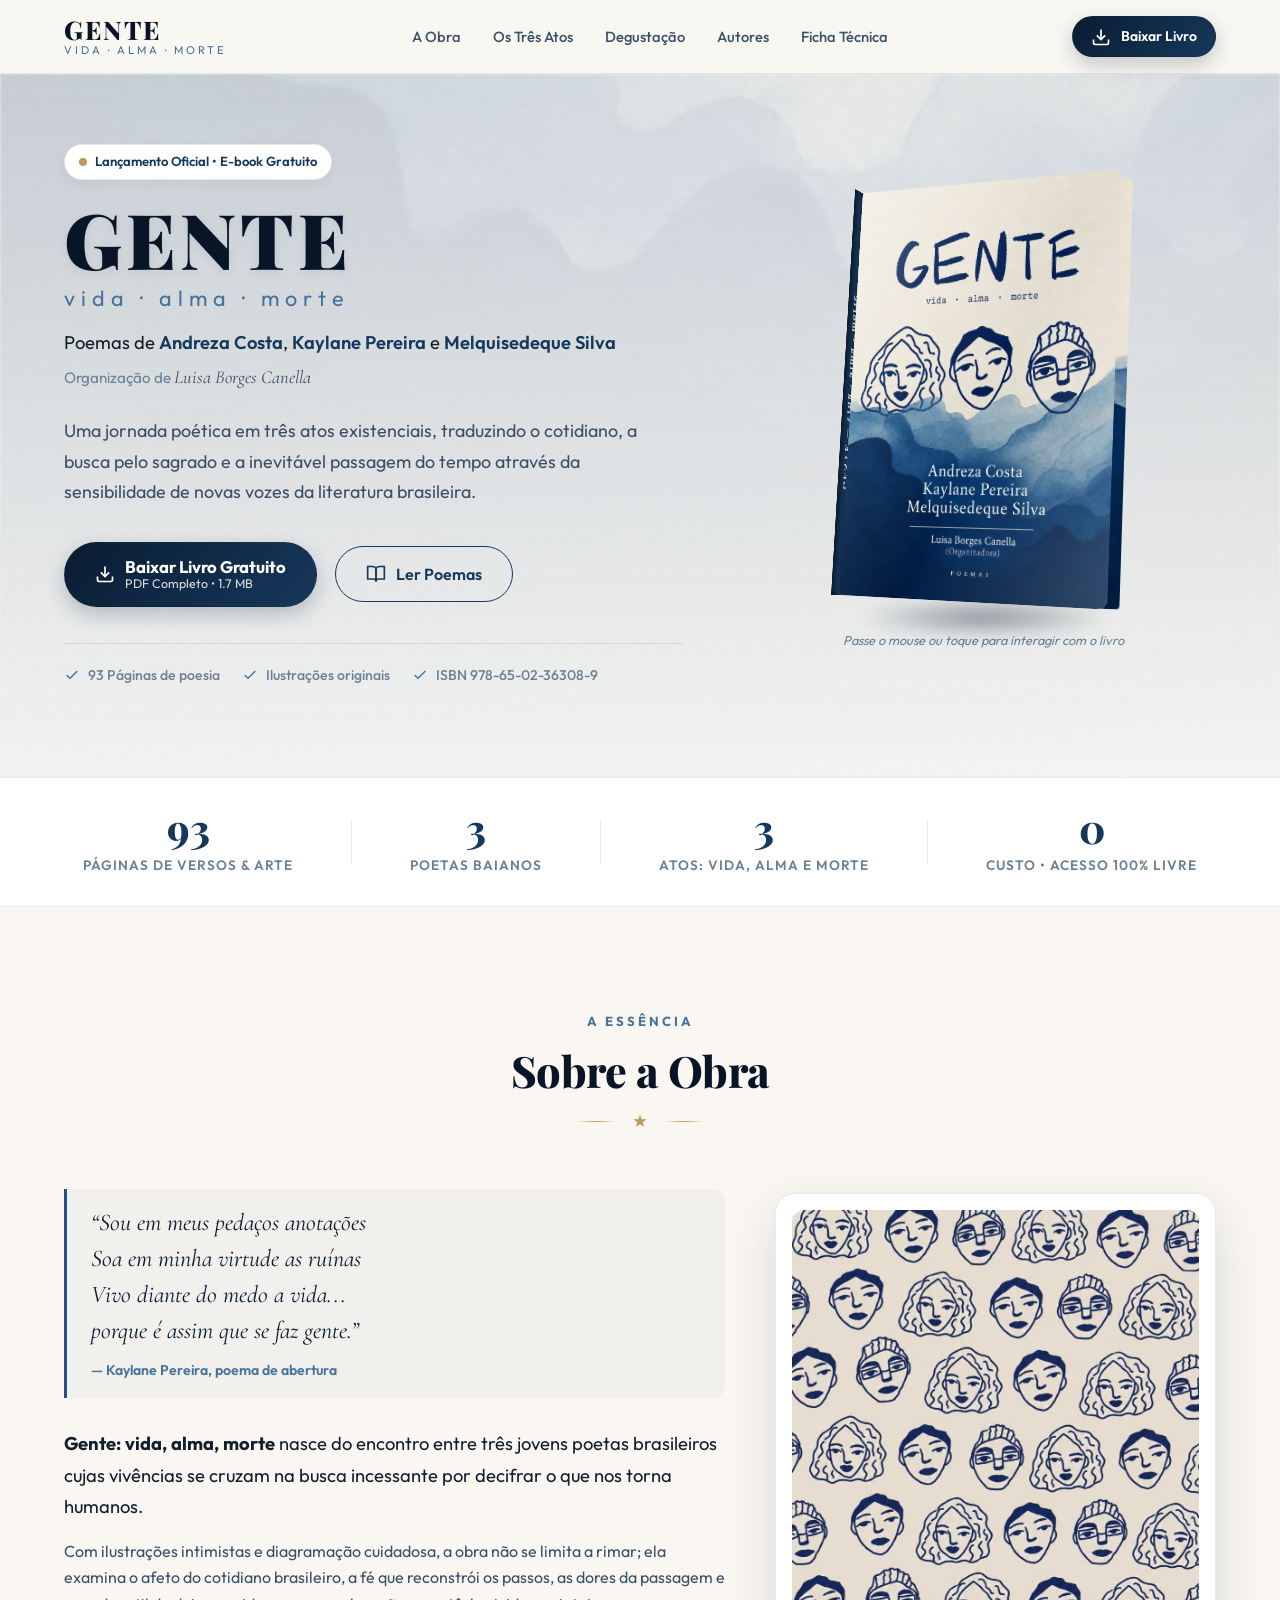
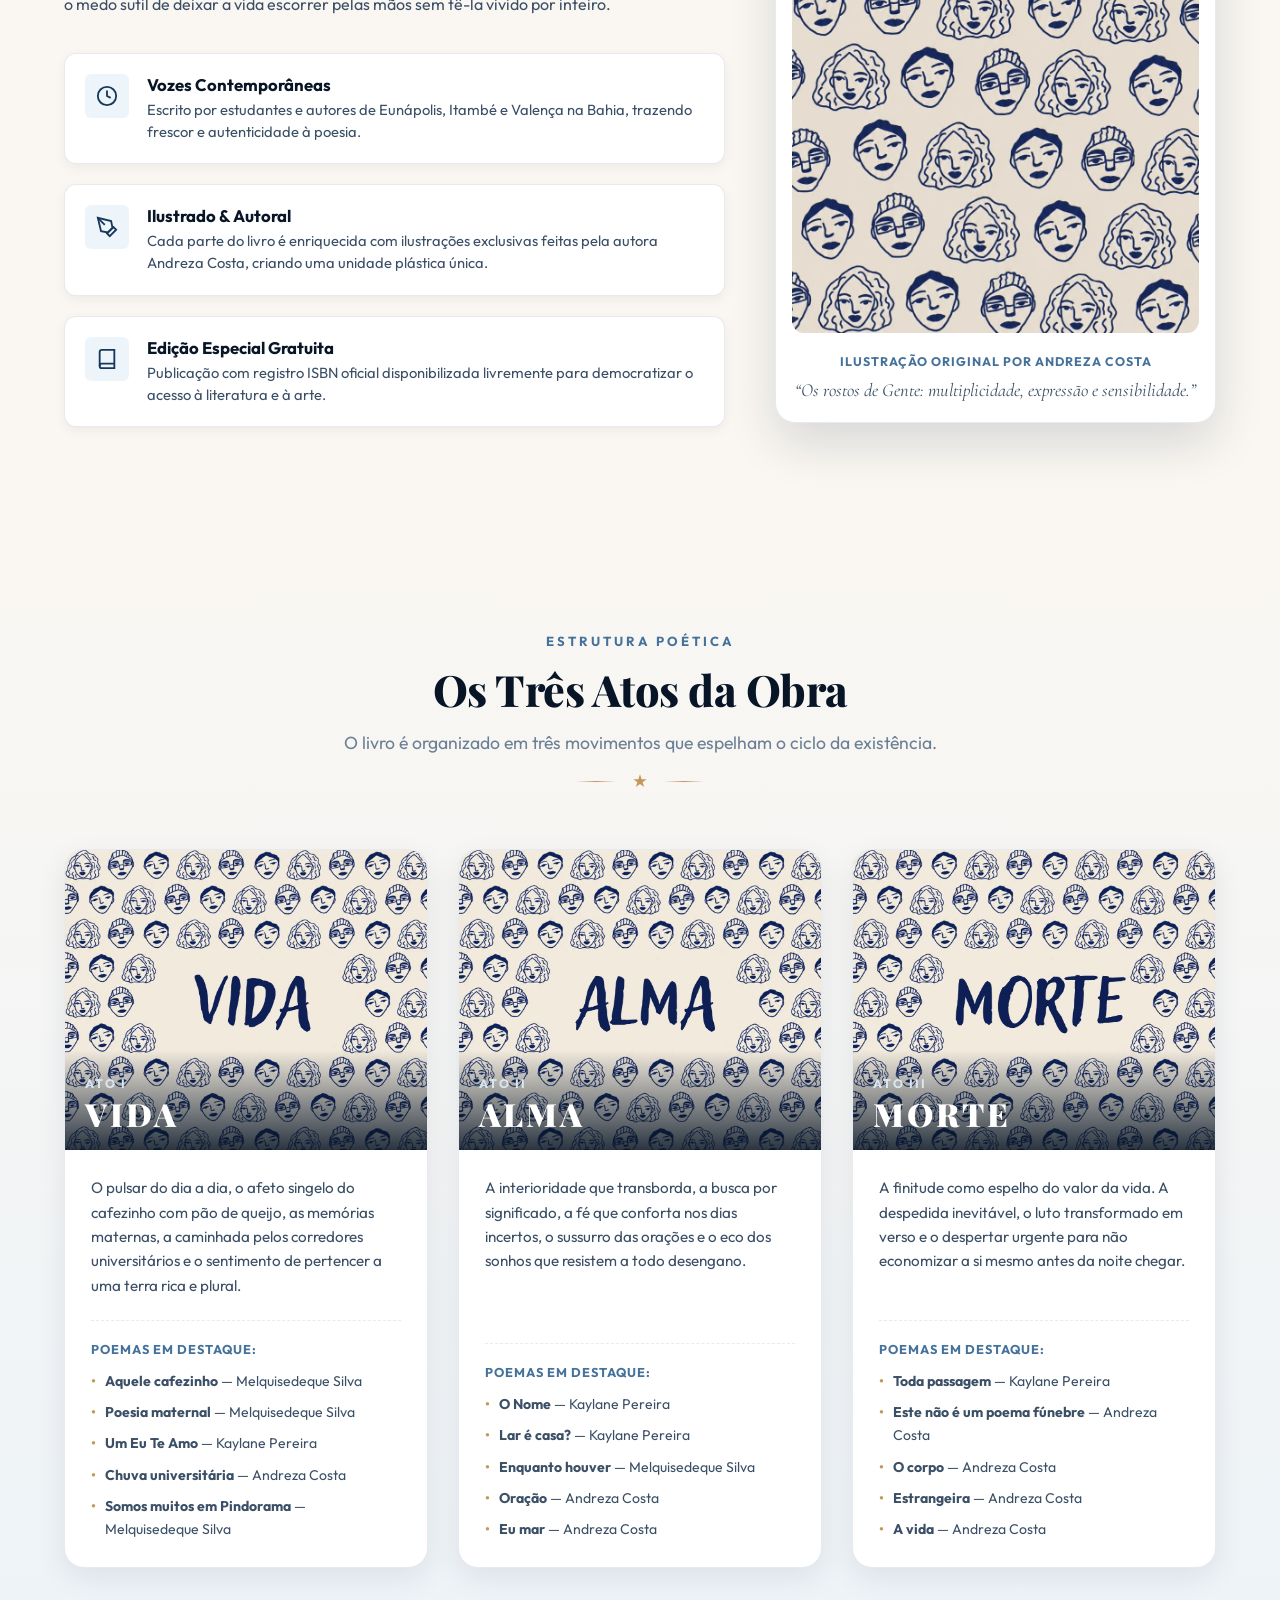
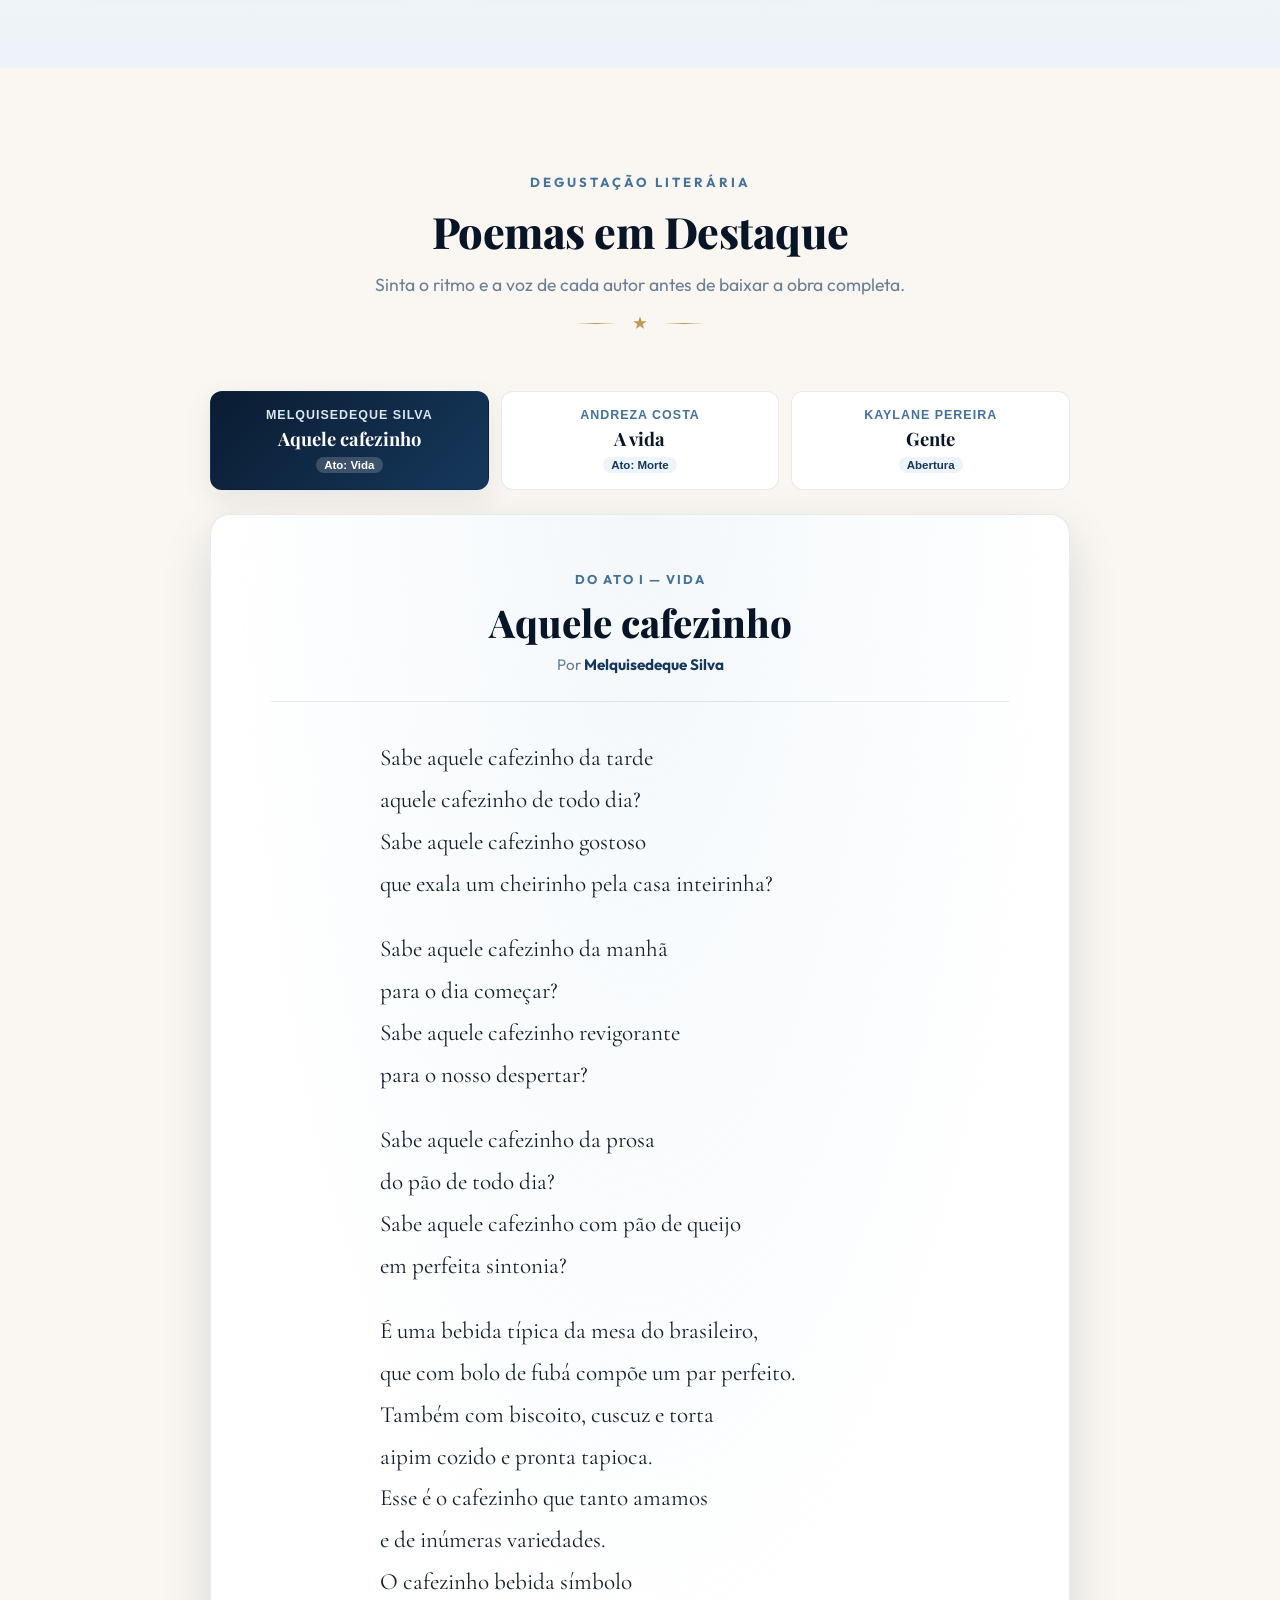
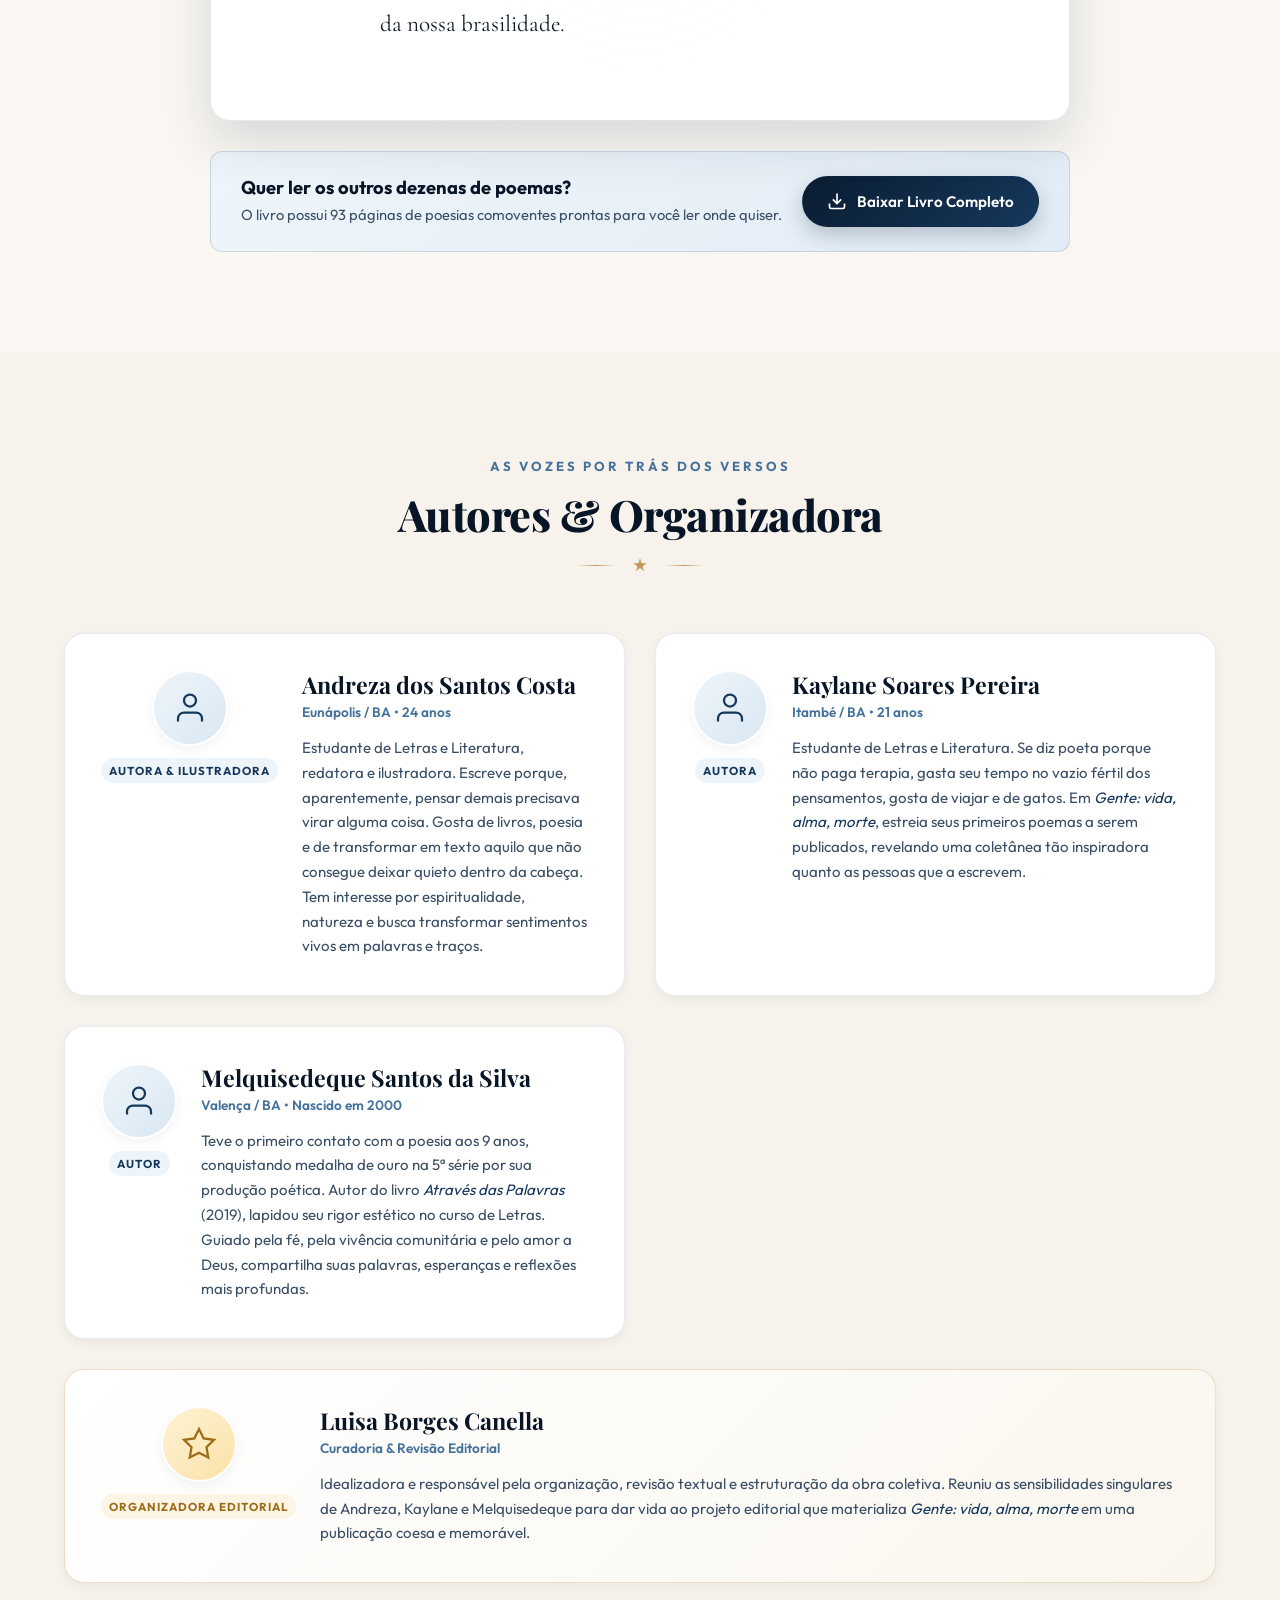
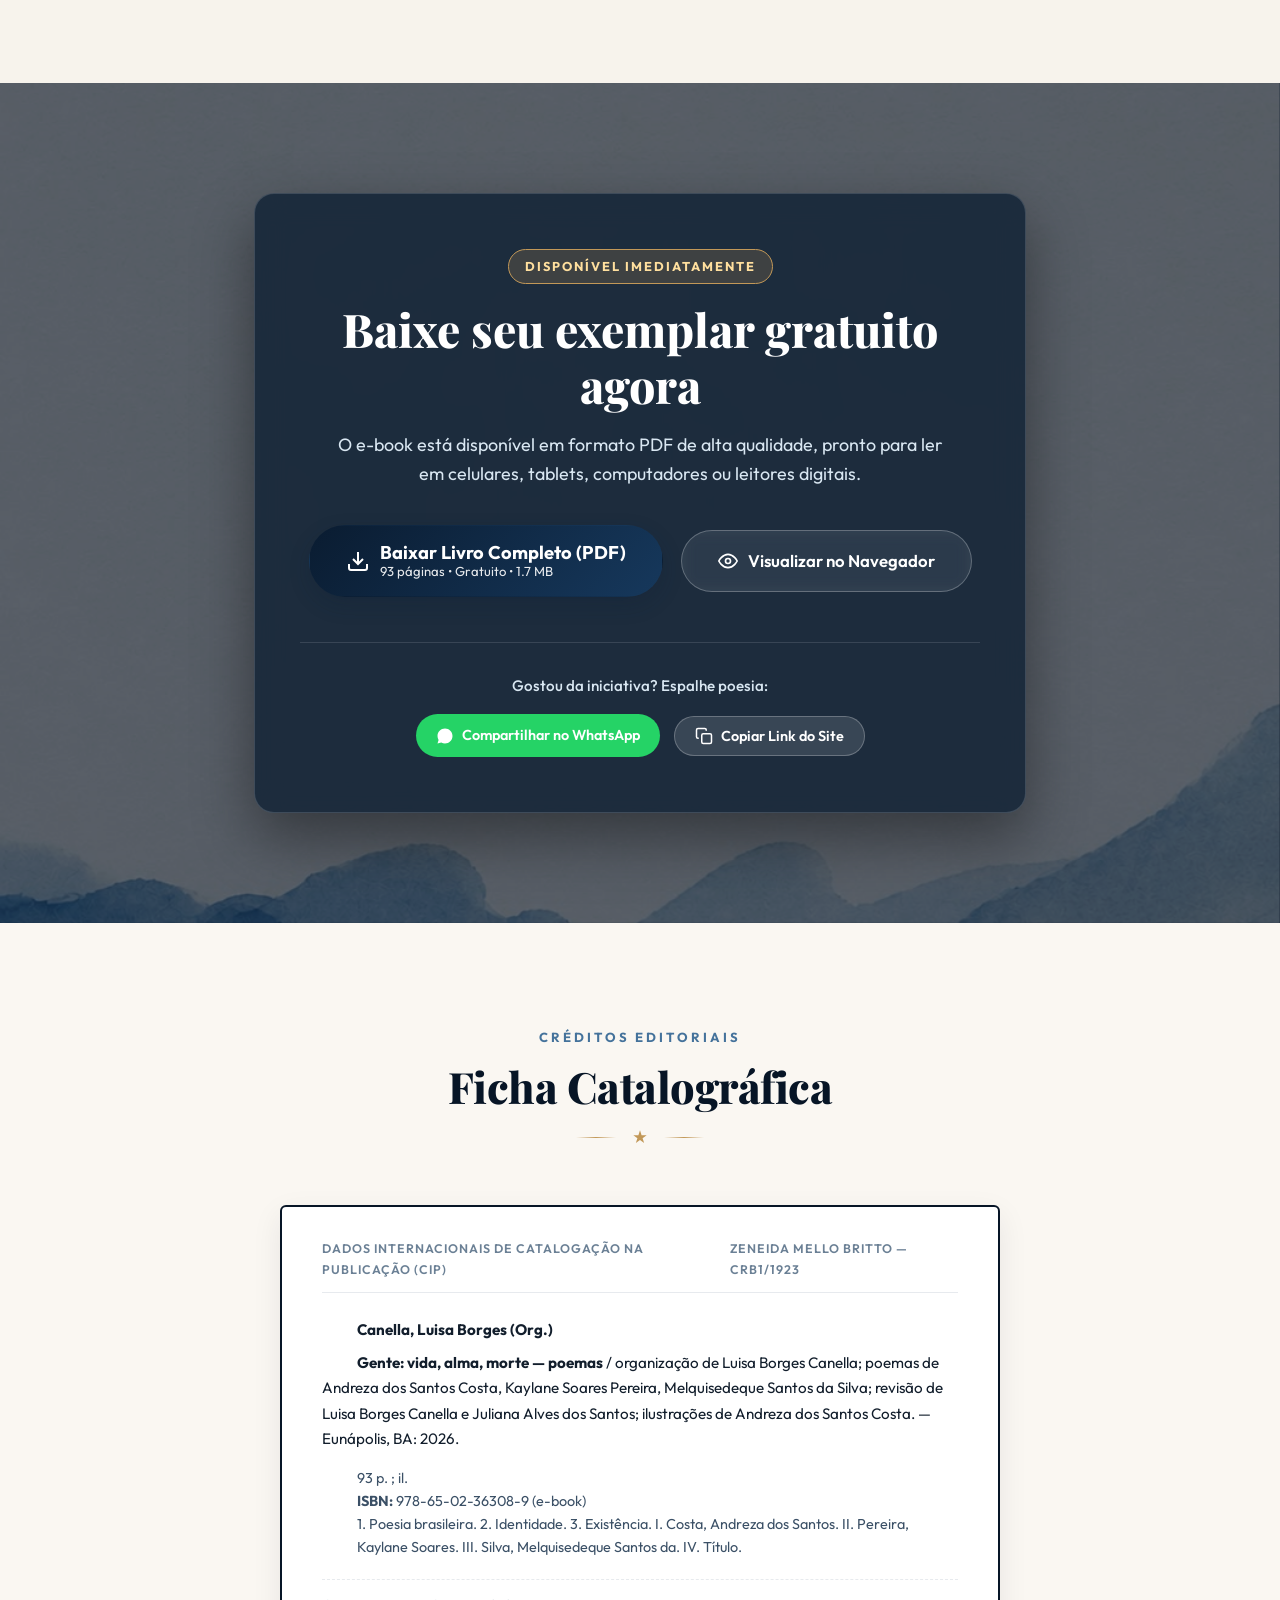
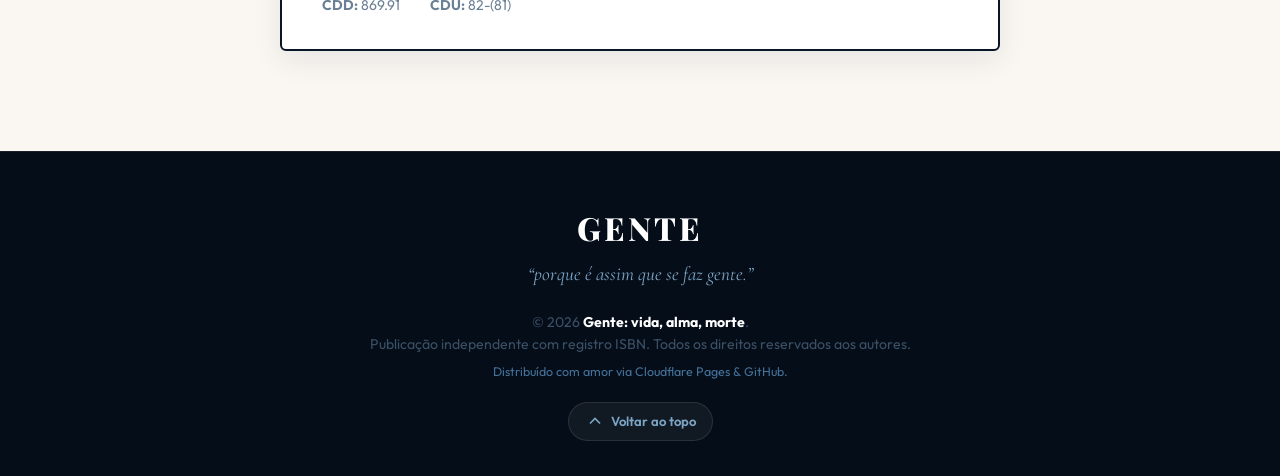
==== index.html @ 11aca236 "feat: lancamento do site do livro Gente: vida, alma, morte" ====
<!DOCTYPE html>
<html lang="pt-BR">
<head>
  <meta charset="UTF-8">
  <meta name="viewport" content="width=device-width, initial-scale=1.0">
  <title>GENTE: vida · alma · morte — Livro de Poemas (Download Gratuito)</title>
  
  <!-- SEO & Meta Tags -->
  <meta name="description" content="Baixe gratuitamente o livro de poemas 'Gente: vida, alma, morte', com obras de Andreza Costa, Kaylane Pereira e Melquisedeque Silva. Organização de Luisa Borges Canella.">
  <meta name="keywords" content="Gente, vida alma morte, poemas, poesia brasileira, livro gratuito, Andreza Costa, Kaylane Pereira, Melquisedeque Silva, Luisa Borges Canella, Eunápolis, literatura baiana">
  <meta name="author" content="Andreza Costa, Kaylane Pereira, Melquisedeque Silva, Luisa Borges Canella">
  <meta name="theme-color" content="#0a1b2d">

  <!-- Open Graph / Facebook / WhatsApp -->
  <meta property="og:type" content="book">
  <meta property="og:title" content="GENTE: vida · alma · morte — Livro de Poemas">
  <meta property="og:description" content="Uma coletânea poética dividida em três atos humanos. Baixe a edição digital gratuita em PDF.">
  <meta property="og:image" content="capa.jpeg">
  <meta property="og:locale" content="pt_BR">

  <!-- Twitter -->
  <meta name="twitter:card" content="summary_large_image">
  <meta name="twitter:title" content="GENTE: vida · alma · morte — Livro de Poemas">
  <meta name="twitter:description" content="Baixe gratuitamente a edição digital do livro de poemas 'Gente: vida, alma, morte'.">
  <meta name="twitter:image" content="capa.jpeg">

  <!-- Favicon -->
  <link rel="icon" type="image/jpeg" href="capa.jpeg">

  <!-- Google Fonts: Cormorant Garamond, Playfair Display & Plus Jakarta Sans -->
  <link rel="preconnect" href="https://fonts.googleapis.com">
  <link rel="preconnect" href="https://fonts.gstatic.com" crossorigin>
  <link href="https://fonts.googleapis.com/css2?family=Cormorant+Garamond:ital,wght@0,300;0,400;0,500;0,600;0,700;1,400;1,600&family=Outfit:wght@300;400;500;600;700&family=Playfair+Display:ital,wght@0,400;0,600;0,700;0,900;1,400&display=swap" rel="stylesheet">

  <link rel="stylesheet" href="style.css">
</head>
<body>

  <!-- Background Ambient Glow & Paper Texture -->
  <div class="ambient-paper-bg" aria-hidden="true"></div>

  <!-- Header / Navigation -->
  <header class="site-header" id="top">
    <div class="header-container">
      <a href="#top" class="header-logo" aria-label="Início">
        <span class="logo-text">GENTE</span>
        <span class="logo-sub">vida · alma · morte</span>
      </a>

      <nav class="main-nav" id="mainNav">
        <ul class="nav-links">
          <li><a href="#sobre">A Obra</a></li>
          <li><a href="#atos">Os Três Atos</a></li>
          <li><a href="#degustacao">Degustação</a></li>
          <li><a href="#autores">Autores</a></li>
          <li><a href="#ficha">Ficha Técnica</a></li>
        </ul>
      </nav>

      <div class="header-actions">
        <a href="#download" class="btn btn-primary btn-sm">
          <svg class="icon" viewBox="0 0 24 24" fill="none" stroke="currentColor" stroke-width="2"><path d="M21 15v4a2 2 0 0 1-2 2H5a2 2 0 0 1-2-2v-4"/><polyline points="7 10 12 15 17 10"/><line x1="12" y1="15" x2="12" y2="3"/></svg>
          <span>Baixar Livro</span>
        </a>
        <button class="mobile-menu-toggle" id="menuToggle" aria-label="Abrir menu de navegação">
          <span></span>
          <span></span>
          <span></span>
        </button>
      </div>
    </div>
  </header>

  <!-- Hero Section -->
  <section class="hero-section" id="hero">
    <div class="hero-watercolor-overlay" aria-hidden="true"></div>
    <div class="container hero-grid">
      
      <!-- Hero Content -->
      <div class="hero-content">
        <div class="hero-badge">
          <span class="badge-dot"></span>
          <span>Lançamento Oficial • E-book Gratuito</span>
        </div>

        <h1 class="hero-title">
          <span class="title-main">GENTE</span>
          <span class="title-sub">vida · alma · morte</span>
        </h1>

        <p class="hero-authors">
          Poemas de <strong>Andreza Costa</strong>, <strong>Kaylane Pereira</strong> e <strong>Melquisedeque Silva</strong>
        </p>
        <p class="hero-org">
          Organização de <em>Luisa Borges Canella</em>
        </p>

        <p class="hero-lead">
          Uma jornada poética em três atos existenciais, traduzindo o cotidiano, a busca pelo sagrado e a inevitável passagem do tempo através da sensibilidade de novas vozes da literatura brasileira.
        </p>

        <div class="hero-cta-group">
          <a href="Gente- vida, alma, morte poemas.pdf" download="Gente - vida, alma, morte - Poemas.pdf" class="btn btn-primary btn-lg download-trigger">
            <svg class="icon" viewBox="0 0 24 24" fill="none" stroke="currentColor" stroke-width="2"><path d="M21 15v4a2 2 0 0 1-2 2H5a2 2 0 0 1-2-2v-4"/><polyline points="7 10 12 15 17 10"/><line x1="12" y1="15" x2="12" y2="3"/></svg>
            <div class="btn-text-group">
              <span class="btn-title">Baixar Livro Gratuito</span>
              <span class="btn-subtitle">PDF Completo • 1.7 MB</span>
            </div>
          </a>

          <a href="#degustacao" class="btn btn-outline btn-lg">
            <svg class="icon" viewBox="0 0 24 24" fill="none" stroke="currentColor" stroke-width="2"><path d="M2 3h6a4 4 0 0 1 4 4v14a3 3 0 0 0-3-3H2z"/><path d="M22 3h-6a4 4 0 0 0-4 4v14a3 3 0 0 1 3-3h7z"/></svg>
            <span>Ler Poemas</span>
          </a>
        </div>

        <div class="hero-meta-items">
          <div class="meta-item">
            <svg class="icon-sm" viewBox="0 0 24 24" fill="none" stroke="currentColor" stroke-width="2"><polyline points="20 6 9 17 4 12"/></svg>
            <span>93 Páginas de poesia</span>
          </div>
          <div class="meta-item">
            <svg class="icon-sm" viewBox="0 0 24 24" fill="none" stroke="currentColor" stroke-width="2"><polyline points="20 6 9 17 4 12"/></svg>
            <span>Ilustrações originais</span>
          </div>
          <div class="meta-item">
            <svg class="icon-sm" viewBox="0 0 24 24" fill="none" stroke="currentColor" stroke-width="2"><polyline points="20 6 9 17 4 12"/></svg>
            <span>ISBN 978-65-02-36308-9</span>
          </div>
        </div>
      </div>

      <!-- Hero 3D Book Mockup -->
      <div class="hero-book-showcase">
        <div class="book-scene" id="bookScene">
          <div class="book-3d" id="book3D">
            <!-- Front Cover -->
            <div class="book-cover-front">
              <img src="capa.jpeg" alt="Capa do livro GENTE: vida · alma · morte" class="book-img" loading="eager">
              <div class="cover-sheen"></div>
            </div>
            <!-- Book Spine -->
            <div class="book-spine">
              <span class="spine-text">GENTE — vida · alma · morte</span>
            </div>
            <!-- Book Pages Side -->
            <div class="book-pages-side"></div>
            <!-- Book Back Cover -->
            <div class="book-cover-back">
              <img src="capa_tras.jpeg" alt="Capa traseira com aquarela azul" class="book-back-img">
            </div>
          </div>
          <!-- Realistic Shadow -->
          <div class="book-shadow"></div>
        </div>
        <p class="book-hint">Passe o mouse ou toque para interagir com o livro</p>
      </div>

    </div>
  </section>

  <!-- Quick Highlight Bar -->
  <section class="highlights-bar">
    <div class="container highlights-grid">
      <div class="highlight-box">
        <span class="highlight-number">93</span>
        <span class="highlight-label">Páginas de Versos & Arte</span>
      </div>
      <div class="highlight-separator"></div>
      <div class="highlight-box">
        <span class="highlight-number">3</span>
        <span class="highlight-label">Poetas Baianos</span>
      </div>
      <div class="highlight-separator"></div>
      <div class="highlight-box">
        <span class="highlight-number">3</span>
        <span class="highlight-label">Atos: Vida, Alma e Morte</span>
      </div>
      <div class="highlight-separator"></div>
      <div class="highlight-box">
        <span class="highlight-number">0</span>
        <span class="highlight-label">Custo • Acesso 100% Livre</span>
      </div>
    </div>
  </section>

  <!-- Sobre a Obra Section -->
  <section class="section about-section" id="sobre">
    <div class="container">
      
      <div class="section-header text-center">
        <span class="section-tag">A Essência</span>
        <h2 class="section-title">Sobre a Obra</h2>
        <div class="section-ornament">
          <span></span>
          <svg viewBox="0 0 24 24" width="16" height="16" fill="currentColor"><path d="M12 2l2.4 7.2h7.6l-6.1 4.5 2.3 7.3-6.2-4.6-6.2 4.6 2.3-7.3-6.1-4.5h7.6z"/></svg>
          <span></span>
        </div>
      </div>

      <div class="about-grid">
        <div class="about-text-col">
          <blockquote class="about-quote">
            <p>“Sou em meus pedaços anotações<br>
            Soa em minha virtude as ruínas<br>
            Vivo diante do medo a vida...<br>
            porque <em>é assim que se faz gente</em>.”</p>
            <cite>— Kaylane Pereira, poema de abertura</cite>
          </blockquote>

          <p class="about-lead">
            <strong>Gente: vida, alma, morte</strong> nasce do encontro entre três jovens poetas brasileiros cujas vivências se cruzam na busca incessante por decifrar o que nos torna humanos.
          </p>

          <p>
            Com ilustrações intimistas e diagramação cuidadosa, a obra não se limita a rimar; ela examina o afeto do cotidiano brasileiro, a fé que reconstrói os passos, as dores da passagem e o medo sutil de deixar a vida escorrer pelas mãos sem tê-la vivido por inteiro.
          </p>

          <div class="about-features">
            <div class="feature-card">
              <div class="feature-icon">
                <svg viewBox="0 0 24 24" fill="none" stroke="currentColor" stroke-width="2"><circle cx="12" cy="12" r="10"/><path d="M12 6v6l4 2"/></svg>
              </div>
              <div class="feature-content">
                <h4>Vozes Contemporâneas</h4>
                <p>Escrito por estudantes e autores de Eunápolis, Itambé e Valença na Bahia, trazendo frescor e autenticidade à poesia.</p>
              </div>
            </div>

            <div class="feature-card">
              <div class="feature-icon">
                <svg viewBox="0 0 24 24" fill="none" stroke="currentColor" stroke-width="2"><path d="M12 19l7-7 3 3-7 7-3-3z"/><path d="M18 13l-1.5-7.5L2 2l3.5 14.5L13 18l5-5z"/><path d="M2 2l7.586 7.586"/></svg>
              </div>
              <div class="feature-content">
                <h4>Ilustrado & Autoral</h4>
                <p>Cada parte do livro é enriquecida com ilustrações exclusivas feitas pela autora Andreza Costa, criando uma unidade plástica única.</p>
              </div>
            </div>

            <div class="feature-card">
              <div class="feature-icon">
                <svg viewBox="0 0 24 24" fill="none" stroke="currentColor" stroke-width="2"><path d="M4 19.5A2.5 2.5 0 0 1 6.5 17H20"/><path d="M6.5 2H20v20H6.5A2.5 2.5 0 0 1 4 19.5v-15A2.5 2.5 0 0 1 6.5 2z"/></svg>
              </div>
              <div class="feature-content">
                <h4>Edição Especial Gratuita</h4>
                <p>Publicação com registro ISBN oficial disponibilizada livremente para democratizar o acesso à literatura e à arte.</p>
              </div>
            </div>
          </div>
        </div>

        <div class="about-media-col">
          <div class="art-frame">
            <img src="arte.jpeg" alt="Ilustração da padronagem de rostos do livro" class="art-img" loading="lazy">
            <div class="art-caption">
              <span>Ilustração original por Andreza Costa</span>
              <p>“Os rostos de Gente: multiplicidade, expressão e sensibilidade.”</p>
            </div>
          </div>
        </div>
      </div>

    </div>
  </section>

  <!-- Os Três Atos Section -->
  <section class="section acts-section" id="atos">
    <div class="container">
      
      <div class="section-header text-center">
        <span class="section-tag">Estrutura Poética</span>
        <h2 class="section-title">Os Três Atos da Obra</h2>
        <p class="section-subtitle">O livro é organizado em três movimentos que espelham o ciclo da existência.</p>
        <div class="section-ornament">
          <span></span>
          <svg viewBox="0 0 24 24" width="16" height="16" fill="currentColor"><path d="M12 2l2.4 7.2h7.6l-6.1 4.5 2.3 7.3-6.2-4.6-6.2 4.6 2.3-7.3-6.1-4.5h7.6z"/></svg>
          <span></span>
        </div>
      </div>

      <div class="acts-grid">
        
        <!-- Act 1: Vida -->
        <article class="act-card">
          <div class="act-img-wrapper">
            <img src="vida.jpeg" alt="Ato Vida" class="act-img" loading="lazy">
            <div class="act-overlay">
              <span class="act-number">Ato I</span>
              <h3 class="act-name">VIDA</h3>
            </div>
          </div>
          <div class="act-body">
            <p class="act-desc">
              O pulsar do dia a dia, o afeto singelo do cafezinho com pão de queijo, as memórias maternas, a caminhada pelos corredores universitários e o sentimento de pertencer a uma terra rica e plural.
            </p>
            <div class="act-poems-preview">
              <span class="preview-title">Poemas em destaque:</span>
              <ul>
                <li><strong>Aquele cafezinho</strong> — Melquisedeque Silva</li>
                <li><strong>Poesia maternal</strong> — Melquisedeque Silva</li>
                <li><strong>Um Eu Te Amo</strong> — Kaylane Pereira</li>
                <li><strong>Chuva universitária</strong> — Andreza Costa</li>
                <li><strong>Somos muitos em Pindorama</strong> — Melquisedeque Silva</li>
              </ul>
            </div>
          </div>
        </article>

        <!-- Act 2: Alma -->
        <article class="act-card">
          <div class="act-img-wrapper">
            <img src="alma.jpeg" alt="Ato Alma" class="act-img" loading="lazy">
            <div class="act-overlay">
              <span class="act-number">Ato II</span>
              <h3 class="act-name">ALMA</h3>
            </div>
          </div>
          <div class="act-body">
            <p class="act-desc">
              A interioridade que transborda, a busca por significado, a fé que conforta nos dias incertos, o sussurro das orações e o eco dos sonhos que resistem a todo desengano.
            </p>
            <div class="act-poems-preview">
              <span class="preview-title">Poemas em destaque:</span>
              <ul>
                <li><strong>O Nome</strong> — Kaylane Pereira</li>
                <li><strong>Lar é casa?</strong> — Kaylane Pereira</li>
                <li><strong>Enquanto houver</strong> — Melquisedeque Silva</li>
                <li><strong>Oração</strong> — Andreza Costa</li>
                <li><strong>Eu mar</strong> — Andreza Costa</li>
              </ul>
            </div>
          </div>
        </article>

        <!-- Act 3: Morte -->
        <article class="act-card">
          <div class="act-img-wrapper">
            <img src="morte.jpeg" alt="Ato Morte" class="act-img" loading="lazy">
            <div class="act-overlay">
              <span class="act-number">Ato III</span>
              <h3 class="act-name">MORTE</h3>
            </div>
          </div>
          <div class="act-body">
            <p class="act-desc">
              A finitude como espelho do valor da vida. A despedida inevitável, o luto transformado em verso e o despertar urgente para não economizar a si mesmo antes da noite chegar.
            </p>
            <div class="act-poems-preview">
              <span class="preview-title">Poemas em destaque:</span>
              <ul>
                <li><strong>Toda passagem</strong> — Kaylane Pereira</li>
                <li><strong>Este não é um poema fúnebre</strong> — Andreza Costa</li>
                <li><strong>O corpo</strong> — Andreza Costa</li>
                <li><strong>Estrangeira</strong> — Andreza Costa</li>
                <li><strong>A vida</strong> — Andreza Costa</li>
              </ul>
            </div>
          </div>
        </article>

      </div>

    </div>
  </section>

  <!-- Degustação Poética (Interactive Poem Reader) -->
  <section class="section degustacao-section" id="degustacao">
    <div class="container">
      
      <div class="section-header text-center">
        <span class="section-tag">Degustação Literária</span>
        <h2 class="section-title">Poemas em Destaque</h2>
        <p class="section-subtitle">Sinta o ritmo e a voz de cada autor antes de baixar a obra completa.</p>
        <div class="section-ornament">
          <span></span>
          <svg viewBox="0 0 24 24" width="16" height="16" fill="currentColor"><path d="M12 2l2.4 7.2h7.6l-6.1 4.5 2.3 7.3-6.2-4.6-6.2 4.6 2.3-7.3-6.1-4.5h7.6z"/></svg>
          <span></span>
        </div>
      </div>

      <div class="poem-reader-container">
        
        <!-- Tab Controls -->
        <div class="poem-tabs" role="tablist" aria-label="Escolha um poema">
          <button class="poem-tab active" role="tab" aria-selected="true" aria-controls="poem1" id="tab1" data-target="poem1">
            <span class="tab-author">Melquisedeque Silva</span>
            <span class="tab-title">Aquele cafezinho</span>
            <span class="tab-badge">Ato: Vida</span>
          </button>
          
          <button class="poem-tab" role="tab" aria-selected="false" aria-controls="poem2" id="tab2" data-target="poem2">
            <span class="tab-author">Andreza Costa</span>
            <span class="tab-title">A vida</span>
            <span class="tab-badge">Ato: Morte</span>
          </button>

          <button class="poem-tab" role="tab" aria-selected="false" aria-controls="poem3" id="tab3" data-target="poem3">
            <span class="tab-author">Kaylane Pereira</span>
            <span class="tab-title">Gente</span>
            <span class="tab-badge">Abertura</span>
          </button>
        </div>

        <!-- Tab Panels -->
        <div class="poem-display-card">
          
          <!-- Poem 1 -->
          <div class="poem-panel active" id="poem1" role="tabpanel" aria-labelledby="tab1">
            <header class="poem-header">
              <span class="poem-tag">Do Ato I — VIDA</span>
              <h3 class="poem-title">Aquele cafezinho</h3>
              <p class="poem-byline">Por <strong>Melquisedeque Silva</strong></p>
            </header>
            
            <div class="poem-body">
              <p>Sabe aquele cafezinho da tarde<br>
              aquele cafezinho de todo dia?<br>
              Sabe aquele cafezinho gostoso<br>
              que exala um cheirinho pela casa inteirinha?</p>

              <p>Sabe aquele cafezinho da manhã<br>
              para o dia começar?<br>
              Sabe aquele cafezinho revigorante<br>
              para o nosso despertar?</p>

              <p>Sabe aquele cafezinho da prosa<br>
              do pão de todo dia?<br>
              Sabe aquele cafezinho com pão de queijo<br>
              em perfeita sintonia?</p>

              <p>É uma bebida típica da mesa do brasileiro,<br>
              que com bolo de fubá compõe um par perfeito.<br>
              Também com biscoito, cuscuz e torta<br>
              aipim cozido e pronta tapioca.<br>
              Esse é o cafezinho que tanto amamos<br>
              e de inúmeras variedades.<br>
              O cafezinho bebida símbolo<br>
              da nossa brasilidade.</p>
            </div>
          </div>

          <!-- Poem 2 -->
          <div class="poem-panel" id="poem2" role="tabpanel" aria-labelledby="tab2">
            <header class="poem-header">
              <span class="poem-tag">Do Ato III — MORTE</span>
              <h3 class="poem-title">A vida</h3>
              <p class="poem-byline">Por <strong>Andreza Costa</strong></p>
            </header>
            
            <div class="poem-body">
              <p>Tenho medo do último dia<br>
              não por ser último,<br>
              mas por chegar<br>
              sem ter sido primeiro.</p>

              <p>Tenho medo do relógio<br>
              quando ele aprende a contar<br>
              o que eu não vivi.</p>

              <p>Há horas que passam<br>
              como portas entreabertas<br>
              e eu, do lado de cá,<br>
              chamando de prudência<br>
              o medo de atravessá-las.</p>

              <p>O que me assusta<br>
              é perceber, tarde demais,<br>
              que passei a vida<br>
              do lado de fora.<br>
              Que confundi existência<br>
              com presença,<br>
              dias com tempo,<br>
              e tempo com vida.</p>

              <p>Que fui economizando a mim mesma<br>
              como quem guarda uma vela<br>
              para uma noite que nunca chega.</p>

              <p>E quando chegar a noite,<br>
              se chegar,<br>
              talvez eu descubra<br>
              que passei tanto tempo me guardando<br>
              que já não sei o que fazer de mim<br>
              quando finalmente houver luz.</p>
            </div>
          </div>

          <!-- Poem 3 -->
          <div class="poem-panel" id="poem3" role="tabpanel" aria-labelledby="tab3">
            <header class="poem-header">
              <span class="poem-tag">Poema de Abertura</span>
              <h3 class="poem-title">Gente</h3>
              <p class="poem-byline">Por <strong>Kaylane Pereira</strong></p>
            </header>
            
            <div class="poem-body">
              <p>Sou em meus pedaços anotações<br>
              Soa em minha virtude as ruínas<br>
              Vivo diante do medo a vida<br>
              E o circo é visto com todos nós</p>

              <p>Tochas humanas de desdém, emplumados,<br>
              bajulados, cheios de brilho<br>
              Doces azedos de mal querência<br>
              Tigres anoréxicos na frente do banquete<br>
              Vistos e vestidos de desordem alienal<br>
              Boca suja e voz de cachaça batida porque<br>
              <em>é assim que se faz gente.</em></p>
            </div>
          </div>

        </div>

        <!-- Banner inside Reader -->
        <div class="reader-cta-banner">
          <div class="reader-cta-text">
            <h4>Quer ler os outros dezenas de poemas?</h4>
            <p>O livro possui 93 páginas de poesias comoventes prontas para você ler onde quiser.</p>
          </div>
          <a href="Gente- vida, alma, morte poemas.pdf" download="Gente - vida, alma, morte - Poemas.pdf" class="btn btn-primary download-trigger">
            <svg class="icon" viewBox="0 0 24 24" fill="none" stroke="currentColor" stroke-width="2"><path d="M21 15v4a2 2 0 0 1-2 2H5a2 2 0 0 1-2-2v-4"/><polyline points="7 10 12 15 17 10"/><line x1="12" y1="15" x2="12" y2="3"/></svg>
            <span>Baixar Livro Completo</span>
          </a>
        </div>

      </div>

    </div>
  </section>

  <!-- Autores & Organizadora Section -->
  <section class="section authors-section" id="autores">
    <div class="container">
      
      <div class="section-header text-center">
        <span class="section-tag">As Vozes por Trás dos Versos</span>
        <h2 class="section-title">Autores & Organizadora</h2>
        <div class="section-ornament">
          <span></span>
          <svg viewBox="0 0 24 24" width="16" height="16" fill="currentColor"><path d="M12 2l2.4 7.2h7.6l-6.1 4.5 2.3 7.3-6.2-4.6-6.2 4.6 2.3-7.3-6.1-4.5h7.6z"/></svg>
          <span></span>
        </div>
      </div>

      <div class="authors-grid">
        
        <!-- Author 1: Andreza Costa -->
        <article class="author-card">
          <div class="author-avatar-wrapper">
            <div class="author-avatar-icon">
              <svg viewBox="0 0 24 24" fill="none" stroke="currentColor" stroke-width="1.5"><path d="M20 21v-2a4 4 0 0 0-4-4H8a4 4 0 0 0-4 4v2"/><circle cx="12" cy="7" r="4"/></svg>
            </div>
            <span class="author-role-badge">Autora & Ilustradora</span>
          </div>
          <div class="author-body">
            <h3 class="author-name">Andreza dos Santos Costa</h3>
            <p class="author-origin">Eunápolis / BA • 24 anos</p>
            <p class="author-bio">
              Estudante de Letras e Literatura, redatora e ilustradora. Escreve porque, aparentemente, pensar demais precisava virar alguma coisa. Gosta de livros, poesia e de transformar em texto aquilo que não consegue deixar quieto dentro da cabeça. Tem interesse por espiritualidade, natureza e busca transformar sentimentos vivos em palavras e traços.
            </p>
          </div>
        </article>

        <!-- Author 2: Kaylane Pereira -->
        <article class="author-card">
          <div class="author-avatar-wrapper">
            <div class="author-avatar-icon">
              <svg viewBox="0 0 24 24" fill="none" stroke="currentColor" stroke-width="1.5"><path d="M20 21v-2a4 4 0 0 0-4-4H8a4 4 0 0 0-4 4v2"/><circle cx="12" cy="7" r="4"/></svg>
            </div>
            <span class="author-role-badge">Autora</span>
          </div>
          <div class="author-body">
            <h3 class="author-name">Kaylane Soares Pereira</h3>
            <p class="author-origin">Itambé / BA • 21 anos</p>
            <p class="author-bio">
              Estudante de Letras e Literatura. Se diz poeta porque não paga terapia, gasta seu tempo no vazio fértil dos pensamentos, gosta de viajar e de gatos. Em <em>Gente: vida, alma, morte</em>, estreia seus primeiros poemas a serem publicados, revelando uma coletânea tão inspiradora quanto as pessoas que a escrevem.
            </p>
          </div>
        </article>

        <!-- Author 3: Melquisedeque Silva -->
        <article class="author-card">
          <div class="author-avatar-wrapper">
            <div class="author-avatar-icon">
              <svg viewBox="0 0 24 24" fill="none" stroke="currentColor" stroke-width="1.5"><path d="M20 21v-2a4 4 0 0 0-4-4H8a4 4 0 0 0-4 4v2"/><circle cx="12" cy="7" r="4"/></svg>
            </div>
            <span class="author-role-badge">Autor</span>
          </div>
          <div class="author-body">
            <h3 class="author-name">Melquisedeque Santos da Silva</h3>
            <p class="author-origin">Valença / BA • Nascido em 2000</p>
            <p class="author-bio">
              Teve o primeiro contato com a poesia aos 9 anos, conquistando medalha de ouro na 5ª série por sua produção poética. Autor do livro <em>Através das Palavras</em> (2019), lapidou seu rigor estético no curso de Letras. Guiado pela fé, pela vivência comunitária e pelo amor a Deus, compartilha suas palavras, esperanças e reflexões mais profundas.
            </p>
          </div>
        </article>

        <!-- Organizer: Luisa Canella -->
        <article class="author-card organizer-card">
          <div class="author-avatar-wrapper">
            <div class="author-avatar-icon special">
              <svg viewBox="0 0 24 24" fill="none" stroke="currentColor" stroke-width="1.5"><polygon points="12 2 15.09 8.26 22 9.27 17 14.14 18.18 21.02 12 17.77 5.82 21.02 7 14.14 2 9.27 8.91 8.26 12 2"/></svg>
            </div>
            <span class="author-role-badge badge-gold">Organizadora Editorial</span>
          </div>
          <div class="author-body">
            <h3 class="author-name">Luisa Borges Canella</h3>
            <p class="author-origin">Curadoria & Revisão Editorial</p>
            <p class="author-bio">
              Idealizadora e responsável pela organização, revisão textual e estruturação da obra coletiva. Reuniu as sensibilidades singulares de Andreza, Kaylane e Melquisedeque para dar vida ao projeto editorial que materializa <em>Gente: vida, alma, morte</em> em uma publicação coesa e memorável.
            </p>
          </div>
        </article>

      </div>

    </div>
  </section>

  <!-- Download Section (Call to Action) -->
  <section class="download-section" id="download">
    <div class="download-watercolor-bg" aria-hidden="true"></div>
    <div class="container download-container">
      
      <div class="download-box text-center">
        <span class="download-pill">Disponível Imediatamente</span>
        <h2 class="download-title">Baixe seu exemplar gratuito agora</h2>
        <p class="download-desc">
          O e-book está disponível em formato PDF de alta qualidade, pronto para ler em celulares, tablets, computadores ou leitores digitais.
        </p>

        <div class="download-actions">
          <a href="Gente- vida, alma, morte poemas.pdf" download="Gente - vida, alma, morte - Poemas.pdf" class="btn btn-primary btn-xl download-trigger">
            <svg class="icon-lg" viewBox="0 0 24 24" fill="none" stroke="currentColor" stroke-width="2"><path d="M21 15v4a2 2 0 0 1-2 2H5a2 2 0 0 1-2-2v-4"/><polyline points="7 10 12 15 17 10"/><line x1="12" y1="15" x2="12" y2="3"/></svg>
            <div class="btn-text-group">
              <span class="btn-title-xl">Baixar Livro Completo (PDF)</span>
              <span class="btn-subtitle-xl">93 páginas • Gratuito • 1.7 MB</span>
            </div>
          </a>

          <a href="Gente- vida, alma, morte poemas.pdf" target="_blank" rel="noopener noreferrer" class="btn btn-secondary btn-xl">
            <svg class="icon" viewBox="0 0 24 24" fill="none" stroke="currentColor" stroke-width="2"><path d="M1 12s4-8 11-8 11 8 11 8-4 8-11 8-11-8-11-8z"/><circle cx="12" cy="12" r="3"/></svg>
            <span>Visualizar no Navegador</span>
          </a>
        </div>

        <!-- Share Widget -->
        <div class="share-box">
          <p class="share-title">Gostou da iniciativa? Espalhe poesia:</p>
          <div class="share-buttons">
            <a href="#" id="shareWhatsApp" class="share-btn share-wa" target="_blank" rel="noopener noreferrer">
              <svg viewBox="0 0 24 24" width="18" height="18" fill="currentColor"><path d="M17.472 14.382c-.301-.15-1.782-.879-2.057-.98-.276-.1-.476-.15-.677.15-.2.3-.777.98-.952 1.18-.176.2-.351.226-.652.076-.3-.15-1.267-.467-2.414-1.49-1.282-1.143-1.639-2.228-1.84-2.578-.2-.35-.021-.539.129-.688.136-.135.301-.35.452-.526.15-.175.2-.3.301-.5.1-.2.05-.375-.025-.526-.075-.15-.677-1.633-.927-2.235-.244-.587-.492-.507-.677-.516-.175-.009-.376-.01-.577-.01-.2 0-.526.075-.802.375-.276.3-1.053 1.03-1.053 2.51 0 1.481 1.078 2.91 1.229 3.111.15.2 2.12 3.238 5.136 4.542 3.016 1.304 3.016.869 3.568.819.551-.05 1.782-.728 2.032-1.43.251-.702.251-1.304.176-1.43-.076-.126-.276-.201-.577-.351zM12 2C6.477 2 2 6.477 2 12c0 1.892.525 3.662 1.436 5.176L2 22l4.981-1.397A9.957 9.957 0 0 0 12 22c5.523 0 10-4.477 10-10S17.523 2 12 2z"/></svg>
              <span>Compartilhar no WhatsApp</span>
            </a>

            <button id="copyLinkBtn" class="share-btn share-copy">
              <svg viewBox="0 0 24 24" width="18" height="18" fill="none" stroke="currentColor" stroke-width="2"><rect x="9" y="9" width="13" height="13" rx="2" ry="2"/><path d="M5 15H4a2 2 0 0 1-2-2V4a2 2 0 0 1 2-2h9a2 2 0 0 1 2 2v1"/></svg>
              <span id="copyLinkText">Copiar Link do Site</span>
            </button>
          </div>
          <div id="toastMessage" class="toast-message" role="status" aria-live="polite">Link copiado com sucesso!</div>
        </div>

      </div>

    </div>
  </section>

  <!-- Ficha Técnica Section -->
  <section class="section technical-section" id="ficha">
    <div class="container">
      
      <div class="section-header text-center">
        <span class="section-tag">Créditos Editoriais</span>
        <h2 class="section-title">Ficha Catalográfica</h2>
        <div class="section-ornament">
          <span></span>
          <svg viewBox="0 0 24 24" width="16" height="16" fill="currentColor"><path d="M12 2l2.4 7.2h7.6l-6.1 4.5 2.3 7.3-6.2-4.6-6.2 4.6 2.3-7.3-6.1-4.5h7.6z"/></svg>
          <span></span>
        </div>
      </div>

      <div class="technical-card">
        <div class="catalog-card-header">
          <span class="catalog-code">Dados Internacionais de Catalogação na Publicação (CIP)</span>
          <span class="catalog-librarian">Zeneida Mello Britto — CRB1/1923</span>
        </div>

        <div class="catalog-card-body">
          <p class="catalog-indent">
            <strong>Canella, Luisa Borges (Org.)</strong>
          </p>
          <p class="catalog-text">
            <strong>Gente: vida, alma, morte — poemas</strong> / organização de Luisa Borges Canella; poemas de Andreza dos Santos Costa, Kaylane Soares Pereira, Melquisedeque Santos da Silva; revisão de Luisa Borges Canella e Juliana Alves dos Santos; ilustrações de Andreza dos Santos Costa. — Eunápolis, BA: 2026.
          </p>
          <p class="catalog-meta">
            93 p. ; il.<br>
            <strong>ISBN:</strong> 978-65-02-36308-9 (e-book)<br>
            1. Poesia brasileira. 2. Identidade. 3. Existência. I. Costa, Andreza dos Santos. II. Pereira, Kaylane Soares. III. Silva, Melquisedeque Santos da. IV. Título.
          </p>
          <div class="catalog-classification">
            <span><strong>CDD:</strong> 869.91</span>
            <span><strong>CDU:</strong> 82-(81)</span>
          </div>
        </div>
      </div>

    </div>
  </section>

  <!-- Footer -->
  <footer class="site-footer">
    <div class="container footer-content">
      <div class="footer-brand">
        <span class="footer-logo">GENTE</span>
        <span class="footer-quote">“porque é assim que se faz gente.”</span>
      </div>

      <div class="footer-credits">
        <p>© 2026 <strong>Gente: vida, alma, morte</strong>.</p>
        <p>Publicação independente com registro ISBN. Todos os direitos reservados aos autores.</p>
        <p class="footer-tech">Distribuído com amor via Cloudflare Pages & GitHub.</p>
      </div>

      <div class="footer-top-link">
        <a href="#top" class="back-to-top" aria-label="Voltar ao topo da página">
          <svg viewBox="0 0 24 24" width="20" height="20" fill="none" stroke="currentColor" stroke-width="2"><polyline points="18 15 12 9 6 15"/></svg>
          <span>Voltar ao topo</span>
        </a>
      </div>
    </div>
  </footer>

  <script src="script.js"></script>
</body>
</html>
---- style.css ----
/* ==========================================================================
   GENTE: vida · alma · morte — Estilos Oficiais
   Paleta inspirada na aquarela da capa traseira e estética literária
   ========================================================================== */

:root {
  /* Cores Principais (Aquarela Azul da Capa Traseira) */
  --color-navy-dark: #071526;
  --color-navy-deep: #0a1c31;
  --color-indigo: #16385c;
  --color-ocean: #245380;
  --color-slate-blue: #44729b;
  --color-mist-blue: #7ca5c5;
  --color-ice-blue: #d9e7f2;
  --color-wash-blue: #eef5fa;

  /* Fundo Papel / Linho Aquecido */
  --bg-body: #FAF7F2;
  --bg-surface: #FFFFFF;
  --bg-parchment: #F4EFE6;
  --bg-parchment-soft: #F9F5EE;

  /* Tipografia & Tinta */
  --text-primary: #121e2c;
  --text-secondary: #3b5066;
  --text-muted: #6b8095;
  --text-light: #F4F7FB;

  /* Destaque Ouro / Areia Editorial */
  --accent-gold: #c29858;
  --accent-gold-hover: #aa8144;
  --accent-gold-soft: rgba(194, 152, 88, 0.12);

  /* Bordas e Sombras */
  --border-subtle: rgba(22, 56, 92, 0.1);
  --border-warm: #E4DCCF;
  --shadow-sm: 0 4px 12px rgba(10, 28, 49, 0.05);
  --shadow-md: 0 10px 30px rgba(10, 28, 49, 0.08);
  --shadow-lg: 0 20px 50px rgba(10, 28, 49, 0.14);
  --shadow-book: -12px 25px 45px rgba(10, 28, 49, 0.28), 0 5px 15px rgba(10, 28, 49, 0.15);

  /* Fontes */
  --font-serif-display: 'Playfair Display', Georgia, serif;
  --font-serif-body: 'Cormorant Garamond', Garamond, Georgia, serif;
  --font-sans: 'Outfit', -apple-system, BlinkMacSystemFont, 'Segoe UI', Roboto, sans-serif;

  /* Layout */
  --container-max: 1200px;
  --radius-sm: 6px;
  --radius-md: 12px;
  --radius-lg: 20px;
  --transition-smooth: all 0.35s cubic-bezier(0.16, 1, 0.3, 1);
}

/* Reset Básico */
*, *::before, *::after {
  box-sizing: border-box;
  margin: 0;
  padding: 0;
}

html {
  scroll-behavior: smooth;
  font-size: 16px;
  -webkit-text-size-adjust: 100%;
}

body {
  font-family: var(--font-sans);
  background-color: var(--bg-body);
  color: var(--text-primary);
  line-height: 1.65;
  overflow-x: hidden;
  position: relative;
  background-image: 
    radial-gradient(circle at 10% 20%, rgba(217, 231, 242, 0.4) 0%, transparent 40%),
    radial-gradient(circle at 90% 80%, rgba(244, 239, 230, 0.7) 0%, transparent 50%);
}

/* Textura suave de papel */
.ambient-paper-bg {
  position: fixed;
  top: 0;
  left: 0;
  width: 100vw;
  height: 100vh;
  pointer-events: none;
  z-index: -1;
  opacity: 0.025;
  background-image: url("data:image/svg+xml,%3Csvg viewBox='0 0 200 200' xmlns='http://www.w3.org/2000/svg'%3E%3Cfilter id='noiseFilter'%3E%3CfeTurbulence type='fractalNoise' baseFrequency='0.8' numOctaves='3' stitchTiles='stitch'/%3E%3C/filter%3E%3Crect width='100%25' height='100%25' filter='url(%23noiseFilter)'/%3E%3C/svg%3E");
}

/* Tipografia Base */
h1, h2, h3, h4 {
  color: var(--color-navy-dark);
  font-weight: 700;
  line-height: 1.25;
}

p {
  color: var(--text-secondary);
}

a {
  color: inherit;
  text-decoration: none;
  transition: var(--transition-smooth);
}

img {
  max-width: 100%;
  height: auto;
  display: block;
}

.container {
  width: 100%;
  max-width: var(--container-max);
  margin: 0 auto;
  padding: 0 24px;
}

/* ==========================================================================
   Botões e Ícones
   ========================================================================== */
.btn {
  display: inline-flex;
  align-items: center;
  justify-content: center;
  gap: 10px;
  font-family: var(--font-sans);
  font-weight: 600;
  font-size: 0.95rem;
  padding: 12px 24px;
  border-radius: 9999px;
  border: 1px solid transparent;
  cursor: pointer;
  transition: var(--transition-smooth);
  text-align: center;
  text-decoration: none;
}

.btn-primary {
  background: linear-gradient(135deg, var(--color-navy-deep) 0%, var(--color-indigo) 100%);
  color: #ffffff;
  box-shadow: 0 8px 20px rgba(10, 28, 49, 0.22);
}

.btn-primary:hover {
  background: linear-gradient(135deg, var(--color-indigo) 0%, var(--color-ocean) 100%);
  transform: translateY(-2px);
  box-shadow: 0 12px 28px rgba(10, 28, 49, 0.3);
  color: #ffffff;
}

.btn-secondary {
  background-color: rgba(255, 255, 255, 0.12);
  color: #ffffff;
  border-color: rgba(255, 255, 255, 0.25);
  backdrop-filter: blur(8px);
}

.btn-secondary:hover {
  background-color: rgba(255, 255, 255, 0.22);
  border-color: #ffffff;
  transform: translateY(-2px);
  color: #ffffff;
}

.btn-outline {
  background-color: transparent;
  color: var(--color-indigo);
  border-color: var(--color-indigo);
}

.btn-outline:hover {
  background-color: var(--color-indigo);
  color: #ffffff;
  transform: translateY(-2px);
}

.btn-sm {
  padding: 8px 18px;
  font-size: 0.875rem;
}

.btn-lg {
  padding: 14px 30px;
  font-size: 1rem;
}

.btn-xl {
  padding: 16px 36px;
  font-size: 1.05rem;
}

.btn-text-group {
  display: flex;
  flex-direction: column;
  align-items: flex-start;
  text-align: left;
  line-height: 1.2;
}

.btn-title {
  font-size: 1.05rem;
  font-weight: 700;
}

.btn-subtitle {
  font-size: 0.78rem;
  opacity: 0.85;
  font-weight: 400;
}

.btn-title-xl {
  font-size: 1.15rem;
  font-weight: 700;
}

.btn-subtitle-xl {
  font-size: 0.82rem;
  opacity: 0.9;
  font-weight: 400;
}

.icon {
  width: 20px;
  height: 20px;
  flex-shrink: 0;
}

.icon-sm {
  width: 16px;
  height: 16px;
  flex-shrink: 0;
}

.icon-lg {
  width: 24px;
  height: 24px;
  flex-shrink: 0;
}

/* ==========================================================================
   Header / Navegação
   ========================================================================== */
.site-header {
  position: sticky;
  top: 0;
  z-index: 100;
  background-color: rgba(250, 247, 242, 0.88);
  backdrop-filter: blur(16px);
  -webkit-backdrop-filter: blur(16px);
  border-bottom: 1px solid var(--border-subtle);
  transition: var(--transition-smooth);
}

.header-container {
  max-width: var(--container-max);
  margin: 0 auto;
  padding: 16px 24px;
  display: flex;
  align-items: center;
  justify-content: space-between;
}

.header-logo {
  display: flex;
  flex-direction: column;
  line-height: 1;
}

.logo-text {
  font-family: var(--font-serif-display);
  font-size: 1.6rem;
  font-weight: 800;
  letter-spacing: 2px;
  color: var(--color-navy-dark);
}

.logo-sub {
  font-family: var(--font-sans);
  font-size: 0.7rem;
  letter-spacing: 3px;
  text-transform: uppercase;
  color: var(--color-slate-blue);
  margin-top: 2px;
}

.main-nav .nav-links {
  display: flex;
  list-style: none;
  gap: 32px;
}

.main-nav a {
  font-size: 0.92rem;
  font-weight: 500;
  color: var(--text-secondary);
  position: relative;
  padding: 4px 0;
}

.main-nav a::after {
  content: '';
  position: absolute;
  bottom: 0;
  left: 0;
  width: 0;
  height: 2px;
  background-color: var(--color-ocean);
  transition: width 0.3s ease;
}

.main-nav a:hover {
  color: var(--color-navy-dark);
}

.main-nav a:hover::after {
  width: 100%;
}

.header-actions {
  display: flex;
  align-items: center;
  gap: 16px;
}

.mobile-menu-toggle {
  display: none;
  flex-direction: column;
  justify-content: center;
  gap: 5px;
  background: none;
  border: none;
  cursor: pointer;
  padding: 8px;
  width: 36px;
  height: 36px;
}

.mobile-menu-toggle span {
  display: block;
  width: 100%;
  height: 2px;
  background-color: var(--color-navy-dark);
  border-radius: 2px;
  transition: var(--transition-smooth);
}

/* ==========================================================================
   Hero Section
   ========================================================================== */
.hero-section {
  position: relative;
  padding: 70px 0 90px;
  overflow: hidden;
}

/* Fundo aquarela inspirado na capa traseira */
.hero-watercolor-overlay {
  position: absolute;
  top: 0;
  left: 0;
  right: 0;
  bottom: 0;
  z-index: 0;
  opacity: 0.22;
  background-image: url('capa_tras.jpeg');
  background-size: cover;
  background-position: center bottom;
  filter: blur(1px);
  mask-image: linear-gradient(to bottom, rgba(0,0,0,0.85) 0%, rgba(0,0,0,0.1) 85%, transparent 100%);
  -webkit-mask-image: linear-gradient(to bottom, rgba(0,0,0,0.85) 0%, rgba(0,0,0,0.1) 85%, transparent 100%);
  pointer-events: none;
}

.hero-grid {
  position: relative;
  z-index: 1;
  display: grid;
  grid-template-columns: 1.15fr 0.85fr;
  gap: 60px;
  align-items: center;
}

.hero-content {
  max-width: 620px;
}

.hero-badge {
  display: inline-flex;
  align-items: center;
  gap: 8px;
  padding: 6px 14px;
  background-color: var(--bg-surface);
  border: 1px solid var(--border-subtle);
  border-radius: 9999px;
  font-size: 0.82rem;
  font-weight: 600;
  color: var(--color-indigo);
  margin-bottom: 20px;
  box-shadow: var(--shadow-sm);
}

.badge-dot {
  width: 8px;
  height: 8px;
  border-radius: 50%;
  background-color: var(--accent-gold);
  display: inline-block;
  animation: pulse-dot 2s infinite ease-in-out;
}

@keyframes pulse-dot {
  0%, 100% { transform: scale(1); opacity: 1; }
  50% { transform: scale(1.4); opacity: 0.6; }
}

.hero-title {
  margin-bottom: 16px;
}

.title-main {
  display: block;
  font-family: var(--font-serif-display);
  font-size: 4.8rem;
  font-weight: 900;
  letter-spacing: 4px;
  line-height: 1;
  color: var(--color-navy-dark);
  text-shadow: 0 2px 10px rgba(7, 21, 38, 0.08);
}

.title-sub {
  display: block;
  font-family: var(--font-sans);
  font-size: 1.35rem;
  font-weight: 400;
  letter-spacing: 6px;
  text-transform: lowercase;
  color: var(--color-slate-blue);
  margin-top: 8px;
}

.hero-authors {
  font-size: 1.15rem;
  color: var(--text-primary);
  margin-bottom: 4px;
}

.hero-authors strong {
  color: var(--color-indigo);
  font-weight: 600;
}

.hero-org {
  font-size: 0.95rem;
  color: var(--text-muted);
  margin-bottom: 24px;
}

.hero-org em {
  font-family: var(--font-serif-body);
  font-size: 1.15rem;
  color: var(--text-secondary);
}

.hero-lead {
  font-size: 1.12rem;
  color: var(--text-secondary);
  line-height: 1.7;
  margin-bottom: 34px;
}

.hero-cta-group {
  display: flex;
  flex-wrap: wrap;
  align-items: center;
  gap: 18px;
  margin-bottom: 36px;
}

.hero-meta-items {
  display: flex;
  flex-wrap: wrap;
  gap: 22px;
  border-top: 1px solid var(--border-subtle);
  padding-top: 20px;
}

.meta-item {
  display: flex;
  align-items: center;
  gap: 8px;
  font-size: 0.88rem;
  font-weight: 500;
  color: var(--text-muted);
}

.meta-item svg {
  color: var(--color-slate-blue);
}

/* ==========================================================================
   Mockup 3D do Livro
   ========================================================================== */
.hero-book-showcase {
  display: flex;
  flex-direction: column;
  align-items: center;
  justify-content: center;
}

.book-scene {
  position: relative;
  width: 290px;
  height: 420px;
  perspective: 1400px;
  perspective-origin: 50% 50%;
  cursor: pointer;
  transition: transform 0.4s ease;
}

.book-3d {
  width: 100%;
  height: 100%;
  position: relative;
  transform-style: preserve-3d;
  transform: rotateY(-26deg) rotateX(8deg) rotateZ(-1deg);
  transition: transform 0.6s cubic-bezier(0.2, 0.8, 0.2, 1);
  will-change: transform;
}

.book-scene:hover .book-3d {
  transform: rotateY(-12deg) rotateX(4deg) translateY(-8px) scale(1.02);
}

/* Capa Frontal */
.book-cover-front {
  position: absolute;
  width: 100%;
  height: 100%;
  top: 0;
  left: 0;
  border-radius: 4px 10px 10px 4px;
  overflow: hidden;
  background-color: #faf6ee;
  box-shadow: inset 4px 0 10px rgba(0, 0, 0, 0.15);
  transform: translateZ(16px);
  backface-visibility: hidden;
}

.book-img {
  width: 100%;
  height: 100%;
  object-fit: cover;
  display: block;
}

/* Brilho da Capa */
.cover-sheen {
  position: absolute;
  top: 0;
  left: 0;
  right: 0;
  bottom: 0;
  background: linear-gradient(
    115deg,
    rgba(255, 255, 255, 0.4) 0%,
    rgba(255, 255, 255, 0.1) 25%,
    rgba(0, 0, 0, 0.05) 55%,
    rgba(255, 255, 255, 0.2) 100%
  );
  pointer-events: none;
}

/* Lombada do Livro */
.book-spine {
  position: absolute;
  top: 0;
  left: 0;
  width: 32px;
  height: 100%;
  background: linear-gradient(90deg, #071728 0%, #153252 60%, #0c2035 100%);
  transform: rotateY(-90deg) translateZ(0px);
  transform-origin: left;
  border-radius: 3px 0 0 3px;
  display: flex;
  align-items: center;
  justify-content: center;
  box-shadow: inset 0 0 6px rgba(0, 0, 0, 0.6);
}

.spine-text {
  writing-mode: vertical-rl;
  text-orientation: mixed;
  transform: rotate(180deg);
  font-family: var(--font-serif-display);
  font-size: 0.72rem;
  letter-spacing: 2px;
  color: #f1ebd8;
  font-weight: 600;
  white-space: nowrap;
}

/* Miolo / Páginas Laterais */
.book-pages-side {
  position: absolute;
  top: 4px;
  right: 0;
  width: 30px;
  height: calc(100% - 8px);
  background: repeating-linear-gradient(
    to bottom,
    #fffdf9 0px,
    #fffdf9 2px,
    #eee7da 3px,
    #e3dacb 4px
  );
  transform: rotateY(90deg) translateZ(289px);
  transform-origin: right;
  box-shadow: inset 0 0 8px rgba(0, 0, 0, 0.2);
}

/* Capa Traseira */
.book-cover-back {
  position: absolute;
  width: 100%;
  height: 100%;
  top: 0;
  left: 0;
  background-color: #0c2035;
  border-radius: 4px 10px 10px 4px;
  transform: translateZ(-16px) rotateY(180deg);
  overflow: hidden;
}

.book-back-img {
  width: 100%;
  height: 100%;
  object-fit: cover;
}

/* Sombra Realista */
.book-shadow {
  position: absolute;
  bottom: -35px;
  left: 10%;
  width: 80%;
  height: 35px;
  background: radial-gradient(ellipse at center, rgba(8, 24, 43, 0.45) 0%, rgba(8, 24, 43, 0.1) 60%, transparent 80%);
  filter: blur(8px);
  transition: var(--transition-smooth);
}

.book-scene:hover .book-shadow {
  transform: scale(0.95);
  opacity: 0.6;
}

.book-hint {
  font-size: 0.8rem;
  color: var(--text-muted);
  margin-top: 30px;
  font-style: italic;
}

/* ==========================================================================
   Barra de Destaques Rápidos
   ========================================================================== */
.highlights-bar {
  background-color: var(--bg-surface);
  border-top: 1px solid var(--border-subtle);
  border-bottom: 1px solid var(--border-subtle);
  padding: 30px 0;
}

.highlights-grid {
  display: flex;
  align-items: center;
  justify-content: space-around;
  flex-wrap: wrap;
  gap: 20px;
}

.highlight-box {
  display: flex;
  flex-direction: column;
  align-items: center;
  text-align: center;
}

.highlight-number {
  font-family: var(--font-serif-display);
  font-size: 2.5rem;
  font-weight: 800;
  color: var(--color-indigo);
  line-height: 1;
}

.highlight-label {
  font-size: 0.85rem;
  font-weight: 600;
  color: var(--text-muted);
  text-transform: uppercase;
  letter-spacing: 1px;
  margin-top: 6px;
}

.highlight-separator {
  width: 1px;
  height: 44px;
  background-color: var(--border-subtle);
}

/* ==========================================================================
   Seções Gerais
   ========================================================================== */
.section {
  padding: 100px 0;
  position: relative;
}

.section-header {
  margin-bottom: 60px;
}

.text-center {
  text-align: center;
}

.section-tag {
  display: inline-block;
  font-family: var(--font-sans);
  font-size: 0.82rem;
  font-weight: 700;
  text-transform: uppercase;
  letter-spacing: 3px;
  color: var(--color-slate-blue);
  margin-bottom: 10px;
}

.section-title {
  font-family: var(--font-serif-display);
  font-size: 2.7rem;
  font-weight: 800;
  color: var(--color-navy-dark);
  letter-spacing: -0.5px;
}

.section-subtitle {
  font-size: 1.1rem;
  color: var(--text-muted);
  max-width: 600px;
  margin: 12px auto 0;
}

.section-ornament {
  display: flex;
  align-items: center;
  justify-content: center;
  gap: 16px;
  margin-top: 16px;
  color: var(--accent-gold);
}

.section-ornament span {
  width: 40px;
  height: 1px;
  background: linear-gradient(90deg, transparent, var(--accent-gold), transparent);
}

/* ==========================================================================
   Sobre a Obra Section
   ========================================================================== */
.about-section {
  background-color: var(--bg-body);
}

.about-grid {
  display: grid;
  grid-template-columns: 1.2fr 0.8fr;
  gap: 50px;
  align-items: center;
}

.about-quote {
  border-left: 3px solid var(--color-ocean);
  padding: 16px 0 16px 24px;
  margin-bottom: 30px;
  background-color: rgba(22, 56, 92, 0.03);
  border-radius: 0 var(--radius-md) var(--radius-md) 0;
}

.about-quote p {
  font-family: var(--font-serif-body);
  font-size: 1.5rem;
  font-style: italic;
  line-height: 1.5;
  color: var(--color-navy-deep);
}

.about-quote cite {
  display: block;
  font-family: var(--font-sans);
  font-size: 0.88rem;
  font-style: normal;
  font-weight: 600;
  color: var(--color-slate-blue);
  margin-top: 10px;
}

.about-lead {
  font-size: 1.15rem;
  line-height: 1.7;
  color: var(--text-primary);
  margin-bottom: 16px;
}

.about-features {
  display: grid;
  gap: 20px;
  margin-top: 36px;
}

.feature-card {
  display: flex;
  gap: 18px;
  background-color: var(--bg-surface);
  padding: 20px;
  border-radius: var(--radius-md);
  border: 1px solid var(--border-subtle);
  box-shadow: var(--shadow-sm);
  transition: var(--transition-smooth);
}

.feature-card:hover {
  transform: translateY(-2px);
  box-shadow: var(--shadow-md);
  border-color: rgba(22, 56, 92, 0.2);
}

.feature-icon {
  width: 44px;
  height: 44px;
  border-radius: var(--radius-sm);
  background-color: var(--color-wash-blue);
  color: var(--color-indigo);
  display: flex;
  align-items: center;
  justify-content: center;
  flex-shrink: 0;
}

.feature-icon svg {
  width: 22px;
  height: 22px;
}

.feature-content h4 {
  font-size: 1.05rem;
  font-weight: 700;
  margin-bottom: 4px;
}

.feature-content p {
  font-size: 0.92rem;
  line-height: 1.5;
  color: var(--text-secondary);
}

.art-frame {
  position: relative;
  background-color: var(--bg-surface);
  padding: 16px;
  border-radius: var(--radius-lg);
  box-shadow: var(--shadow-lg);
  border: 1px solid var(--border-subtle);
  overflow: hidden;
}

.art-img {
  width: 100%;
  border-radius: var(--radius-md);
  transition: transform 0.6s ease;
}

.art-frame:hover .art-img {
  transform: scale(1.02);
}

.art-caption {
  margin-top: 14px;
  text-align: center;
}

.art-caption span {
  font-size: 0.78rem;
  font-weight: 700;
  text-transform: uppercase;
  letter-spacing: 1px;
  color: var(--color-slate-blue);
}

.art-caption p {
  font-family: var(--font-serif-body);
  font-size: 1.15rem;
  font-style: italic;
  color: var(--text-secondary);
  margin-top: 2px;
}

/* ==========================================================================
   Os Três Atos Section
   ========================================================================== */
.acts-section {
  background: linear-gradient(180deg, var(--bg-body) 0%, #edf3f8 100%);
}

.acts-grid {
  display: grid;
  grid-template-columns: repeat(3, 1fr);
  gap: 30px;
}

.act-card {
  background-color: var(--bg-surface);
  border-radius: var(--radius-lg);
  overflow: hidden;
  box-shadow: var(--shadow-md);
  border: 1px solid var(--border-subtle);
  display: flex;
  flex-direction: column;
  transition: var(--transition-smooth);
}

.act-card:hover {
  transform: translateY(-8px);
  box-shadow: var(--shadow-lg);
  border-color: var(--color-slate-blue);
}

.act-img-wrapper {
  position: relative;
  height: 300px;
  overflow: hidden;
  background-color: #f7f1e6;
}

.act-img {
  width: 100%;
  height: 100%;
  object-fit: cover;
  transition: transform 0.6s ease;
}

.act-card:hover .act-img {
  transform: scale(1.05);
}

.act-overlay {
  position: absolute;
  bottom: 0;
  left: 0;
  right: 0;
  padding: 24px 20px 16px;
  background: linear-gradient(to top, rgba(7, 21, 38, 0.85) 0%, transparent 100%);
  display: flex;
  flex-direction: column;
}

.act-number {
  font-size: 0.78rem;
  font-weight: 700;
  letter-spacing: 2px;
  text-transform: uppercase;
  color: var(--color-ice-blue);
}

.act-name {
  font-family: var(--font-serif-display);
  font-size: 2rem;
  font-weight: 900;
  letter-spacing: 3px;
  color: #ffffff;
}

.act-body {
  padding: 26px;
  display: flex;
  flex-direction: column;
  flex-grow: 1;
}

.act-desc {
  font-size: 0.95rem;
  line-height: 1.6;
  margin-bottom: 22px;
}

.act-poems-preview {
  margin-top: auto;
  border-top: 1px dashed var(--border-subtle);
  padding-top: 18px;
}

.preview-title {
  display: block;
  font-size: 0.8rem;
  font-weight: 700;
  text-transform: uppercase;
  letter-spacing: 1px;
  color: var(--color-slate-blue);
  margin-bottom: 10px;
}

.act-poems-preview ul {
  list-style: none;
  display: flex;
  flex-direction: column;
  gap: 8px;
}

.act-poems-preview li {
  font-size: 0.88rem;
  color: var(--text-secondary);
  position: relative;
  padding-left: 14px;
}

.act-poems-preview li::before {
  content: '•';
  position: absolute;
  left: 0;
  color: var(--accent-gold);
  font-weight: bold;
}

/* ==========================================================================
   Degustação Poética (Interactive Reader)
   ========================================================================== */
.degustacao-section {
  background-color: var(--bg-body);
}

.poem-reader-container {
  max-width: 860px;
  margin: 0 auto;
}

.poem-tabs {
  display: grid;
  grid-template-columns: repeat(3, 1fr);
  gap: 12px;
  margin-bottom: 24px;
}

.poem-tab {
  background-color: var(--bg-surface);
  border: 1px solid var(--border-subtle);
  border-radius: var(--radius-md);
  padding: 16px 14px;
  cursor: pointer;
  display: flex;
  flex-direction: column;
  align-items: center;
  text-align: center;
  transition: var(--transition-smooth);
}

.poem-tab:hover {
  background-color: #ffffff;
  border-color: var(--color-slate-blue);
  transform: translateY(-2px);
}

.poem-tab.active {
  background: linear-gradient(135deg, var(--color-navy-deep) 0%, var(--color-indigo) 100%);
  border-color: transparent;
  box-shadow: var(--shadow-md);
}

.tab-author {
  font-size: 0.78rem;
  font-weight: 600;
  text-transform: uppercase;
  letter-spacing: 1px;
  color: var(--color-slate-blue);
}

.poem-tab.active .tab-author {
  color: var(--color-ice-blue);
}

.tab-title {
  font-family: var(--font-serif-display);
  font-size: 1.15rem;
  font-weight: 700;
  color: var(--color-navy-dark);
  margin: 4px 0 6px;
}

.poem-tab.active .tab-title {
  color: #ffffff;
}

.tab-badge {
  font-size: 0.72rem;
  font-weight: 600;
  padding: 2px 8px;
  border-radius: 9999px;
  background-color: var(--color-wash-blue);
  color: var(--color-indigo);
}

.poem-tab.active .tab-badge {
  background-color: rgba(255, 255, 255, 0.18);
  color: #ffffff;
}

/* Card de exibição do poema */
.poem-display-card {
  background-color: var(--bg-surface);
  border-radius: var(--radius-lg);
  padding: 50px 60px;
  box-shadow: var(--shadow-lg);
  border: 1px solid var(--border-subtle);
  position: relative;
  background-image: 
    radial-gradient(ellipse at 50% 0%, rgba(217, 231, 242, 0.3) 0%, transparent 70%);
}

.poem-panel {
  display: none;
  animation: fadeIn 0.4s ease forwards;
}

.poem-panel.active {
  display: block;
}

@keyframes fadeIn {
  from { opacity: 0; transform: translateY(8px); }
  to { opacity: 1; transform: translateY(0); }
}

.poem-header {
  text-align: center;
  margin-bottom: 36px;
  padding-bottom: 24px;
  border-bottom: 1px solid var(--border-subtle);
}

.poem-tag {
  display: inline-block;
  font-size: 0.8rem;
  font-weight: 700;
  letter-spacing: 2px;
  text-transform: uppercase;
  color: var(--color-slate-blue);
  margin-bottom: 8px;
}

.poem-title {
  font-family: var(--font-serif-display);
  font-size: 2.4rem;
  font-weight: 800;
  color: var(--color-navy-dark);
  margin-bottom: 6px;
}

.poem-byline {
  font-size: 0.95rem;
  color: var(--text-muted);
}

.poem-byline strong {
  color: var(--color-indigo);
}

.poem-body {
  font-family: var(--font-serif-body);
  font-size: 1.45rem;
  line-height: 1.8;
  color: var(--text-primary);
  max-width: 520px;
  margin: 0 auto;
  text-align: left;
}

.poem-body p {
  color: var(--text-primary);
  margin-bottom: 24px;
}

.poem-body em {
  font-style: italic;
  color: var(--color-navy-dark);
}

/* Banner de incentivo dentro do leitor */
.reader-cta-banner {
  margin-top: 30px;
  background: linear-gradient(135deg, var(--color-wash-blue) 0%, #e2ecf5 100%);
  border: 1px solid rgba(22, 56, 92, 0.15);
  border-radius: var(--radius-md);
  padding: 24px 30px;
  display: flex;
  align-items: center;
  justify-content: space-between;
  gap: 20px;
  flex-wrap: wrap;
}

.reader-cta-text h4 {
  font-size: 1.15rem;
  color: var(--color-navy-dark);
  margin-bottom: 4px;
}

.reader-cta-text p {
  font-size: 0.92rem;
  color: var(--text-secondary);
}

/* ==========================================================================
   Autores & Organizadora Section
   ========================================================================== */
.authors-section {
  background-color: #f7f3ec;
}

.authors-grid {
  display: grid;
  grid-template-columns: repeat(2, 1fr);
  gap: 30px;
}

.author-card {
  background-color: var(--bg-surface);
  border-radius: var(--radius-lg);
  padding: 36px;
  box-shadow: var(--shadow-sm);
  border: 1px solid var(--border-subtle);
  display: flex;
  gap: 24px;
  transition: var(--transition-smooth);
}

.author-card:hover {
  transform: translateY(-4px);
  box-shadow: var(--shadow-md);
  border-color: rgba(22, 56, 92, 0.2);
}

.author-avatar-wrapper {
  display: flex;
  flex-direction: column;
  align-items: center;
  gap: 12px;
  flex-shrink: 0;
}

.author-avatar-icon {
  width: 76px;
  height: 76px;
  border-radius: 50%;
  background: linear-gradient(135deg, var(--color-wash-blue) 0%, var(--color-ice-blue) 100%);
  color: var(--color-indigo);
  display: flex;
  align-items: center;
  justify-content: center;
  border: 2px solid #ffffff;
  box-shadow: var(--shadow-sm);
}

.author-avatar-icon svg {
  width: 36px;
  height: 36px;
}

.author-avatar-icon.special {
  background: linear-gradient(135deg, #fff3d6 0%, #fae1a6 100%);
  color: #9c6c18;
}

.author-role-badge {
  font-size: 0.72rem;
  font-weight: 700;
  text-transform: uppercase;
  letter-spacing: 1px;
  padding: 3px 8px;
  border-radius: 9999px;
  background-color: var(--color-wash-blue);
  color: var(--color-indigo);
  white-space: nowrap;
}

.badge-gold {
  background-color: #fcf4e4;
  color: #9c6c18;
}

.author-body {
  flex-grow: 1;
}

.author-name {
  font-family: var(--font-serif-display);
  font-size: 1.45rem;
  font-weight: 700;
  color: var(--color-navy-dark);
  margin-bottom: 2px;
}

.author-origin {
  font-size: 0.85rem;
  font-weight: 600;
  color: var(--color-slate-blue);
  margin-bottom: 12px;
}

.author-bio {
  font-size: 0.94rem;
  line-height: 1.65;
  color: var(--text-secondary);
}

.author-bio em {
  font-style: italic;
  color: var(--color-indigo);
}

.organizer-card {
  grid-column: span 2;
  background: linear-gradient(135deg, #ffffff 0%, #faf6ee 100%);
  border-color: rgba(194, 152, 88, 0.3);
}

/* ==========================================================================
   Download Section (Call to Action)
   ========================================================================== */
.download-section {
  position: relative;
  background-color: var(--color-navy-dark);
  color: #ffffff;
  padding: 110px 0;
  overflow: hidden;
}

.download-watercolor-bg {
  position: absolute;
  top: 0;
  left: 0;
  right: 0;
  bottom: 0;
  background-image: url('capa_tras.jpeg');
  background-size: cover;
  background-position: center top;
  opacity: 0.35;
  mix-blend-mode: screen;
  pointer-events: none;
}

.download-container {
  position: relative;
  z-index: 1;
  max-width: 820px;
}

.download-box {
  background: rgba(10, 28, 49, 0.75);
  backdrop-filter: blur(14px);
  -webkit-backdrop-filter: blur(14px);
  border: 1px solid rgba(255, 255, 255, 0.15);
  border-radius: var(--radius-lg);
  padding: 55px 45px;
  box-shadow: 0 25px 60px rgba(0, 0, 0, 0.4);
}

.download-pill {
  display: inline-block;
  padding: 6px 16px;
  border-radius: 9999px;
  background: rgba(194, 152, 88, 0.2);
  border: 1px solid var(--accent-gold);
  color: #ffdf9e;
  font-size: 0.8rem;
  font-weight: 700;
  text-transform: uppercase;
  letter-spacing: 2px;
  margin-bottom: 18px;
}

.download-title {
  font-family: var(--font-serif-display);
  font-size: 2.9rem;
  font-weight: 800;
  color: #ffffff;
  margin-bottom: 16px;
  line-height: 1.2;
}

.download-desc {
  font-size: 1.12rem;
  color: var(--color-ice-blue);
  line-height: 1.65;
  max-width: 620px;
  margin: 0 auto 36px;
}

.download-actions {
  display: flex;
  flex-wrap: wrap;
  align-items: center;
  justify-content: center;
  gap: 18px;
  margin-bottom: 45px;
}

/* Compartilhamento */
.share-box {
  border-top: 1px solid rgba(255, 255, 255, 0.12);
  padding-top: 30px;
}

.share-title {
  font-size: 0.95rem;
  font-weight: 500;
  color: var(--color-ice-blue);
  margin-bottom: 16px;
}

.share-buttons {
  display: flex;
  align-items: center;
  justify-content: center;
  gap: 14px;
  flex-wrap: wrap;
}

.share-btn {
  display: inline-flex;
  align-items: center;
  gap: 8px;
  font-family: var(--font-sans);
  font-size: 0.9rem;
  font-weight: 600;
  padding: 10px 20px;
  border-radius: 9999px;
  cursor: pointer;
  border: none;
  transition: var(--transition-smooth);
}

.share-wa {
  background-color: #25D366;
  color: #ffffff;
}

.share-wa:hover {
  background-color: #1eb956;
  transform: translateY(-2px);
  color: #ffffff;
}

.share-copy {
  background-color: rgba(255, 255, 255, 0.12);
  color: #ffffff;
  border: 1px solid rgba(255, 255, 255, 0.25);
}

.share-copy:hover {
  background-color: rgba(255, 255, 255, 0.22);
  transform: translateY(-2px);
}

.toast-message {
  display: none;
  margin-top: 14px;
  font-size: 0.88rem;
  font-weight: 600;
  color: #8be49b;
  animation: fadeIn 0.3s ease;
}

.toast-message.show {
  display: block;
}

/* ==========================================================================
   Ficha Catalográfica Section
   ========================================================================== */
.technical-section {
  background-color: var(--bg-body);
}

.technical-card {
  max-width: 720px;
  margin: 0 auto;
  background-color: var(--bg-surface);
  border: 2px solid var(--color-navy-dark);
  border-radius: var(--radius-sm);
  box-shadow: var(--shadow-md);
  padding: 32px 40px;
  position: relative;
}

.catalog-card-header {
  display: flex;
  justify-content: space-between;
  align-items: center;
  border-bottom: 1px solid var(--border-subtle);
  padding-bottom: 12px;
  margin-bottom: 24px;
  font-size: 0.78rem;
  font-weight: 600;
  text-transform: uppercase;
  letter-spacing: 1px;
  color: var(--text-muted);
}

.catalog-indent {
  text-indent: 35px;
  font-size: 0.95rem;
  color: var(--text-primary);
  margin-bottom: 8px;
}

.catalog-text {
  text-indent: 35px;
  font-size: 0.95rem;
  line-height: 1.65;
  color: var(--text-primary);
  margin-bottom: 16px;
}

.catalog-meta {
  font-size: 0.9rem;
  line-height: 1.6;
  color: var(--text-secondary);
  margin-bottom: 20px;
  padding-left: 35px;
}

.catalog-classification {
  display: flex;
  gap: 30px;
  padding-top: 14px;
  border-top: 1px dashed var(--border-subtle);
  font-size: 0.88rem;
  color: var(--text-muted);
}

/* ==========================================================================
   Footer
   ========================================================================== */
.site-footer {
  background-color: #050d18;
  color: var(--text-muted);
  padding: 50px 0 35px;
  border-top: 1px solid rgba(255, 255, 255, 0.08);
}

.footer-content {
  display: flex;
  flex-direction: column;
  align-items: center;
  text-align: center;
  gap: 20px;
}

.footer-brand {
  display: flex;
  flex-direction: column;
  align-items: center;
}

.footer-logo {
  font-family: var(--font-serif-display);
  font-size: 2rem;
  font-weight: 800;
  letter-spacing: 3px;
  color: #ffffff;
}

.footer-quote {
  font-family: var(--font-serif-body);
  font-size: 1.2rem;
  font-style: italic;
  color: var(--color-mist-blue);
  margin-top: 4px;
}

.footer-credits {
  font-size: 0.88rem;
  line-height: 1.6;
}

.footer-credits strong {
  color: #ffffff;
}

.footer-tech {
  font-size: 0.78rem;
  color: var(--color-slate-blue);
  margin-top: 6px;
}

.back-to-top {
  display: inline-flex;
  align-items: center;
  gap: 6px;
  font-size: 0.82rem;
  font-weight: 600;
  color: var(--color-mist-blue);
  padding: 8px 16px;
  border-radius: 9999px;
  background-color: rgba(255, 255, 255, 0.05);
  border: 1px solid rgba(255, 255, 255, 0.1);
  transition: var(--transition-smooth);
}

.back-to-top:hover {
  background-color: rgba(255, 255, 255, 0.12);
  color: #ffffff;
}

/* ==========================================================================
   Responsividade (Mobile & Tablet)
   ========================================================================== */
@media (max-width: 992px) {
  .hero-grid {
    grid-template-columns: 1fr;
    gap: 50px;
    text-align: center;
  }

  .hero-content {
    max-width: 100%;
    margin: 0 auto;
  }

  .hero-cta-group {
    justify-content: center;
  }

  .hero-meta-items {
    justify-content: center;
  }

  .about-grid {
    grid-template-columns: 1fr;
  }

  .acts-grid {
    grid-template-columns: 1fr;
    max-width: 480px;
    margin: 0 auto;
  }

  .authors-grid {
    grid-template-columns: 1fr;
  }

  .organizer-card {
    grid-column: span 1;
  }

  .title-main {
    font-size: 3.8rem;
  }
}

@media (max-width: 768px) {
  .main-nav {
    display: none;
    position: absolute;
    top: 100%;
    left: 0;
    right: 0;
    background-color: var(--bg-surface);
    padding: 24px;
    box-shadow: var(--shadow-lg);
    border-bottom: 1px solid var(--border-subtle);
  }

  .main-nav.active {
    display: block;
  }

  .main-nav .nav-links {
    flex-direction: column;
    gap: 16px;
    text-align: center;
  }

  .mobile-menu-toggle {
    display: flex;
  }

  .poem-tabs {
    grid-template-columns: 1fr;
  }

  .poem-display-card {
    padding: 30px 20px;
  }

  .poem-title {
    font-size: 2rem;
  }

  .poem-body {
    font-size: 1.25rem;
  }

  .download-box {
    padding: 35px 20px;
  }

  .download-title {
    font-size: 2.2rem;
  }

  .author-card {
    flex-direction: column;
    align-items: center;
    text-align: center;
    padding: 26px 20px;
  }

  .technical-card {
    padding: 24px 18px;
  }
}
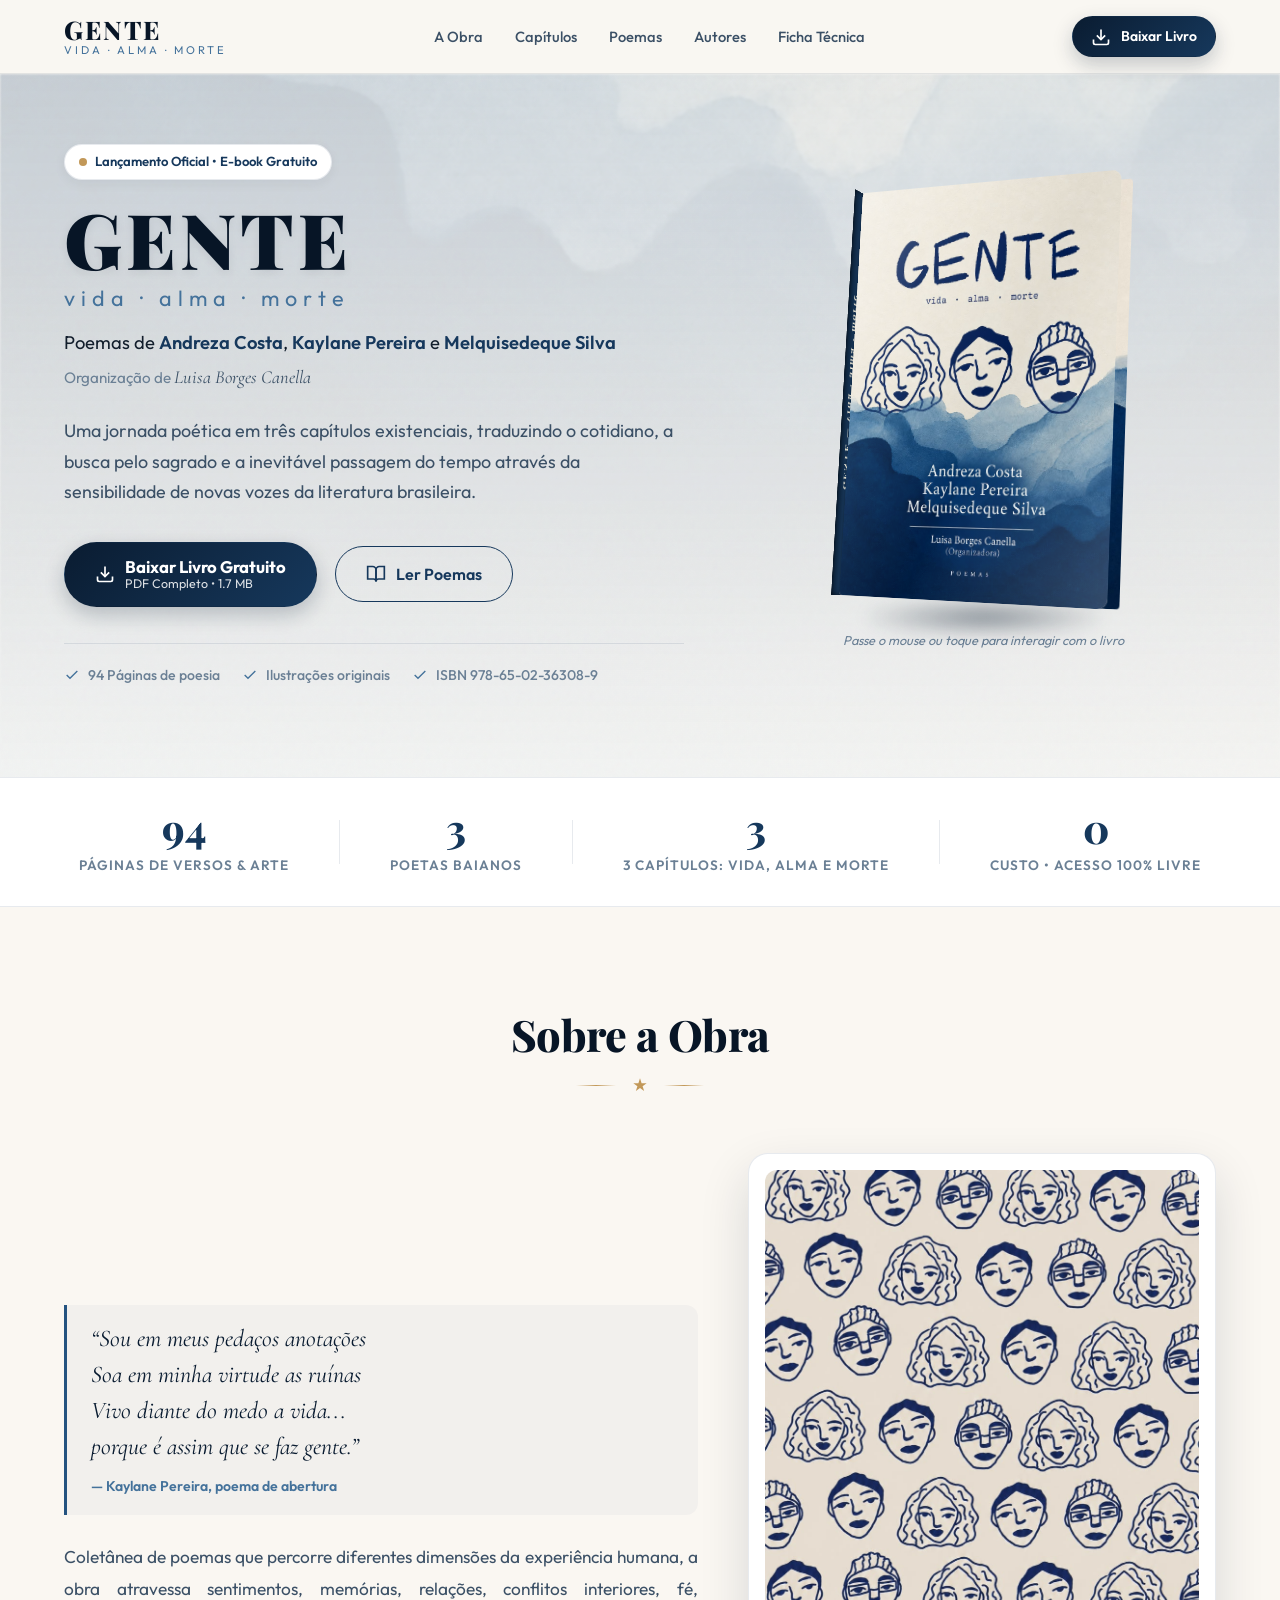
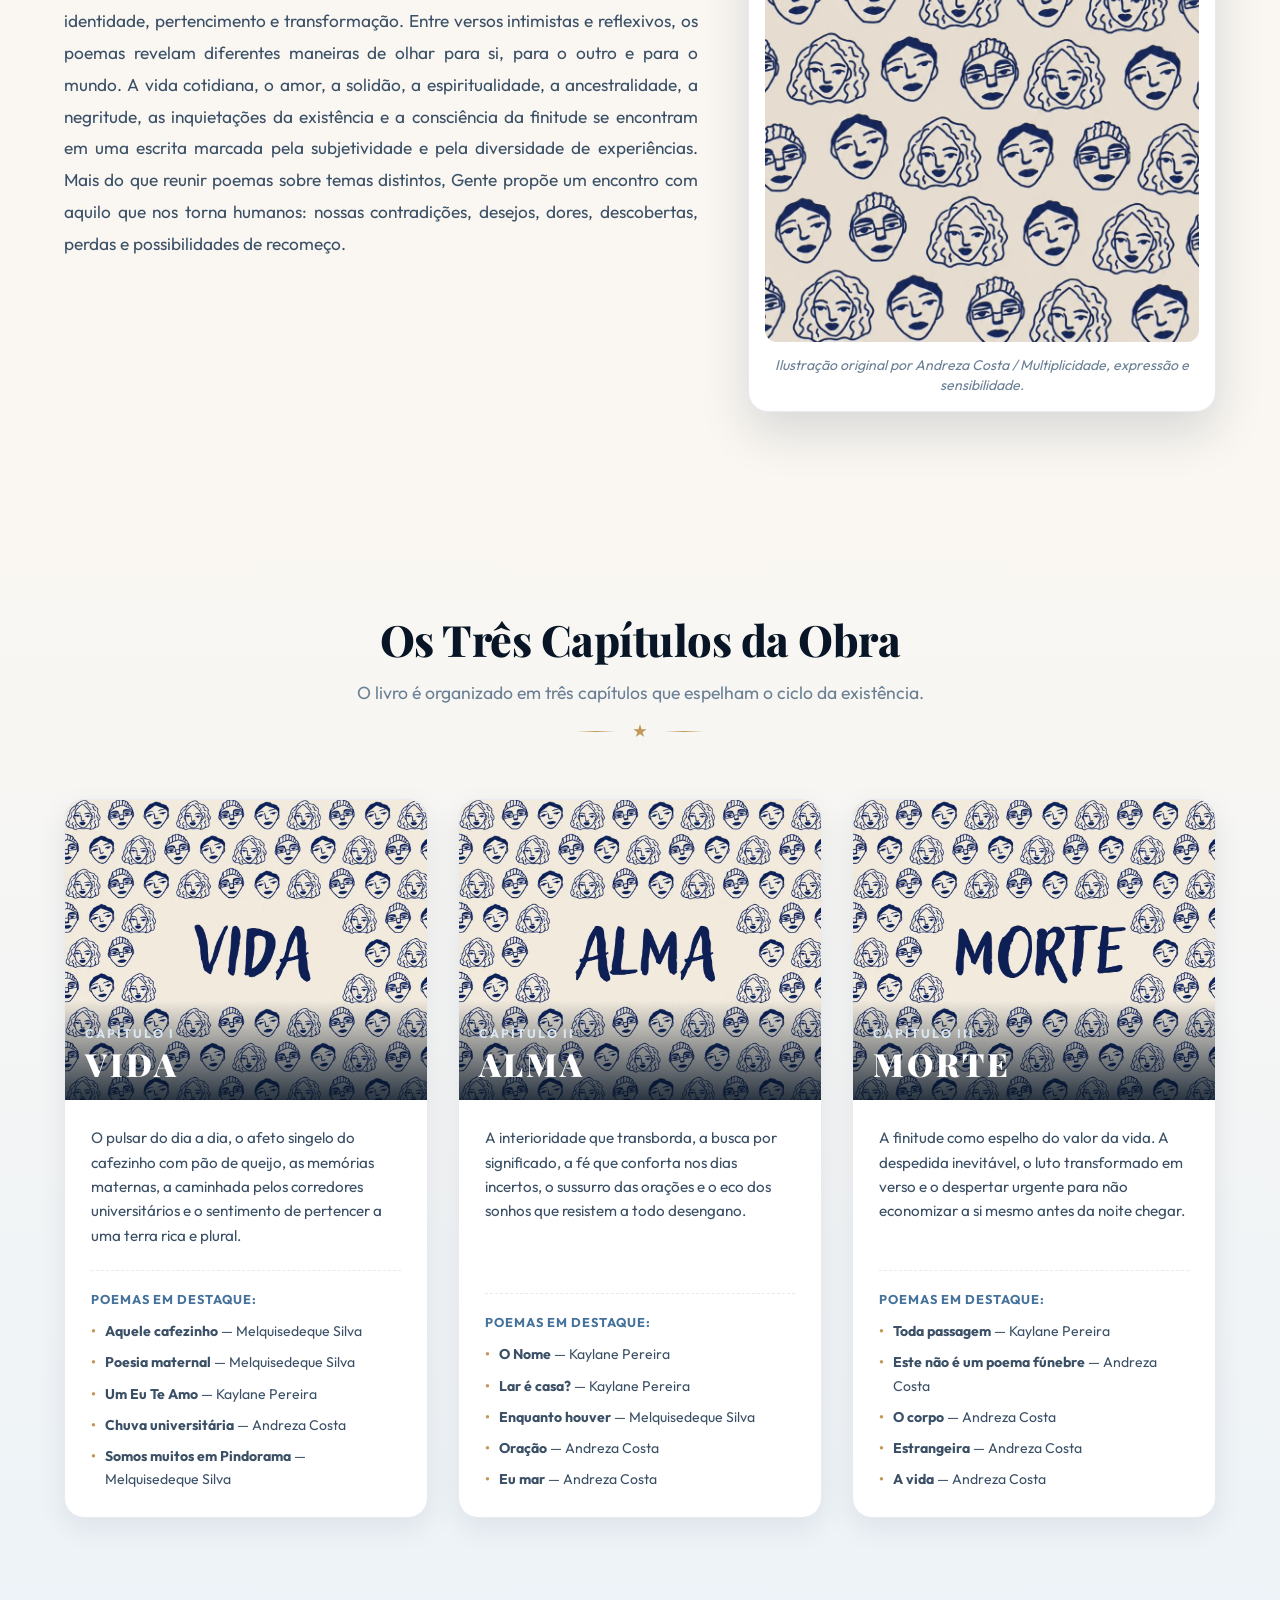
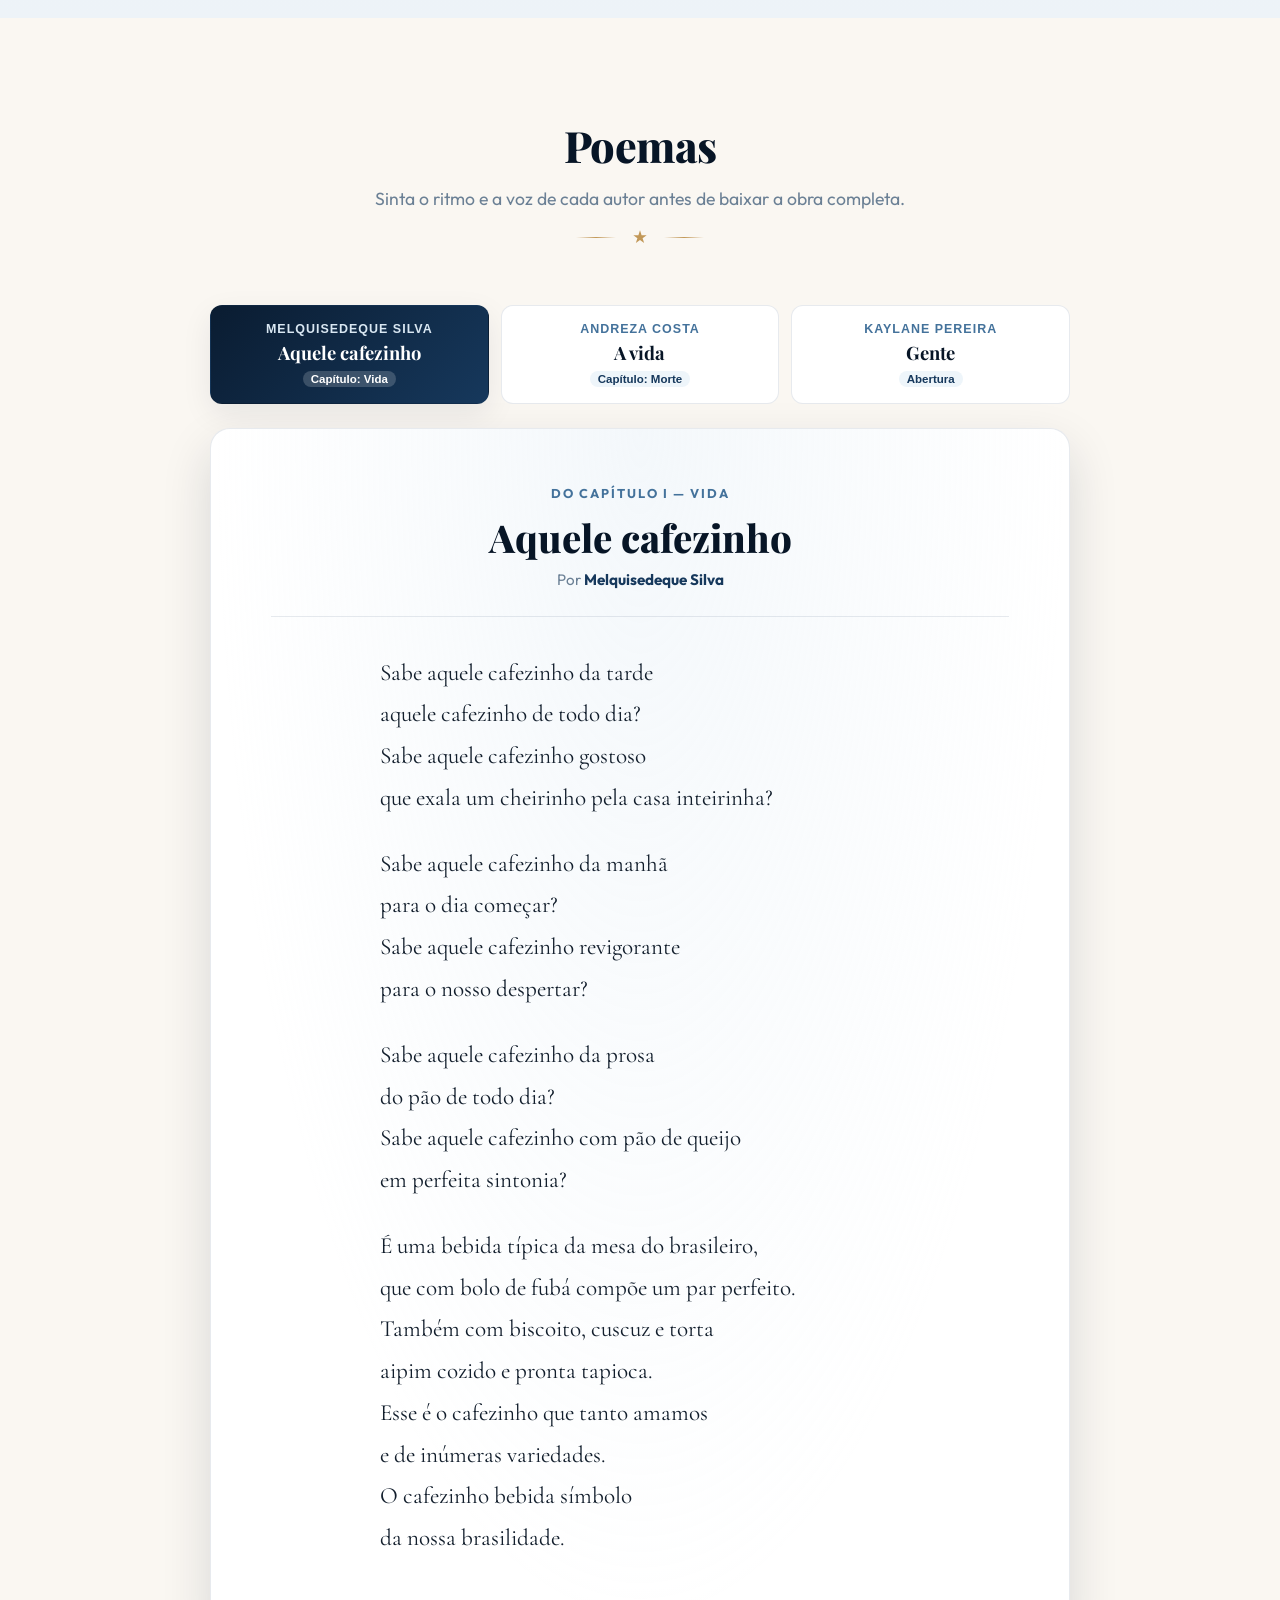
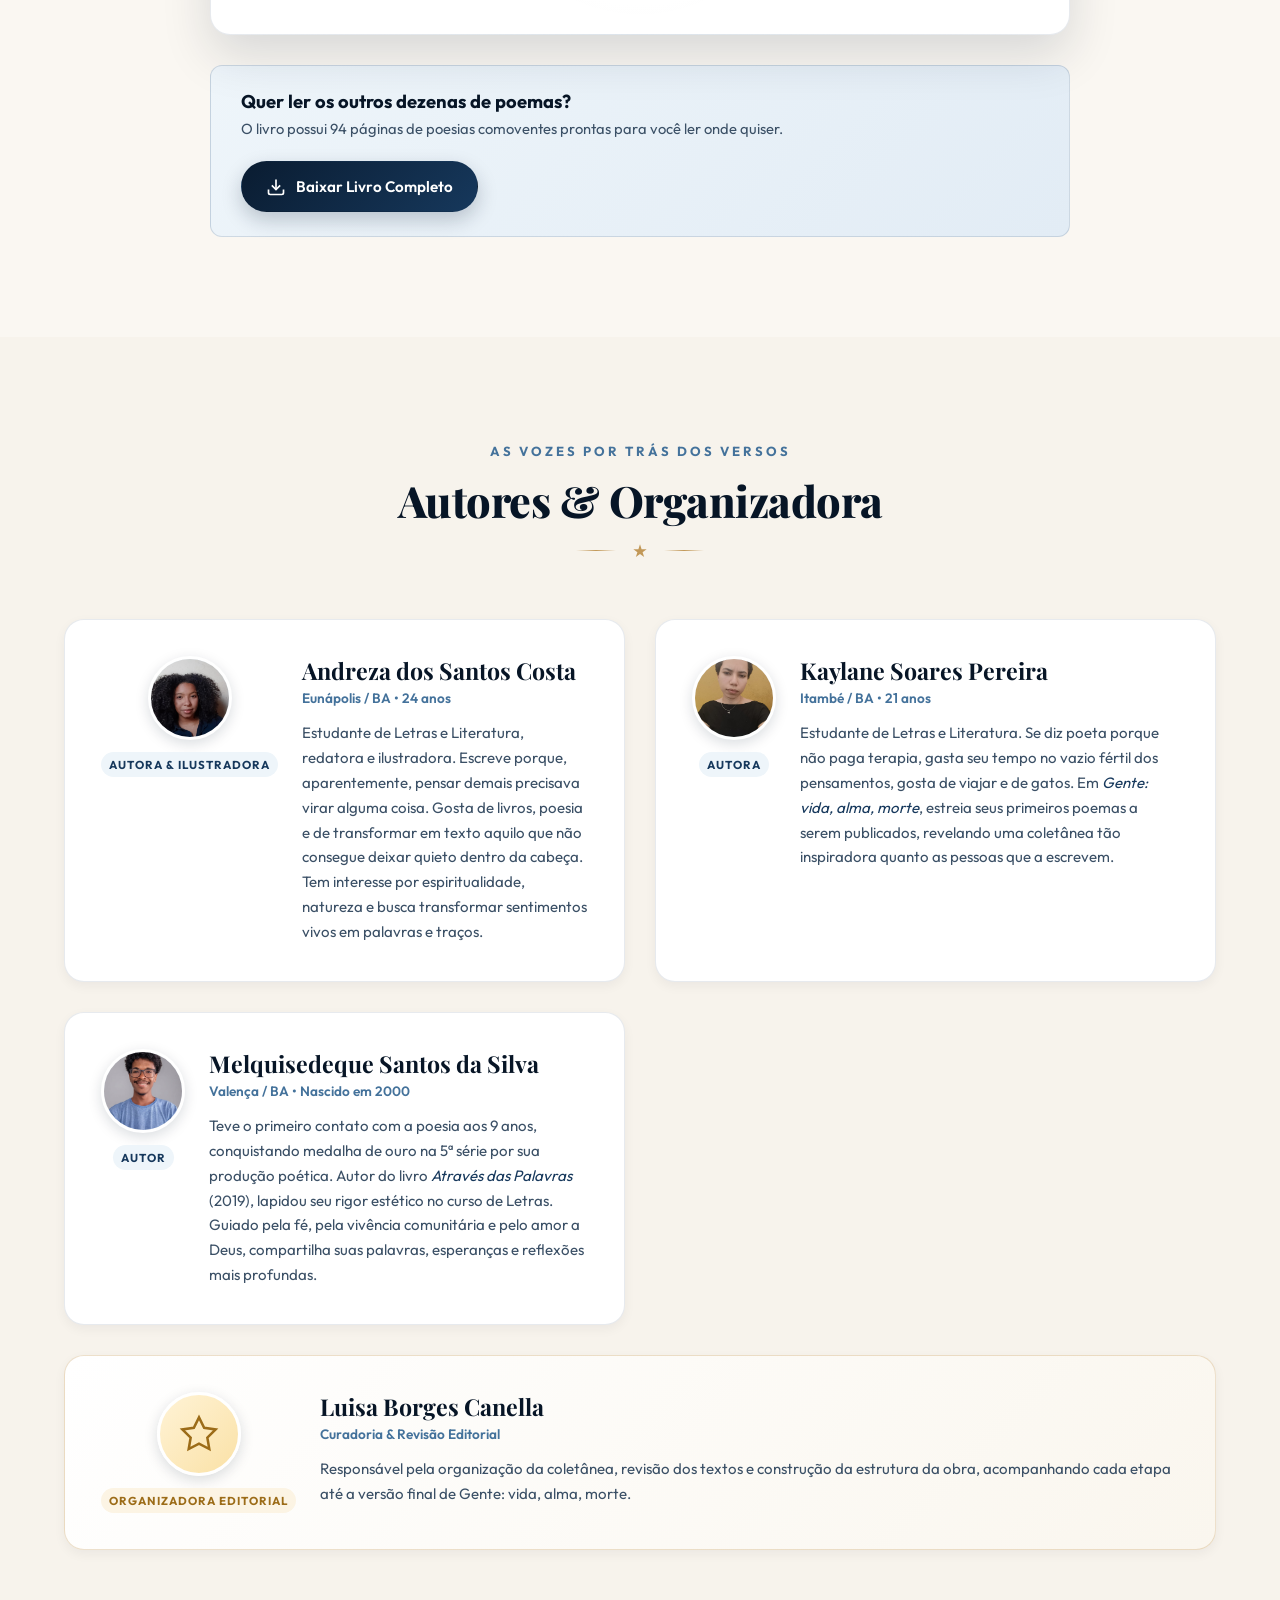
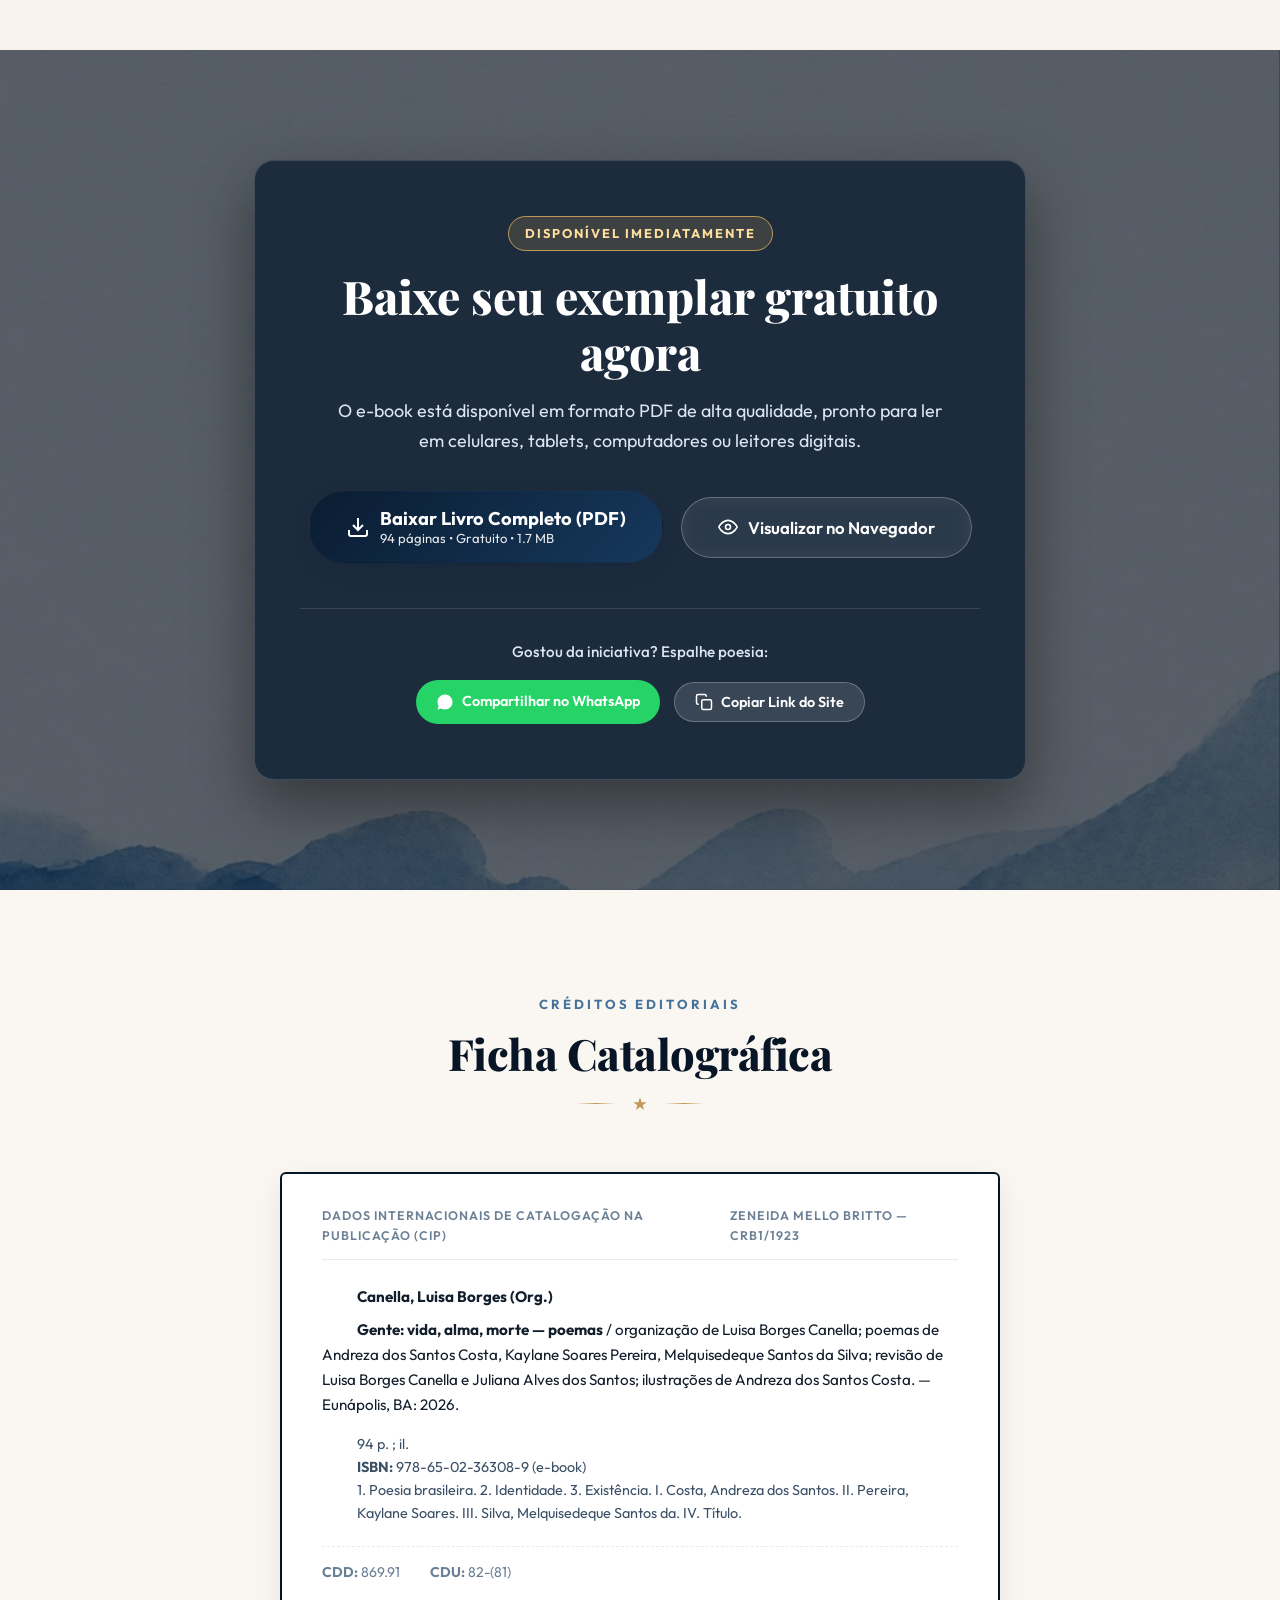
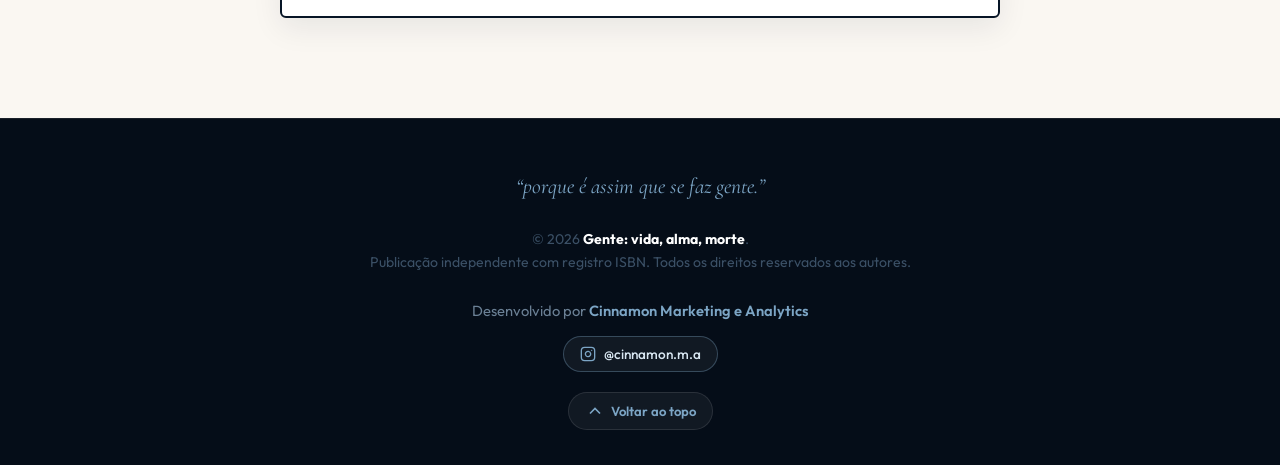
==== commit 6b7fe310: "feat: atualizacoes completas - fotos dos autores, pdf v2, ajuste de textos e creditos Cinnamon" ====
--- a/index.html
+++ b/index.html
@@ -6,7 +6,7 @@
   <title>GENTE: vida · alma · morte — Livro de Poemas (Download Gratuito)</title>
   
   <!-- SEO & Meta Tags -->
-  <meta name="description" content="Baixe gratuitamente o livro de poemas 'Gente: vida, alma, morte', com obras de Andreza Costa, Kaylane Pereira e Melquisedeque Silva. Organização de Luisa Borges Canella.">
+  <meta name="description" content="Coletânea de poemas que percorre diferentes dimensões da experiência humana. Baixe gratuitamente o livro 'Gente: vida, alma, morte', com poemas de Andreza Costa, Kaylane Pereira e Melquisedeque Silva. Organização de Luisa Borges Canella.">
   <meta name="keywords" content="Gente, vida alma morte, poemas, poesia brasileira, livro gratuito, Andreza Costa, Kaylane Pereira, Melquisedeque Silva, Luisa Borges Canella, Eunápolis, literatura baiana">
   <meta name="author" content="Andreza Costa, Kaylane Pereira, Melquisedeque Silva, Luisa Borges Canella">
   <meta name="theme-color" content="#0a1b2d">
@@ -14,7 +14,7 @@
   <!-- Open Graph / Facebook / WhatsApp -->
   <meta property="og:type" content="book">
   <meta property="og:title" content="GENTE: vida · alma · morte — Livro de Poemas">
-  <meta property="og:description" content="Uma coletânea poética dividida em três atos humanos. Baixe a edição digital gratuita em PDF.">
+  <meta property="og:description" content="Uma coletânea poética dividida em três capítulos humanos. Baixe a edição digital gratuita em PDF.">
   <meta property="og:image" content="capa.jpeg">
   <meta property="og:locale" content="pt_BR">
 
@@ -50,8 +50,8 @@
       <nav class="main-nav" id="mainNav">
         <ul class="nav-links">
           <li><a href="#sobre">A Obra</a></li>
-          <li><a href="#atos">Os Três Atos</a></li>
-          <li><a href="#degustacao">Degustação</a></li>
+          <li><a href="#capitulos">Capítulos</a></li>
+          <li><a href="#poemas">Poemas</a></li>
           <li><a href="#autores">Autores</a></li>
           <li><a href="#ficha">Ficha Técnica</a></li>
         </ul>
@@ -96,11 +96,11 @@
         </p>
 
         <p class="hero-lead">
-          Uma jornada poética em três atos existenciais, traduzindo o cotidiano, a busca pelo sagrado e a inevitável passagem do tempo através da sensibilidade de novas vozes da literatura brasileira.
+          Uma jornada poética em três capítulos existenciais, traduzindo o cotidiano, a busca pelo sagrado e a inevitável passagem do tempo através da sensibilidade de novas vozes da literatura brasileira.
         </p>
 
         <div class="hero-cta-group">
-          <a href="Gente- vida, alma, morte poemas.pdf" download="Gente - vida, alma, morte - Poemas.pdf" class="btn btn-primary btn-lg download-trigger">
+          <a href="Gente-%20vida,%20alma,%20morte%20poemas_v.2.pdf" download="Gente - vida, alma, morte - Poemas.pdf" class="btn btn-primary btn-lg download-trigger">
             <svg class="icon" viewBox="0 0 24 24" fill="none" stroke="currentColor" stroke-width="2"><path d="M21 15v4a2 2 0 0 1-2 2H5a2 2 0 0 1-2-2v-4"/><polyline points="7 10 12 15 17 10"/><line x1="12" y1="15" x2="12" y2="3"/></svg>
             <div class="btn-text-group">
               <span class="btn-title">Baixar Livro Gratuito</span>
@@ -108,7 +108,7 @@
             </div>
           </a>
 
-          <a href="#degustacao" class="btn btn-outline btn-lg">
+          <a href="#poemas" class="btn btn-outline btn-lg">
             <svg class="icon" viewBox="0 0 24 24" fill="none" stroke="currentColor" stroke-width="2"><path d="M2 3h6a4 4 0 0 1 4 4v14a3 3 0 0 0-3-3H2z"/><path d="M22 3h-6a4 4 0 0 0-4 4v14a3 3 0 0 1 3-3h7z"/></svg>
             <span>Ler Poemas</span>
           </a>
@@ -117,7 +117,7 @@
         <div class="hero-meta-items">
           <div class="meta-item">
             <svg class="icon-sm" viewBox="0 0 24 24" fill="none" stroke="currentColor" stroke-width="2"><polyline points="20 6 9 17 4 12"/></svg>
-            <span>93 Páginas de poesia</span>
+            <span>94 Páginas de poesia</span>
           </div>
           <div class="meta-item">
             <svg class="icon-sm" viewBox="0 0 24 24" fill="none" stroke="currentColor" stroke-width="2"><polyline points="20 6 9 17 4 12"/></svg>
@@ -163,7 +163,7 @@
   <section class="highlights-bar">
     <div class="container highlights-grid">
       <div class="highlight-box">
-        <span class="highlight-number">93</span>
+        <span class="highlight-number">94</span>
         <span class="highlight-label">Páginas de Versos & Arte</span>
       </div>
       <div class="highlight-separator"></div>
@@ -174,7 +174,7 @@
       <div class="highlight-separator"></div>
       <div class="highlight-box">
         <span class="highlight-number">3</span>
-        <span class="highlight-label">Atos: Vida, Alma e Morte</span>
+        <span class="highlight-label">3 Capítulos: Vida, Alma e Morte</span>
       </div>
       <div class="highlight-separator"></div>
       <div class="highlight-box">
@@ -189,7 +189,6 @@
     <div class="container">
       
       <div class="section-header text-center">
-        <span class="section-tag">A Essência</span>
         <h2 class="section-title">Sobre a Obra</h2>
         <div class="section-ornament">
           <span></span>
@@ -208,53 +207,16 @@
             <cite>— Kaylane Pereira, poema de abertura</cite>
           </blockquote>
 
-          <p class="about-lead">
-            <strong>Gente: vida, alma, morte</strong> nasce do encontro entre três jovens poetas brasileiros cujas vivências se cruzam na busca incessante por decifrar o que nos torna humanos.
+          <p class="about-description">
+            Coletânea de poemas que percorre diferentes dimensões da experiência humana, a obra atravessa sentimentos, memórias, relações, conflitos interiores, fé, identidade, pertencimento e transformação. Entre versos intimistas e reflexivos, os poemas revelam diferentes maneiras de olhar para si, para o outro e para o mundo. A vida cotidiana, o amor, a solidão, a espiritualidade, a ancestralidade, a negritude, as inquietações da existência e a consciência da finitude se encontram em uma escrita marcada pela subjetividade e pela diversidade de experiências. Mais do que reunir poemas sobre temas distintos, Gente propõe um encontro com aquilo que nos torna humanos: nossas contradições, desejos, dores, descobertas, perdas e possibilidades de recomeço.
           </p>
-
-          <p>
-            Com ilustrações intimistas e diagramação cuidadosa, a obra não se limita a rimar; ela examina o afeto do cotidiano brasileiro, a fé que reconstrói os passos, as dores da passagem e o medo sutil de deixar a vida escorrer pelas mãos sem tê-la vivido por inteiro.
-          </p>
-
-          <div class="about-features">
-            <div class="feature-card">
-              <div class="feature-icon">
-                <svg viewBox="0 0 24 24" fill="none" stroke="currentColor" stroke-width="2"><circle cx="12" cy="12" r="10"/><path d="M12 6v6l4 2"/></svg>
-              </div>
-              <div class="feature-content">
-                <h4>Vozes Contemporâneas</h4>
-                <p>Escrito por estudantes e autores de Eunápolis, Itambé e Valença na Bahia, trazendo frescor e autenticidade à poesia.</p>
-              </div>
-            </div>
-
-            <div class="feature-card">
-              <div class="feature-icon">
-                <svg viewBox="0 0 24 24" fill="none" stroke="currentColor" stroke-width="2"><path d="M12 19l7-7 3 3-7 7-3-3z"/><path d="M18 13l-1.5-7.5L2 2l3.5 14.5L13 18l5-5z"/><path d="M2 2l7.586 7.586"/></svg>
-              </div>
-              <div class="feature-content">
-                <h4>Ilustrado & Autoral</h4>
-                <p>Cada parte do livro é enriquecida com ilustrações exclusivas feitas pela autora Andreza Costa, criando uma unidade plástica única.</p>
-              </div>
-            </div>
-
-            <div class="feature-card">
-              <div class="feature-icon">
-                <svg viewBox="0 0 24 24" fill="none" stroke="currentColor" stroke-width="2"><path d="M4 19.5A2.5 2.5 0 0 1 6.5 17H20"/><path d="M6.5 2H20v20H6.5A2.5 2.5 0 0 1 4 19.5v-15A2.5 2.5 0 0 1 6.5 2z"/></svg>
-              </div>
-              <div class="feature-content">
-                <h4>Edição Especial Gratuita</h4>
-                <p>Publicação com registro ISBN oficial disponibilizada livremente para democratizar o acesso à literatura e à arte.</p>
-              </div>
-            </div>
-          </div>
         </div>
 
         <div class="about-media-col">
           <div class="art-frame">
             <img src="arte.jpeg" alt="Ilustração da padronagem de rostos do livro" class="art-img" loading="lazy">
             <div class="art-caption">
-              <span>Ilustração original por Andreza Costa</span>
-              <p>“Os rostos de Gente: multiplicidade, expressão e sensibilidade.”</p>
+              <p class="art-caption-text">Ilustração original por Andreza Costa / Multiplicidade, expressão e sensibilidade.</p>
             </div>
           </div>
         </div>
@@ -263,14 +225,13 @@
     </div>
   </section>
 
-  <!-- Os Três Atos Section -->
-  <section class="section acts-section" id="atos">
+  <!-- Os Três Capítulos Section -->
+  <section class="section acts-section" id="capitulos">
     <div class="container">
       
       <div class="section-header text-center">
-        <span class="section-tag">Estrutura Poética</span>
-        <h2 class="section-title">Os Três Atos da Obra</h2>
-        <p class="section-subtitle">O livro é organizado em três movimentos que espelham o ciclo da existência.</p>
+        <h2 class="section-title">Os Três Capítulos da Obra</h2>
+        <p class="section-subtitle">O livro é organizado em três capítulos que espelham o ciclo da existência.</p>
         <div class="section-ornament">
           <span></span>
           <svg viewBox="0 0 24 24" width="16" height="16" fill="currentColor"><path d="M12 2l2.4 7.2h7.6l-6.1 4.5 2.3 7.3-6.2-4.6-6.2 4.6 2.3-7.3-6.1-4.5h7.6z"/></svg>
@@ -280,12 +241,12 @@
 
       <div class="acts-grid">
         
-        <!-- Act 1: Vida -->
+        <!-- Capítulo 1: Vida -->
         <article class="act-card">
           <div class="act-img-wrapper">
-            <img src="vida.jpeg" alt="Ato Vida" class="act-img" loading="lazy">
+            <img src="vida.jpeg" alt="Capítulo Vida" class="act-img" loading="lazy">
             <div class="act-overlay">
-              <span class="act-number">Ato I</span>
+              <span class="act-number">Capítulo I</span>
               <h3 class="act-name">VIDA</h3>
             </div>
           </div>
@@ -306,12 +267,12 @@
           </div>
         </article>
 
-        <!-- Act 2: Alma -->
+        <!-- Capítulo 2: Alma -->
         <article class="act-card">
           <div class="act-img-wrapper">
-            <img src="alma.jpeg" alt="Ato Alma" class="act-img" loading="lazy">
+            <img src="alma.jpeg" alt="Capítulo Alma" class="act-img" loading="lazy">
             <div class="act-overlay">
-              <span class="act-number">Ato II</span>
+              <span class="act-number">Capítulo II</span>
               <h3 class="act-name">ALMA</h3>
             </div>
           </div>
@@ -332,12 +293,12 @@
           </div>
         </article>
 
-        <!-- Act 3: Morte -->
+        <!-- Capítulo 3: Morte -->
         <article class="act-card">
           <div class="act-img-wrapper">
-            <img src="morte.jpeg" alt="Ato Morte" class="act-img" loading="lazy">
+            <img src="morte.jpeg" alt="Capítulo Morte" class="act-img" loading="lazy">
             <div class="act-overlay">
-              <span class="act-number">Ato III</span>
+              <span class="act-number">Capítulo III</span>
               <h3 class="act-name">MORTE</h3>
             </div>
           </div>
@@ -363,13 +324,12 @@
     </div>
   </section>
 
-  <!-- Degustação Poética (Interactive Poem Reader) -->
-  <section class="section degustacao-section" id="degustacao">
+  <!-- Poemas Section -->
+  <section class="section degustacao-section" id="poemas">
     <div class="container">
       
       <div class="section-header text-center">
-        <span class="section-tag">Degustação Literária</span>
-        <h2 class="section-title">Poemas em Destaque</h2>
+        <h2 class="section-title">Poemas</h2>
         <p class="section-subtitle">Sinta o ritmo e a voz de cada autor antes de baixar a obra completa.</p>
         <div class="section-ornament">
           <span></span>
@@ -385,13 +345,13 @@
           <button class="poem-tab active" role="tab" aria-selected="true" aria-controls="poem1" id="tab1" data-target="poem1">
             <span class="tab-author">Melquisedeque Silva</span>
             <span class="tab-title">Aquele cafezinho</span>
-            <span class="tab-badge">Ato: Vida</span>
+            <span class="tab-badge">Capítulo: Vida</span>
           </button>
           
           <button class="poem-tab" role="tab" aria-selected="false" aria-controls="poem2" id="tab2" data-target="poem2">
             <span class="tab-author">Andreza Costa</span>
             <span class="tab-title">A vida</span>
-            <span class="tab-badge">Ato: Morte</span>
+            <span class="tab-badge">Capítulo: Morte</span>
           </button>
 
           <button class="poem-tab" role="tab" aria-selected="false" aria-controls="poem3" id="tab3" data-target="poem3">
@@ -407,7 +367,7 @@
           <!-- Poem 1 -->
           <div class="poem-panel active" id="poem1" role="tabpanel" aria-labelledby="tab1">
             <header class="poem-header">
-              <span class="poem-tag">Do Ato I — VIDA</span>
+              <span class="poem-tag">Do Capítulo I — VIDA</span>
               <h3 class="poem-title">Aquele cafezinho</h3>
               <p class="poem-byline">Por <strong>Melquisedeque Silva</strong></p>
             </header>
@@ -442,7 +402,7 @@
           <!-- Poem 2 -->
           <div class="poem-panel" id="poem2" role="tabpanel" aria-labelledby="tab2">
             <header class="poem-header">
-              <span class="poem-tag">Do Ato III — MORTE</span>
+              <span class="poem-tag">Do Capítulo III — MORTE</span>
               <h3 class="poem-title">A vida</h3>
               <p class="poem-byline">Por <strong>Andreza Costa</strong></p>
             </header>
@@ -515,9 +475,9 @@
         <div class="reader-cta-banner">
           <div class="reader-cta-text">
             <h4>Quer ler os outros dezenas de poemas?</h4>
-            <p>O livro possui 93 páginas de poesias comoventes prontas para você ler onde quiser.</p>
-          </div>
-          <a href="Gente- vida, alma, morte poemas.pdf" download="Gente - vida, alma, morte - Poemas.pdf" class="btn btn-primary download-trigger">
+            <p>O livro possui 94 páginas de poesias comoventes prontas para você ler onde quiser.</p>
+          </div>
+          <a href="Gente-%20vida,%20alma,%20morte%20poemas_v.2.pdf" download="Gente - vida, alma, morte - Poemas.pdf" class="btn btn-primary download-trigger">
             <svg class="icon" viewBox="0 0 24 24" fill="none" stroke="currentColor" stroke-width="2"><path d="M21 15v4a2 2 0 0 1-2 2H5a2 2 0 0 1-2-2v-4"/><polyline points="7 10 12 15 17 10"/><line x1="12" y1="15" x2="12" y2="3"/></svg>
             <span>Baixar Livro Completo</span>
           </a>
@@ -547,8 +507,8 @@
         <!-- Author 1: Andreza Costa -->
         <article class="author-card">
           <div class="author-avatar-wrapper">
-            <div class="author-avatar-icon">
-              <svg viewBox="0 0 24 24" fill="none" stroke="currentColor" stroke-width="1.5"><path d="M20 21v-2a4 4 0 0 0-4-4H8a4 4 0 0 0-4 4v2"/><circle cx="12" cy="7" r="4"/></svg>
+            <div class="author-avatar-img-wrapper">
+              <img src="Andreza_imagem.jpeg" alt="Foto de Andreza dos Santos Costa" class="author-avatar-img">
             </div>
             <span class="author-role-badge">Autora & Ilustradora</span>
           </div>
@@ -564,8 +524,8 @@
         <!-- Author 2: Kaylane Pereira -->
         <article class="author-card">
           <div class="author-avatar-wrapper">
-            <div class="author-avatar-icon">
-              <svg viewBox="0 0 24 24" fill="none" stroke="currentColor" stroke-width="1.5"><path d="M20 21v-2a4 4 0 0 0-4-4H8a4 4 0 0 0-4 4v2"/><circle cx="12" cy="7" r="4"/></svg>
+            <div class="author-avatar-img-wrapper">
+              <img src="kaylane_imagem.jpeg" alt="Foto de Kaylane Soares Pereira" class="author-avatar-img">
             </div>
             <span class="author-role-badge">Autora</span>
           </div>
@@ -581,8 +541,8 @@
         <!-- Author 3: Melquisedeque Silva -->
         <article class="author-card">
           <div class="author-avatar-wrapper">
-            <div class="author-avatar-icon">
-              <svg viewBox="0 0 24 24" fill="none" stroke="currentColor" stroke-width="1.5"><path d="M20 21v-2a4 4 0 0 0-4-4H8a4 4 0 0 0-4 4v2"/><circle cx="12" cy="7" r="4"/></svg>
+            <div class="author-avatar-img-wrapper">
+              <img src="Melquisedeque_imagem.jpeg" alt="Foto de Melquisedeque Santos da Silva" class="author-avatar-img">
             </div>
             <span class="author-role-badge">Autor</span>
           </div>
@@ -607,7 +567,7 @@
             <h3 class="author-name">Luisa Borges Canella</h3>
             <p class="author-origin">Curadoria & Revisão Editorial</p>
             <p class="author-bio">
-              Idealizadora e responsável pela organização, revisão textual e estruturação da obra coletiva. Reuniu as sensibilidades singulares de Andreza, Kaylane e Melquisedeque para dar vida ao projeto editorial que materializa <em>Gente: vida, alma, morte</em> em uma publicação coesa e memorável.
+              Responsável pela organização da coletânea, revisão dos textos e construção da estrutura da obra, acompanhando cada etapa até a versão final de Gente: vida, alma, morte.
             </p>
           </div>
         </article>
@@ -630,15 +590,15 @@
         </p>
 
         <div class="download-actions">
-          <a href="Gente- vida, alma, morte poemas.pdf" download="Gente - vida, alma, morte - Poemas.pdf" class="btn btn-primary btn-xl download-trigger">
+          <a href="Gente-%20vida,%20alma,%20morte%20poemas_v.2.pdf" download="Gente - vida, alma, morte - Poemas.pdf" class="btn btn-primary btn-xl download-trigger">
             <svg class="icon-lg" viewBox="0 0 24 24" fill="none" stroke="currentColor" stroke-width="2"><path d="M21 15v4a2 2 0 0 1-2 2H5a2 2 0 0 1-2-2v-4"/><polyline points="7 10 12 15 17 10"/><line x1="12" y1="15" x2="12" y2="3"/></svg>
             <div class="btn-text-group">
               <span class="btn-title-xl">Baixar Livro Completo (PDF)</span>
-              <span class="btn-subtitle-xl">93 páginas • Gratuito • 1.7 MB</span>
+              <span class="btn-subtitle-xl">94 páginas • Gratuito • 1.7 MB</span>
             </div>
           </a>
 
-          <a href="Gente- vida, alma, morte poemas.pdf" target="_blank" rel="noopener noreferrer" class="btn btn-secondary btn-xl">
+          <a href="Gente-%20vida,%20alma,%20morte%20poemas_v.2.pdf" target="_blank" rel="noopener noreferrer" class="btn btn-secondary btn-xl">
             <svg class="icon" viewBox="0 0 24 24" fill="none" stroke="currentColor" stroke-width="2"><path d="M1 12s4-8 11-8 11 8 11 8-4 8-11 8-11-8-11-8z"/><circle cx="12" cy="12" r="3"/></svg>
             <span>Visualizar no Navegador</span>
           </a>
@@ -653,7 +613,7 @@
               <span>Compartilhar no WhatsApp</span>
             </a>
 
-            <button id="copyLinkBtn" class="share-btn share-copy">
+            <button id="copyLinkBtn" class="share-btn share-copy" type="button">
               <svg viewBox="0 0 24 24" width="18" height="18" fill="none" stroke="currentColor" stroke-width="2"><rect x="9" y="9" width="13" height="13" rx="2" ry="2"/><path d="M5 15H4a2 2 0 0 1-2-2V4a2 2 0 0 1 2-2h9a2 2 0 0 1 2 2v1"/></svg>
               <span id="copyLinkText">Copiar Link do Site</span>
             </button>
@@ -694,7 +654,7 @@
             <strong>Gente: vida, alma, morte — poemas</strong> / organização de Luisa Borges Canella; poemas de Andreza dos Santos Costa, Kaylane Soares Pereira, Melquisedeque Santos da Silva; revisão de Luisa Borges Canella e Juliana Alves dos Santos; ilustrações de Andreza dos Santos Costa. — Eunápolis, BA: 2026.
           </p>
           <p class="catalog-meta">
-            93 p. ; il.<br>
+            94 p. ; il.<br>
             <strong>ISBN:</strong> 978-65-02-36308-9 (e-book)<br>
             1. Poesia brasileira. 2. Identidade. 3. Existência. I. Costa, Andreza dos Santos. II. Pereira, Kaylane Soares. III. Silva, Melquisedeque Santos da. IV. Título.
           </p>
@@ -712,21 +672,30 @@
   <footer class="site-footer">
     <div class="container footer-content">
       <div class="footer-brand">
-        <span class="footer-logo">GENTE</span>
         <span class="footer-quote">“porque é assim que se faz gente.”</span>
       </div>
 
       <div class="footer-credits">
         <p>© 2026 <strong>Gente: vida, alma, morte</strong>.</p>
         <p>Publicação independente com registro ISBN. Todos os direitos reservados aos autores.</p>
-        <p class="footer-tech">Distribuído com amor via Cloudflare Pages & GitHub.</p>
+      </div>
+
+      <!-- Créditos Cinnamon Marketing & Analytics -->
+      <div class="footer-cinnamon">
+        <p class="cinnamon-credit">
+          Desenvolvido por <a href="https://www.cinnamon.app.br/#" target="_blank" rel="noopener noreferrer" class="cinnamon-link">Cinnamon Marketing e Analytics</a>
+        </p>
+        <a href="https://www.instagram.com/cinnamon.m.a/" target="_blank" rel="noopener noreferrer" class="cinnamon-insta-btn" aria-label="Instagram Cinnamon Marketing e Analytics">
+          <svg viewBox="0 0 24 24" width="16" height="16" fill="none" stroke="currentColor" stroke-width="2" stroke-linecap="round" stroke-linejoin="round"><rect x="2" y="2" width="20" height="20" rx="5" ry="5"></rect><path d="M16 11.37A4 4 0 1 1 12.63 8 4 4 0 0 1 16 11.37z"></path><line x1="17.5" y1="6.5" x2="17.51" y2="6.5"></line></svg>
+          <span>@cinnamon.m.a</span>
+        </a>
       </div>
 
       <div class="footer-top-link">
-        <a href="#top" class="back-to-top" aria-label="Voltar ao topo da página">
+        <button id="backToTopBtn" class="back-to-top" type="button" aria-label="Voltar ao topo da página">
           <svg viewBox="0 0 24 24" width="20" height="20" fill="none" stroke="currentColor" stroke-width="2"><polyline points="18 15 12 9 6 15"/></svg>
           <span>Voltar ao topo</span>
-        </a>
+        </button>
       </div>
     </div>
   </footer>
--- a/style.css
+++ b/style.css
@@ -313,11 +313,13 @@
   transition: width 0.3s ease;
 }
 
-.main-nav a:hover {
+.main-nav a:hover,
+.main-nav a.active {
   color: var(--color-navy-dark);
 }
 
-.main-nav a:hover::after {
+.main-nav a:hover::after,
+.main-nav a.active::after {
   width: 100%;
 }
 
@@ -781,7 +783,7 @@
 
 .about-grid {
   display: grid;
-  grid-template-columns: 1.2fr 0.8fr;
+  grid-template-columns: 1.15fr 0.85fr;
   gap: 50px;
   align-items: center;
 }
@@ -789,7 +791,7 @@
 .about-quote {
   border-left: 3px solid var(--color-ocean);
   padding: 16px 0 16px 24px;
-  margin-bottom: 30px;
+  margin-bottom: 26px;
   background-color: rgba(22, 56, 92, 0.03);
   border-radius: 0 var(--radius-md) var(--radius-md) 0;
 }
@@ -812,63 +814,11 @@
   margin-top: 10px;
 }
 
-.about-lead {
-  font-size: 1.15rem;
-  line-height: 1.7;
-  color: var(--text-primary);
-  margin-bottom: 16px;
-}
-
-.about-features {
-  display: grid;
-  gap: 20px;
-  margin-top: 36px;
-}
-
-.feature-card {
-  display: flex;
-  gap: 18px;
-  background-color: var(--bg-surface);
-  padding: 20px;
-  border-radius: var(--radius-md);
-  border: 1px solid var(--border-subtle);
-  box-shadow: var(--shadow-sm);
-  transition: var(--transition-smooth);
-}
-
-.feature-card:hover {
-  transform: translateY(-2px);
-  box-shadow: var(--shadow-md);
-  border-color: rgba(22, 56, 92, 0.2);
-}
-
-.feature-icon {
-  width: 44px;
-  height: 44px;
-  border-radius: var(--radius-sm);
-  background-color: var(--color-wash-blue);
-  color: var(--color-indigo);
-  display: flex;
-  align-items: center;
-  justify-content: center;
-  flex-shrink: 0;
-}
-
-.feature-icon svg {
-  width: 22px;
-  height: 22px;
-}
-
-.feature-content h4 {
-  font-size: 1.05rem;
-  font-weight: 700;
-  margin-bottom: 4px;
-}
-
-.feature-content p {
-  font-size: 0.92rem;
-  line-height: 1.5;
+.about-description {
+  font-size: 1.08rem;
+  line-height: 1.85;
   color: var(--text-secondary);
+  text-align: justify;
 }
 
 .art-frame {
@@ -896,24 +846,15 @@
   text-align: center;
 }
 
-.art-caption span {
-  font-size: 0.78rem;
-  font-weight: 700;
-  text-transform: uppercase;
-  letter-spacing: 1px;
-  color: var(--color-slate-blue);
-}
-
-.art-caption p {
-  font-family: var(--font-serif-body);
-  font-size: 1.15rem;
+.art-caption-text {
+  font-size: 0.88rem;
+  color: var(--text-muted);
   font-style: italic;
-  color: var(--text-secondary);
-  margin-top: 2px;
+  line-height: 1.4;
 }
 
 /* ==========================================================================
-   Os Três Atos Section
+   Os Três Capítulos Section
    ========================================================================== */
 .acts-section {
   background: linear-gradient(180deg, var(--bg-body) 0%, #edf3f8 100%);
@@ -1039,7 +980,7 @@
 }
 
 /* ==========================================================================
-   Degustação Poética (Interactive Reader)
+   Poemas Section (Interactive Reader)
    ========================================================================== */
 .degustacao-section {
   background-color: var(--bg-body);
@@ -1263,22 +1204,47 @@
   flex-shrink: 0;
 }
 
+/* Foto dos Autores em Formato Redondo */
+.author-avatar-img-wrapper {
+  width: 84px;
+  height: 84px;
+  border-radius: 50%;
+  overflow: hidden;
+  border: 3px solid #ffffff;
+  box-shadow: 0 4px 14px rgba(10, 28, 49, 0.15);
+  background-color: var(--color-wash-blue);
+  flex-shrink: 0;
+  transition: transform 0.3s ease;
+}
+
+.author-card:hover .author-avatar-img-wrapper {
+  transform: scale(1.05);
+}
+
+.author-avatar-img {
+  width: 100%;
+  height: 100%;
+  object-fit: cover;
+  object-position: center 20%;
+  display: block;
+}
+
 .author-avatar-icon {
-  width: 76px;
-  height: 76px;
+  width: 84px;
+  height: 84px;
   border-radius: 50%;
   background: linear-gradient(135deg, var(--color-wash-blue) 0%, var(--color-ice-blue) 100%);
   color: var(--color-indigo);
   display: flex;
   align-items: center;
   justify-content: center;
-  border: 2px solid #ffffff;
-  box-shadow: var(--shadow-sm);
+  border: 3px solid #ffffff;
+  box-shadow: 0 4px 14px rgba(10, 28, 49, 0.15);
 }
 
 .author-avatar-icon svg {
-  width: 36px;
-  height: 36px;
+  width: 40px;
+  height: 40px;
 }
 
 .author-avatar-icon.special {
@@ -1578,20 +1544,12 @@
   align-items: center;
 }
 
-.footer-logo {
-  font-family: var(--font-serif-display);
-  font-size: 2rem;
-  font-weight: 800;
-  letter-spacing: 3px;
-  color: #ffffff;
-}
-
 .footer-quote {
   font-family: var(--font-serif-body);
-  font-size: 1.2rem;
+  font-size: 1.35rem;
   font-style: italic;
   color: var(--color-mist-blue);
-  margin-top: 4px;
+  margin-bottom: 4px;
 }
 
 .footer-credits {
@@ -1603,16 +1561,65 @@
   color: #ffffff;
 }
 
-.footer-tech {
-  font-size: 0.78rem;
-  color: var(--color-slate-blue);
+/* Créditos Cinnamon Marketing & Analytics */
+.footer-cinnamon {
+  display: flex;
+  flex-direction: column;
+  align-items: center;
+  gap: 12px;
   margin-top: 6px;
+}
+
+.cinnamon-credit {
+  font-size: 0.92rem;
+  color: var(--text-muted);
+}
+
+.cinnamon-link {
+  color: var(--color-mist-blue);
+  font-weight: 600;
+  text-decoration: none;
+  transition: var(--transition-smooth);
+}
+
+.cinnamon-link:hover {
+  color: #ffffff;
+  text-decoration: underline;
+}
+
+.cinnamon-insta-btn {
+  display: inline-flex;
+  align-items: center;
+  gap: 8px;
+  padding: 6px 16px;
+  border-radius: 9999px;
+  background: rgba(255, 255, 255, 0.05);
+  border: 1px solid rgba(124, 165, 197, 0.35);
+  color: var(--color-ice-blue);
+  font-size: 0.85rem;
+  font-weight: 500;
+  text-decoration: none;
+  transition: var(--transition-smooth);
+}
+
+.cinnamon-insta-btn:hover {
+  background: rgba(124, 165, 197, 0.18);
+  border-color: var(--color-mist-blue);
+  color: #ffffff;
+  transform: translateY(-2px);
+}
+
+.cinnamon-insta-btn svg {
+  width: 16px;
+  height: 16px;
+  color: var(--color-mist-blue);
 }
 
 .back-to-top {
   display: inline-flex;
   align-items: center;
   gap: 6px;
+  font-family: var(--font-sans);
   font-size: 0.82rem;
   font-weight: 600;
   color: var(--color-mist-blue);
@@ -1620,12 +1627,14 @@
   border-radius: 9999px;
   background-color: rgba(255, 255, 255, 0.05);
   border: 1px solid rgba(255, 255, 255, 0.1);
+  cursor: pointer;
   transition: var(--transition-smooth);
 }
 
 .back-to-top:hover {
   background-color: rgba(255, 255, 255, 0.12);
   color: #ffffff;
+  transform: translateY(-2px);
 }
 
 /* ==========================================================================
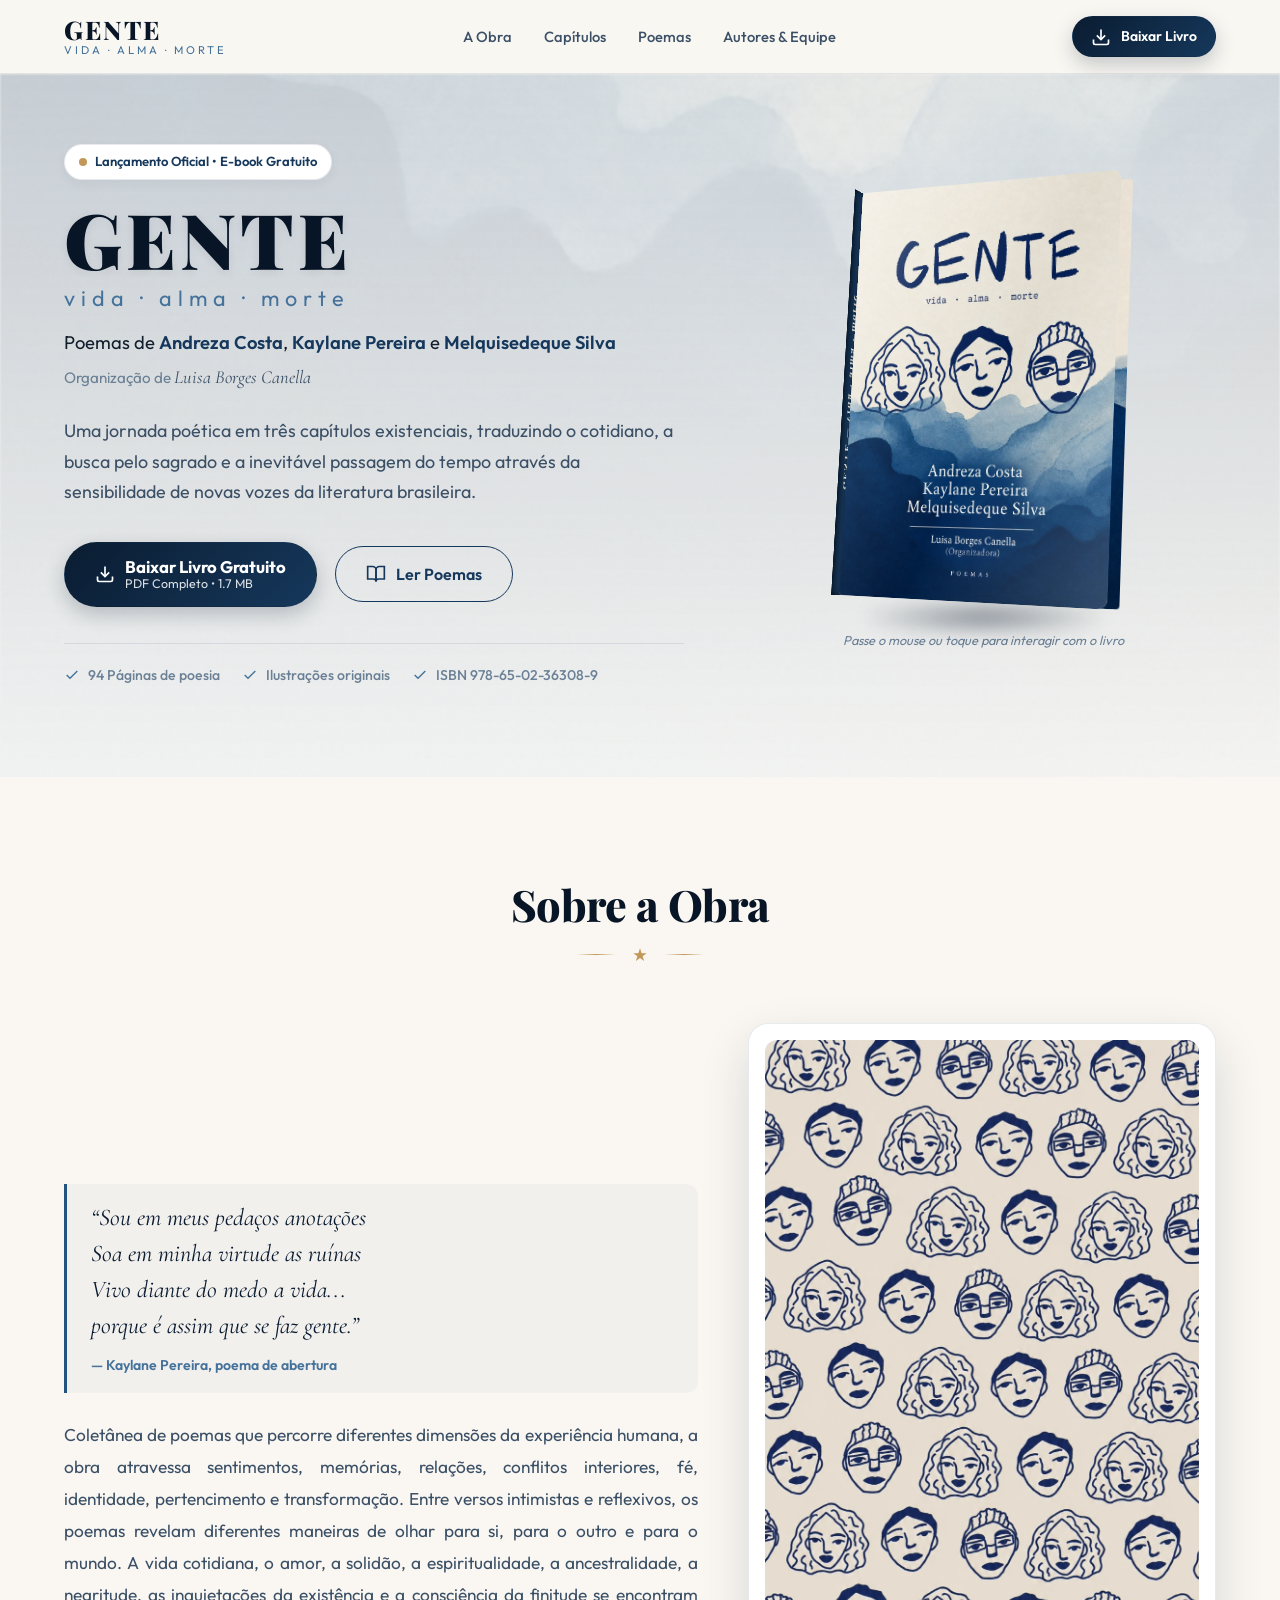
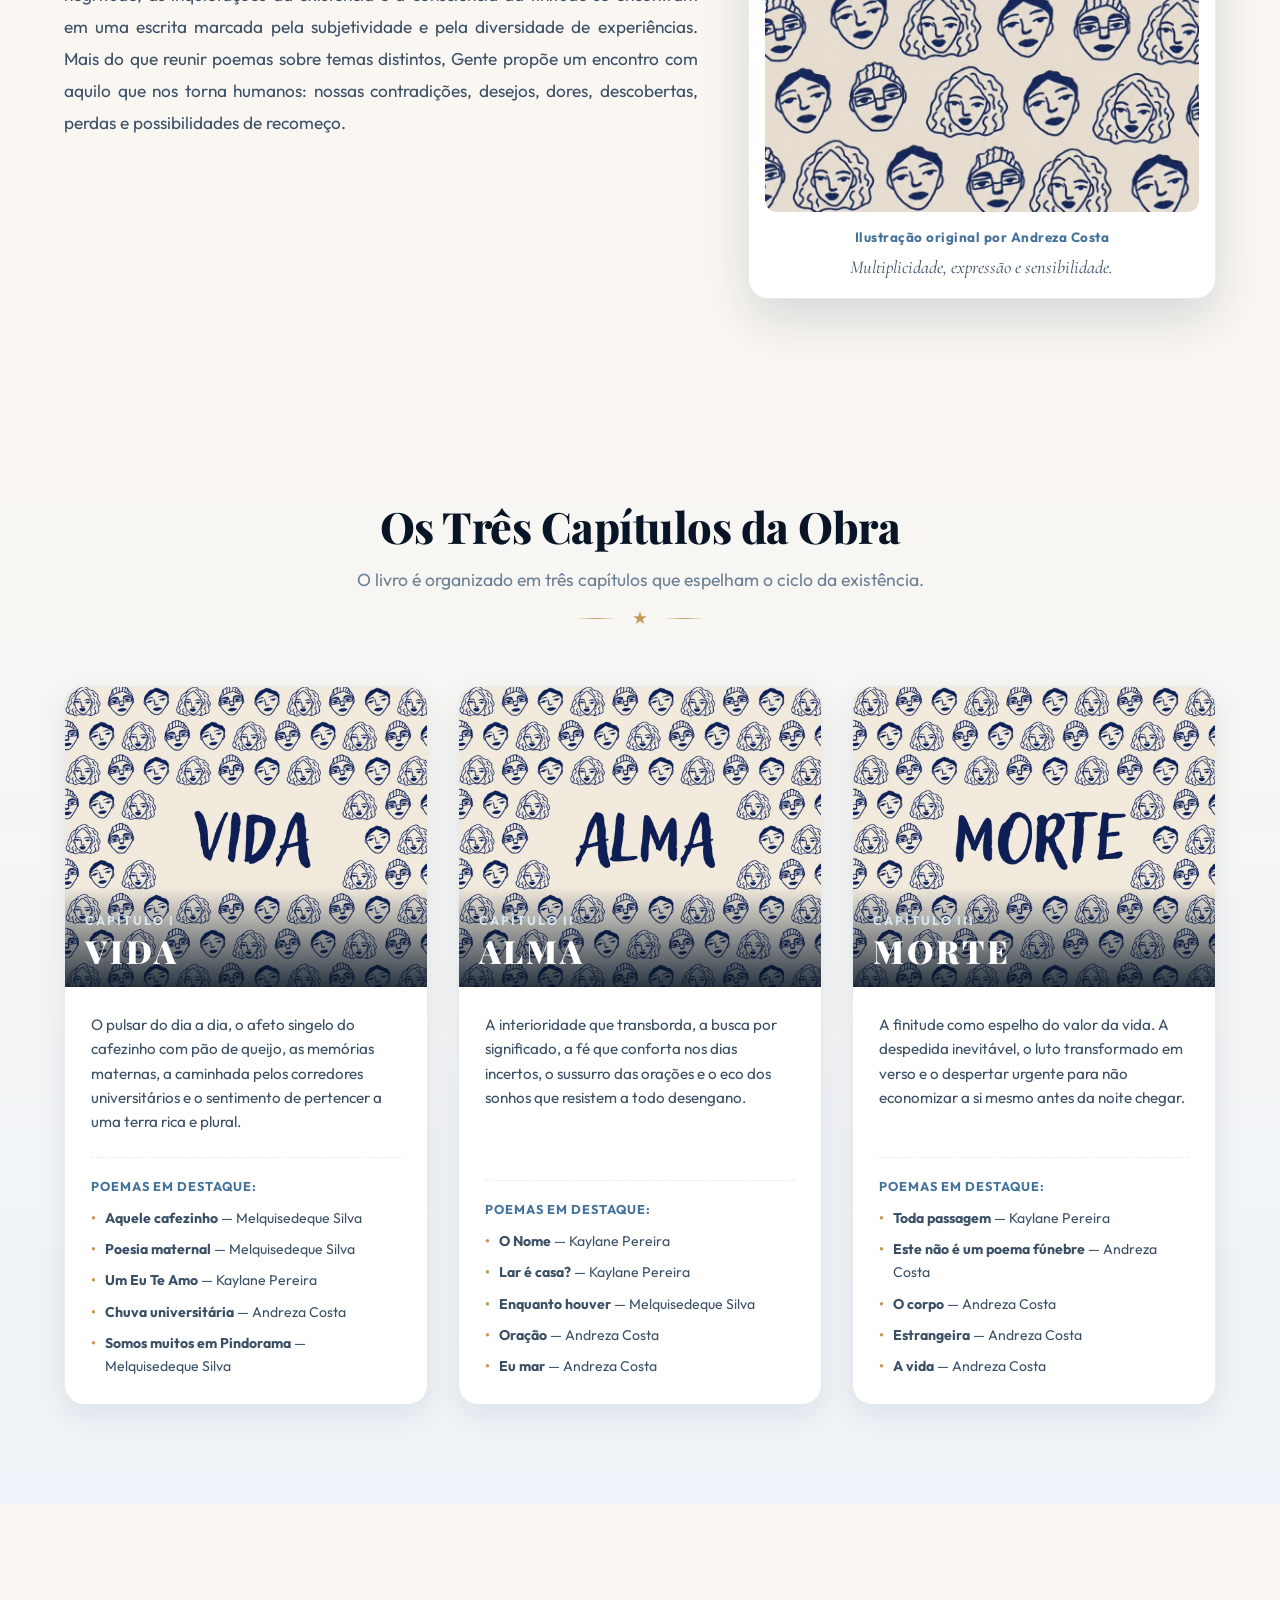
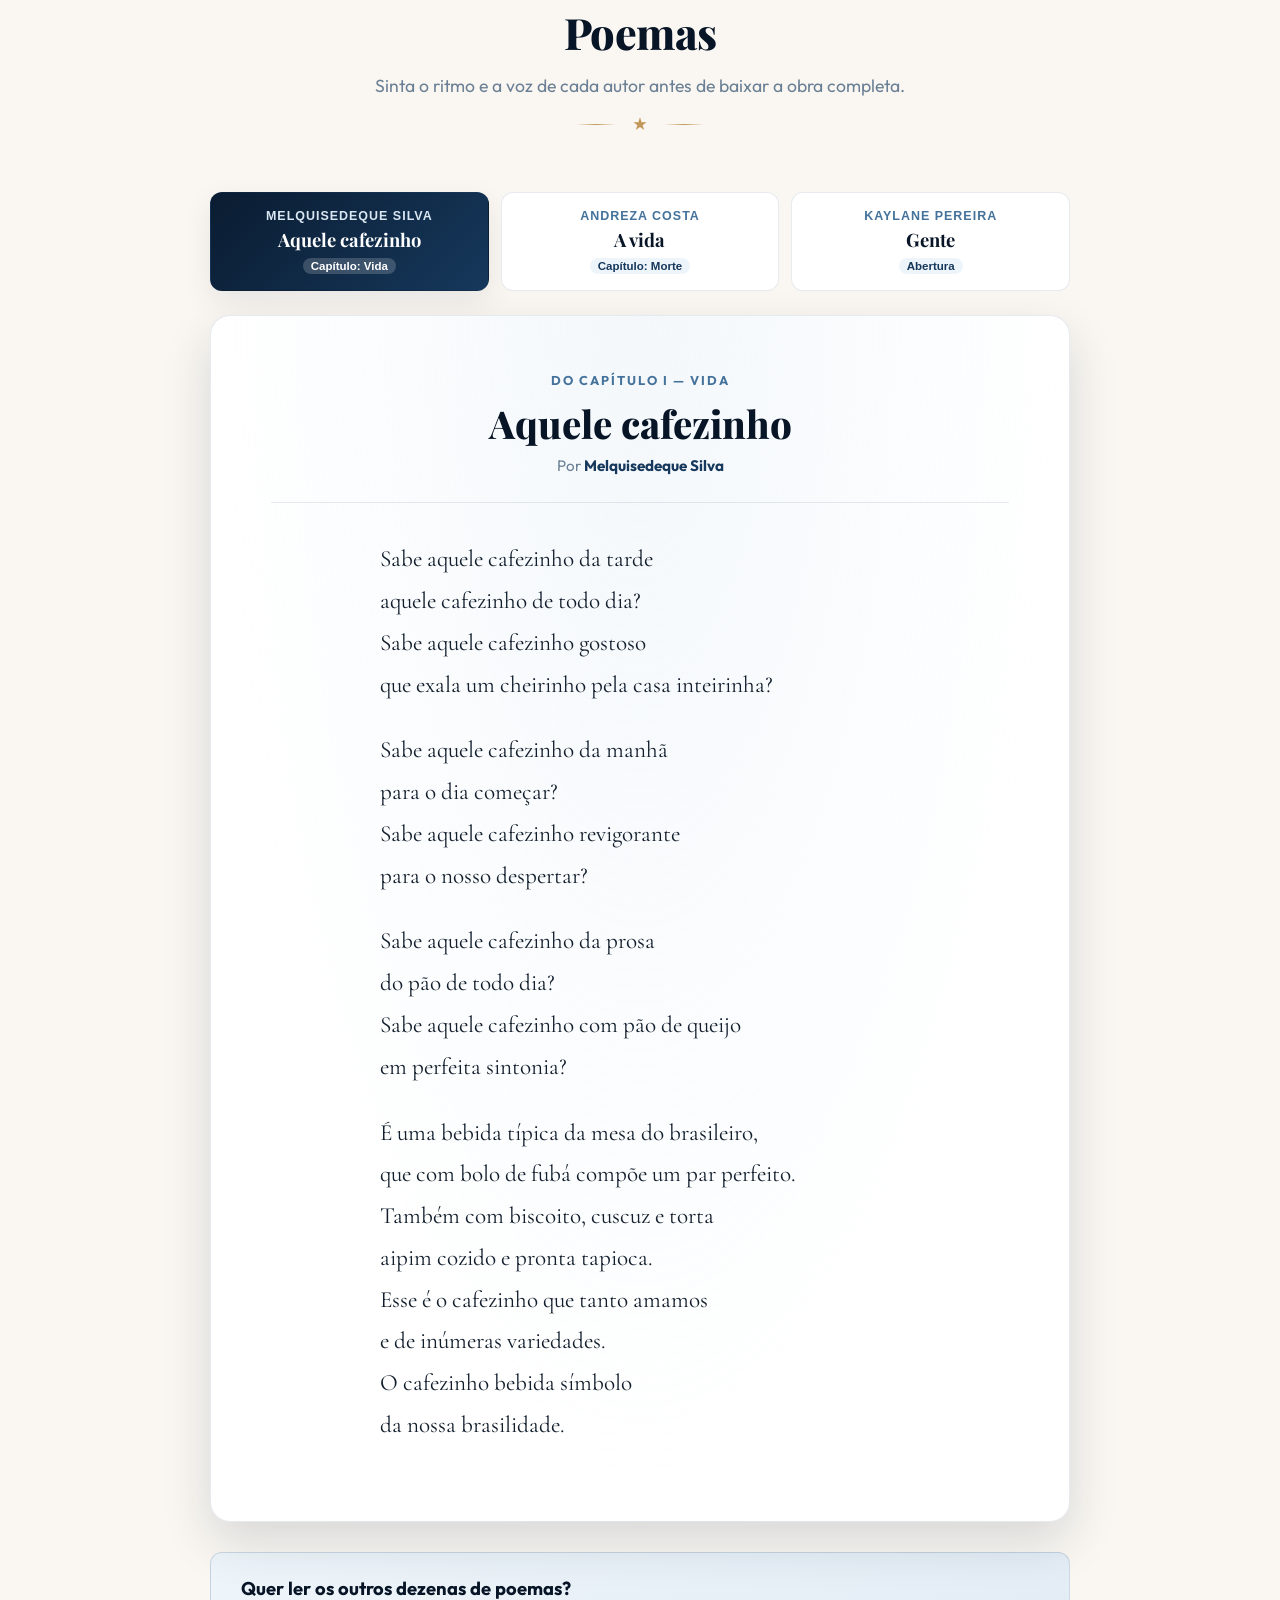
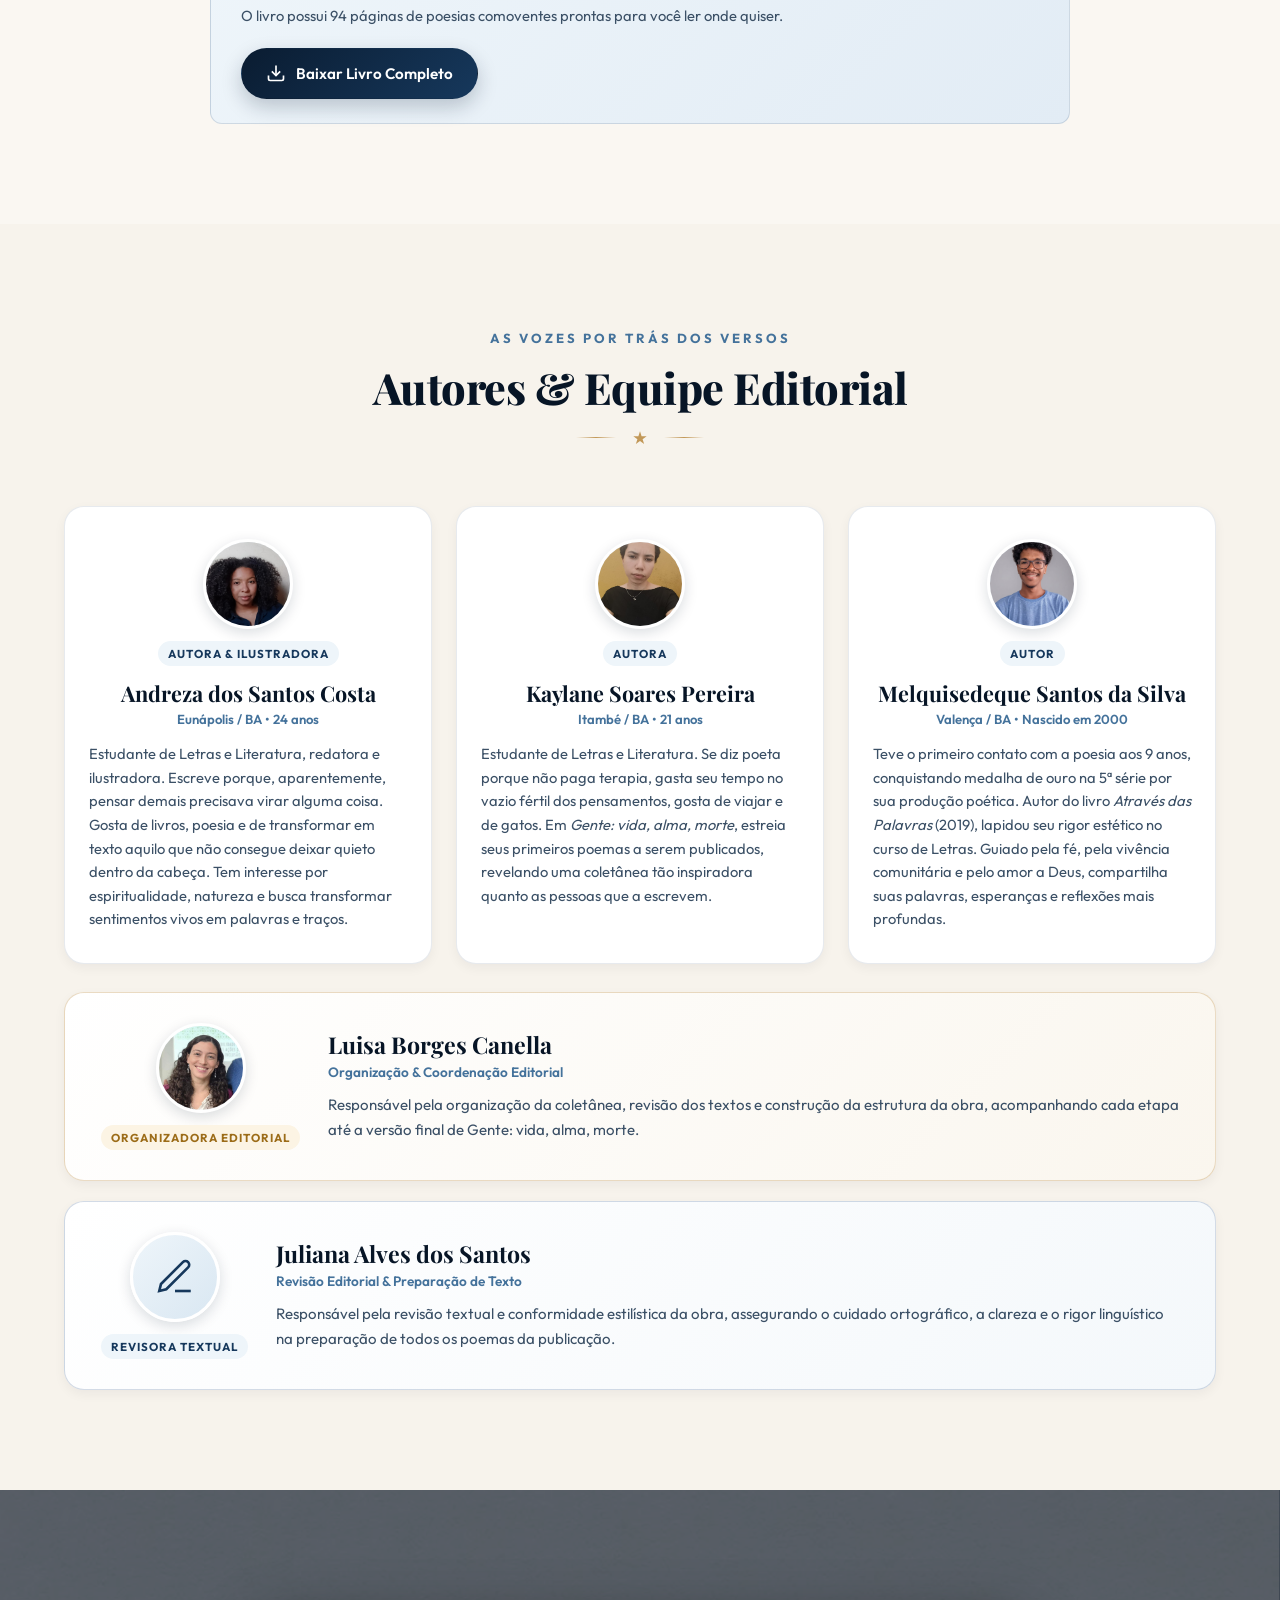
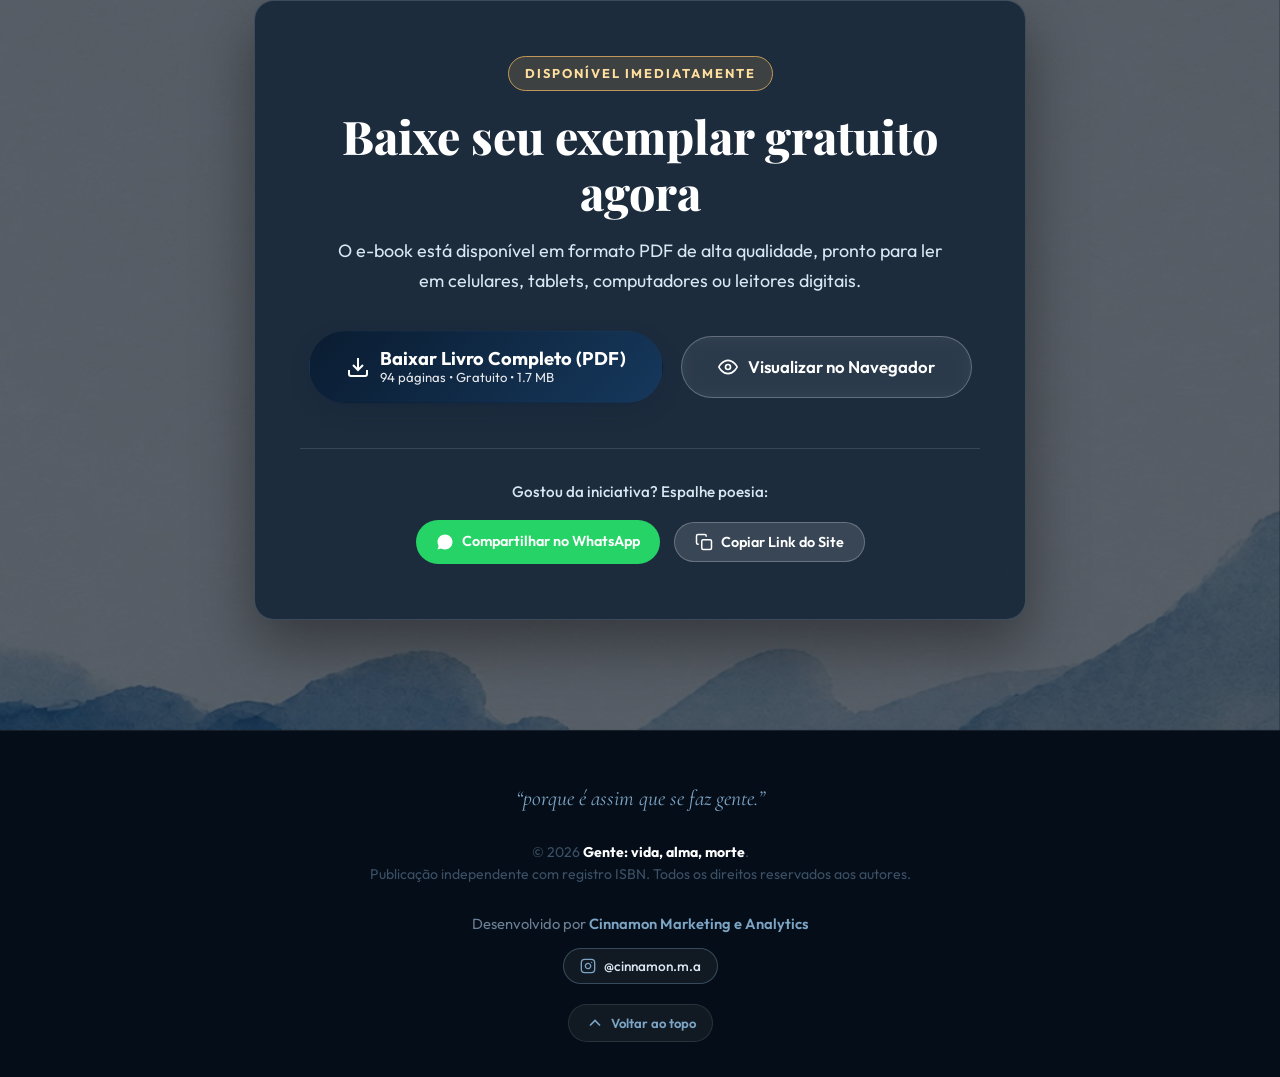
==== commit 7f7f0f46: "feat: layout dos autores lado a lado, foto da Luisa, inclusao da revisora Juliana, remocao da ficha " ====
--- a/index.html
+++ b/index.html
@@ -52,8 +52,7 @@
           <li><a href="#sobre">A Obra</a></li>
           <li><a href="#capitulos">Capítulos</a></li>
           <li><a href="#poemas">Poemas</a></li>
-          <li><a href="#autores">Autores</a></li>
-          <li><a href="#ficha">Ficha Técnica</a></li>
+          <li><a href="#autores">Autores & Equipe</a></li>
         </ul>
       </nav>
 
@@ -159,31 +158,6 @@
     </div>
   </section>
 
-  <!-- Quick Highlight Bar -->
-  <section class="highlights-bar">
-    <div class="container highlights-grid">
-      <div class="highlight-box">
-        <span class="highlight-number">94</span>
-        <span class="highlight-label">Páginas de Versos & Arte</span>
-      </div>
-      <div class="highlight-separator"></div>
-      <div class="highlight-box">
-        <span class="highlight-number">3</span>
-        <span class="highlight-label">Poetas Baianos</span>
-      </div>
-      <div class="highlight-separator"></div>
-      <div class="highlight-box">
-        <span class="highlight-number">3</span>
-        <span class="highlight-label">3 Capítulos: Vida, Alma e Morte</span>
-      </div>
-      <div class="highlight-separator"></div>
-      <div class="highlight-box">
-        <span class="highlight-number">0</span>
-        <span class="highlight-label">Custo • Acesso 100% Livre</span>
-      </div>
-    </div>
-  </section>
-
   <!-- Sobre a Obra Section -->
   <section class="section about-section" id="sobre">
     <div class="container">
@@ -216,7 +190,8 @@
           <div class="art-frame">
             <img src="arte.jpeg" alt="Ilustração da padronagem de rostos do livro" class="art-img" loading="lazy">
             <div class="art-caption">
-              <p class="art-caption-text">Ilustração original por Andreza Costa / Multiplicidade, expressão e sensibilidade.</p>
+              <span class="art-caption-title">Ilustração original por Andreza Costa</span>
+              <p class="art-caption-sub">Multiplicidade, expressão e sensibilidade.</p>
             </div>
           </div>
         </div>
@@ -488,13 +463,13 @@
     </div>
   </section>
 
-  <!-- Autores & Organizadora Section -->
+  <!-- Autores & Equipe Editorial Section -->
   <section class="section authors-section" id="autores">
     <div class="container">
       
       <div class="section-header text-center">
         <span class="section-tag">As Vozes por Trás dos Versos</span>
-        <h2 class="section-title">Autores & Organizadora</h2>
+        <h2 class="section-title">Autores & Equipe Editorial</h2>
         <div class="section-ornament">
           <span></span>
           <svg viewBox="0 0 24 24" width="16" height="16" fill="currentColor"><path d="M12 2l2.4 7.2h7.6l-6.1 4.5 2.3 7.3-6.2-4.6-6.2 4.6 2.3-7.3-6.1-4.5h7.6z"/></svg>
@@ -502,10 +477,11 @@
         </div>
       </div>
 
-      <div class="authors-grid">
+      <!-- Linha dos 3 Autores Lado a Lado -->
+      <div class="authors-row">
         
         <!-- Author 1: Andreza Costa -->
-        <article class="author-card">
+        <article class="author-card-vertical">
           <div class="author-avatar-wrapper">
             <div class="author-avatar-img-wrapper">
               <img src="Andreza_imagem.jpeg" alt="Foto de Andreza dos Santos Costa" class="author-avatar-img">
@@ -522,7 +498,7 @@
         </article>
 
         <!-- Author 2: Kaylane Pereira -->
-        <article class="author-card">
+        <article class="author-card-vertical">
           <div class="author-avatar-wrapper">
             <div class="author-avatar-img-wrapper">
               <img src="kaylane_imagem.jpeg" alt="Foto de Kaylane Soares Pereira" class="author-avatar-img">
@@ -539,7 +515,7 @@
         </article>
 
         <!-- Author 3: Melquisedeque Silva -->
-        <article class="author-card">
+        <article class="author-card-vertical">
           <div class="author-avatar-wrapper">
             <div class="author-avatar-img-wrapper">
               <img src="Melquisedeque_imagem.jpeg" alt="Foto de Melquisedeque Santos da Silva" class="author-avatar-img">
@@ -555,19 +531,41 @@
           </div>
         </article>
 
-        <!-- Organizer: Luisa Canella -->
-        <article class="author-card organizer-card">
+      </div>
+
+      <!-- Equipe Editorial Abaixo dos Autores -->
+      <div class="editorial-team-col">
+        
+        <!-- Organizadora: Luisa Canella -->
+        <article class="team-card organizer-card">
           <div class="author-avatar-wrapper">
-            <div class="author-avatar-icon special">
-              <svg viewBox="0 0 24 24" fill="none" stroke="currentColor" stroke-width="1.5"><polygon points="12 2 15.09 8.26 22 9.27 17 14.14 18.18 21.02 12 17.77 5.82 21.02 7 14.14 2 9.27 8.91 8.26 12 2"/></svg>
+            <div class="author-avatar-img-wrapper">
+              <img src="Luisa_imagem.jpeg" alt="Foto de Luisa Borges Canella" class="author-avatar-img">
             </div>
             <span class="author-role-badge badge-gold">Organizadora Editorial</span>
           </div>
           <div class="author-body">
             <h3 class="author-name">Luisa Borges Canella</h3>
-            <p class="author-origin">Curadoria & Revisão Editorial</p>
+            <p class="author-origin">Organização & Coordenação Editorial</p>
             <p class="author-bio">
               Responsável pela organização da coletânea, revisão dos textos e construção da estrutura da obra, acompanhando cada etapa até a versão final de Gente: vida, alma, morte.
+            </p>
+          </div>
+        </article>
+
+        <!-- Revisora: Juliana Alves dos Santos -->
+        <article class="team-card reviewer-card">
+          <div class="author-avatar-wrapper">
+            <div class="author-avatar-icon">
+              <svg viewBox="0 0 24 24" fill="none" stroke="currentColor" stroke-width="1.5"><path d="M12 20h9"/><path d="M16.5 3.5a2.121 2.121 0 0 1 3 3L7 19l-4 1 1-4L16.5 3.5z"/></svg>
+            </div>
+            <span class="author-role-badge">Revisora Textual</span>
+          </div>
+          <div class="author-body">
+            <h3 class="author-name">Juliana Alves dos Santos</h3>
+            <p class="author-origin">Revisão Editorial & Preparação de Texto</p>
+            <p class="author-bio">
+              Responsável pela revisão textual e conformidade estilística da obra, assegurando o cuidado ortográfico, a clareza e o rigor linguístico na preparação de todos os poemas da publicação.
             </p>
           </div>
         </article>
@@ -626,48 +624,6 @@
     </div>
   </section>
 
-  <!-- Ficha Técnica Section -->
-  <section class="section technical-section" id="ficha">
-    <div class="container">
-      
-      <div class="section-header text-center">
-        <span class="section-tag">Créditos Editoriais</span>
-        <h2 class="section-title">Ficha Catalográfica</h2>
-        <div class="section-ornament">
-          <span></span>
-          <svg viewBox="0 0 24 24" width="16" height="16" fill="currentColor"><path d="M12 2l2.4 7.2h7.6l-6.1 4.5 2.3 7.3-6.2-4.6-6.2 4.6 2.3-7.3-6.1-4.5h7.6z"/></svg>
-          <span></span>
-        </div>
-      </div>
-
-      <div class="technical-card">
-        <div class="catalog-card-header">
-          <span class="catalog-code">Dados Internacionais de Catalogação na Publicação (CIP)</span>
-          <span class="catalog-librarian">Zeneida Mello Britto — CRB1/1923</span>
-        </div>
-
-        <div class="catalog-card-body">
-          <p class="catalog-indent">
-            <strong>Canella, Luisa Borges (Org.)</strong>
-          </p>
-          <p class="catalog-text">
-            <strong>Gente: vida, alma, morte — poemas</strong> / organização de Luisa Borges Canella; poemas de Andreza dos Santos Costa, Kaylane Soares Pereira, Melquisedeque Santos da Silva; revisão de Luisa Borges Canella e Juliana Alves dos Santos; ilustrações de Andreza dos Santos Costa. — Eunápolis, BA: 2026.
-          </p>
-          <p class="catalog-meta">
-            94 p. ; il.<br>
-            <strong>ISBN:</strong> 978-65-02-36308-9 (e-book)<br>
-            1. Poesia brasileira. 2. Identidade. 3. Existência. I. Costa, Andreza dos Santos. II. Pereira, Kaylane Soares. III. Silva, Melquisedeque Santos da. IV. Título.
-          </p>
-          <div class="catalog-classification">
-            <span><strong>CDD:</strong> 869.91</span>
-            <span><strong>CDU:</strong> 82-(81)</span>
-          </div>
-        </div>
-      </div>
-
-    </div>
-  </section>
-
   <!-- Footer -->
   <footer class="site-footer">
     <div class="container footer-content">
--- a/style.css
+++ b/style.css
@@ -670,54 +670,6 @@
 }
 
 /* ==========================================================================
-   Barra de Destaques Rápidos
-   ========================================================================== */
-.highlights-bar {
-  background-color: var(--bg-surface);
-  border-top: 1px solid var(--border-subtle);
-  border-bottom: 1px solid var(--border-subtle);
-  padding: 30px 0;
-}
-
-.highlights-grid {
-  display: flex;
-  align-items: center;
-  justify-content: space-around;
-  flex-wrap: wrap;
-  gap: 20px;
-}
-
-.highlight-box {
-  display: flex;
-  flex-direction: column;
-  align-items: center;
-  text-align: center;
-}
-
-.highlight-number {
-  font-family: var(--font-serif-display);
-  font-size: 2.5rem;
-  font-weight: 800;
-  color: var(--color-indigo);
-  line-height: 1;
-}
-
-.highlight-label {
-  font-size: 0.85rem;
-  font-weight: 600;
-  color: var(--text-muted);
-  text-transform: uppercase;
-  letter-spacing: 1px;
-  margin-top: 6px;
-}
-
-.highlight-separator {
-  width: 1px;
-  height: 44px;
-  background-color: var(--border-subtle);
-}
-
-/* ==========================================================================
    Seções Gerais
    ========================================================================== */
 .section {
@@ -846,11 +798,20 @@
   text-align: center;
 }
 
-.art-caption-text {
-  font-size: 0.88rem;
-  color: var(--text-muted);
+.art-caption-title {
+  display: block;
+  font-size: 0.84rem;
+  font-weight: 700;
+  letter-spacing: 0.5px;
+  color: var(--color-slate-blue);
+}
+
+.art-caption-sub {
+  font-family: var(--font-serif-body);
+  font-size: 1.15rem;
   font-style: italic;
-  line-height: 1.4;
+  color: var(--text-secondary);
+  margin-top: 4px;
 }
 
 /* ==========================================================================
@@ -1167,30 +1128,34 @@
 }
 
 /* ==========================================================================
-   Autores & Organizadora Section
+   Autores & Equipe Editorial Section
    ========================================================================== */
 .authors-section {
   background-color: #f7f3ec;
 }
 
-.authors-grid {
+/* 3 Autores Lado a Lado */
+.authors-row {
   display: grid;
-  grid-template-columns: repeat(2, 1fr);
-  gap: 30px;
-}
-
-.author-card {
+  grid-template-columns: repeat(3, 1fr);
+  gap: 24px;
+  margin-bottom: 28px;
+}
+
+.author-card-vertical {
   background-color: var(--bg-surface);
   border-radius: var(--radius-lg);
-  padding: 36px;
+  padding: 32px 24px;
   box-shadow: var(--shadow-sm);
   border: 1px solid var(--border-subtle);
   display: flex;
-  gap: 24px;
+  flex-direction: column;
+  align-items: center;
+  text-align: center;
   transition: var(--transition-smooth);
 }
 
-.author-card:hover {
+.author-card-vertical:hover {
   transform: translateY(-4px);
   box-shadow: var(--shadow-md);
   border-color: rgba(22, 56, 92, 0.2);
@@ -1204,10 +1169,10 @@
   flex-shrink: 0;
 }
 
-/* Foto dos Autores em Formato Redondo */
+/* Foto Redonda */
 .author-avatar-img-wrapper {
-  width: 84px;
-  height: 84px;
+  width: 90px;
+  height: 90px;
   border-radius: 50%;
   overflow: hidden;
   border: 3px solid #ffffff;
@@ -1217,7 +1182,8 @@
   transition: transform 0.3s ease;
 }
 
-.author-card:hover .author-avatar-img-wrapper {
+.author-card-vertical:hover .author-avatar-img-wrapper,
+.team-card:hover .author-avatar-img-wrapper {
   transform: scale(1.05);
 }
 
@@ -1230,8 +1196,8 @@
 }
 
 .author-avatar-icon {
-  width: 84px;
-  height: 84px;
+  width: 90px;
+  height: 90px;
   border-radius: 50%;
   background: linear-gradient(135deg, var(--color-wash-blue) 0%, var(--color-ice-blue) 100%);
   color: var(--color-indigo);
@@ -1240,11 +1206,12 @@
   justify-content: center;
   border: 3px solid #ffffff;
   box-shadow: 0 4px 14px rgba(10, 28, 49, 0.15);
+  flex-shrink: 0;
 }
 
 .author-avatar-icon svg {
-  width: 40px;
-  height: 40px;
+  width: 42px;
+  height: 42px;
 }
 
 .author-avatar-icon.special {
@@ -1257,7 +1224,7 @@
   font-weight: 700;
   text-transform: uppercase;
   letter-spacing: 1px;
-  padding: 3px 8px;
+  padding: 3px 10px;
   border-radius: 9999px;
   background-color: var(--color-wash-blue);
   color: var(--color-indigo);
@@ -1269,11 +1236,75 @@
   color: #9c6c18;
 }
 
-.author-body {
+.author-card-vertical .author-body {
+  margin-top: 14px;
+  display: flex;
+  flex-direction: column;
+  align-items: center;
+}
+
+.author-card-vertical .author-name {
+  font-family: var(--font-serif-display);
+  font-size: 1.35rem;
+  font-weight: 700;
+  color: var(--color-navy-dark);
+  margin-bottom: 2px;
+}
+
+.author-card-vertical .author-origin {
+  font-size: 0.82rem;
+  font-weight: 600;
+  color: var(--color-slate-blue);
+  margin-bottom: 12px;
+}
+
+.author-card-vertical .author-bio {
+  font-size: 0.92rem;
+  line-height: 1.6;
+  color: var(--text-secondary);
+  text-align: left;
+}
+
+/* Equipe Editorial (Organizadora e Revisora) */
+.editorial-team-col {
+  display: flex;
+  flex-direction: column;
+  gap: 20px;
+}
+
+.team-card {
+  background-color: var(--bg-surface);
+  border-radius: var(--radius-lg);
+  padding: 30px 36px;
+  box-shadow: var(--shadow-sm);
+  border: 1px solid var(--border-subtle);
+  display: flex;
+  gap: 28px;
+  align-items: center;
+  transition: var(--transition-smooth);
+}
+
+.team-card:hover {
+  transform: translateY(-3px);
+  box-shadow: var(--shadow-md);
+  border-color: rgba(22, 56, 92, 0.2);
+}
+
+.team-card.organizer-card {
+  background: linear-gradient(135deg, #ffffff 0%, #faf6ee 100%);
+  border-color: rgba(194, 152, 88, 0.35);
+}
+
+.team-card.reviewer-card {
+  background: linear-gradient(135deg, #ffffff 0%, #f4f8fb 100%);
+  border-color: rgba(79, 114, 155, 0.25);
+}
+
+.team-card .author-body {
   flex-grow: 1;
 }
 
-.author-name {
+.team-card .author-name {
   font-family: var(--font-serif-display);
   font-size: 1.45rem;
   font-weight: 700;
@@ -1281,28 +1312,17 @@
   margin-bottom: 2px;
 }
 
-.author-origin {
+.team-card .author-origin {
   font-size: 0.85rem;
   font-weight: 600;
   color: var(--color-slate-blue);
-  margin-bottom: 12px;
-}
-
-.author-bio {
+  margin-bottom: 10px;
+}
+
+.team-card .author-bio {
   font-size: 0.94rem;
   line-height: 1.65;
   color: var(--text-secondary);
-}
-
-.author-bio em {
-  font-style: italic;
-  color: var(--color-indigo);
-}
-
-.organizer-card {
-  grid-column: span 2;
-  background: linear-gradient(135deg, #ffffff 0%, #faf6ee 100%);
-  border-color: rgba(194, 152, 88, 0.3);
 }
 
 /* ==========================================================================
@@ -1457,70 +1477,6 @@
 }
 
 /* ==========================================================================
-   Ficha Catalográfica Section
-   ========================================================================== */
-.technical-section {
-  background-color: var(--bg-body);
-}
-
-.technical-card {
-  max-width: 720px;
-  margin: 0 auto;
-  background-color: var(--bg-surface);
-  border: 2px solid var(--color-navy-dark);
-  border-radius: var(--radius-sm);
-  box-shadow: var(--shadow-md);
-  padding: 32px 40px;
-  position: relative;
-}
-
-.catalog-card-header {
-  display: flex;
-  justify-content: space-between;
-  align-items: center;
-  border-bottom: 1px solid var(--border-subtle);
-  padding-bottom: 12px;
-  margin-bottom: 24px;
-  font-size: 0.78rem;
-  font-weight: 600;
-  text-transform: uppercase;
-  letter-spacing: 1px;
-  color: var(--text-muted);
-}
-
-.catalog-indent {
-  text-indent: 35px;
-  font-size: 0.95rem;
-  color: var(--text-primary);
-  margin-bottom: 8px;
-}
-
-.catalog-text {
-  text-indent: 35px;
-  font-size: 0.95rem;
-  line-height: 1.65;
-  color: var(--text-primary);
-  margin-bottom: 16px;
-}
-
-.catalog-meta {
-  font-size: 0.9rem;
-  line-height: 1.6;
-  color: var(--text-secondary);
-  margin-bottom: 20px;
-  padding-left: 35px;
-}
-
-.catalog-classification {
-  display: flex;
-  gap: 30px;
-  padding-top: 14px;
-  border-top: 1px dashed var(--border-subtle);
-  font-size: 0.88rem;
-  color: var(--text-muted);
-}
-
-/* ==========================================================================
    Footer
    ========================================================================== */
 .site-footer {
@@ -1670,12 +1626,16 @@
     margin: 0 auto;
   }
 
-  .authors-grid {
+  .authors-row {
     grid-template-columns: 1fr;
-  }
-
-  .organizer-card {
-    grid-column: span 1;
+    max-width: 480px;
+    margin: 0 auto 28px;
+  }
+
+  .team-card {
+    flex-direction: column;
+    text-align: center;
+    padding: 28px 24px;
   }
 
   .title-main {
@@ -1733,15 +1693,4 @@
   .download-title {
     font-size: 2.2rem;
   }
-
-  .author-card {
-    flex-direction: column;
-    align-items: center;
-    text-align: center;
-    padding: 26px 20px;
-  }
-
-  .technical-card {
-    padding: 24px 18px;
-  }
-}
+}
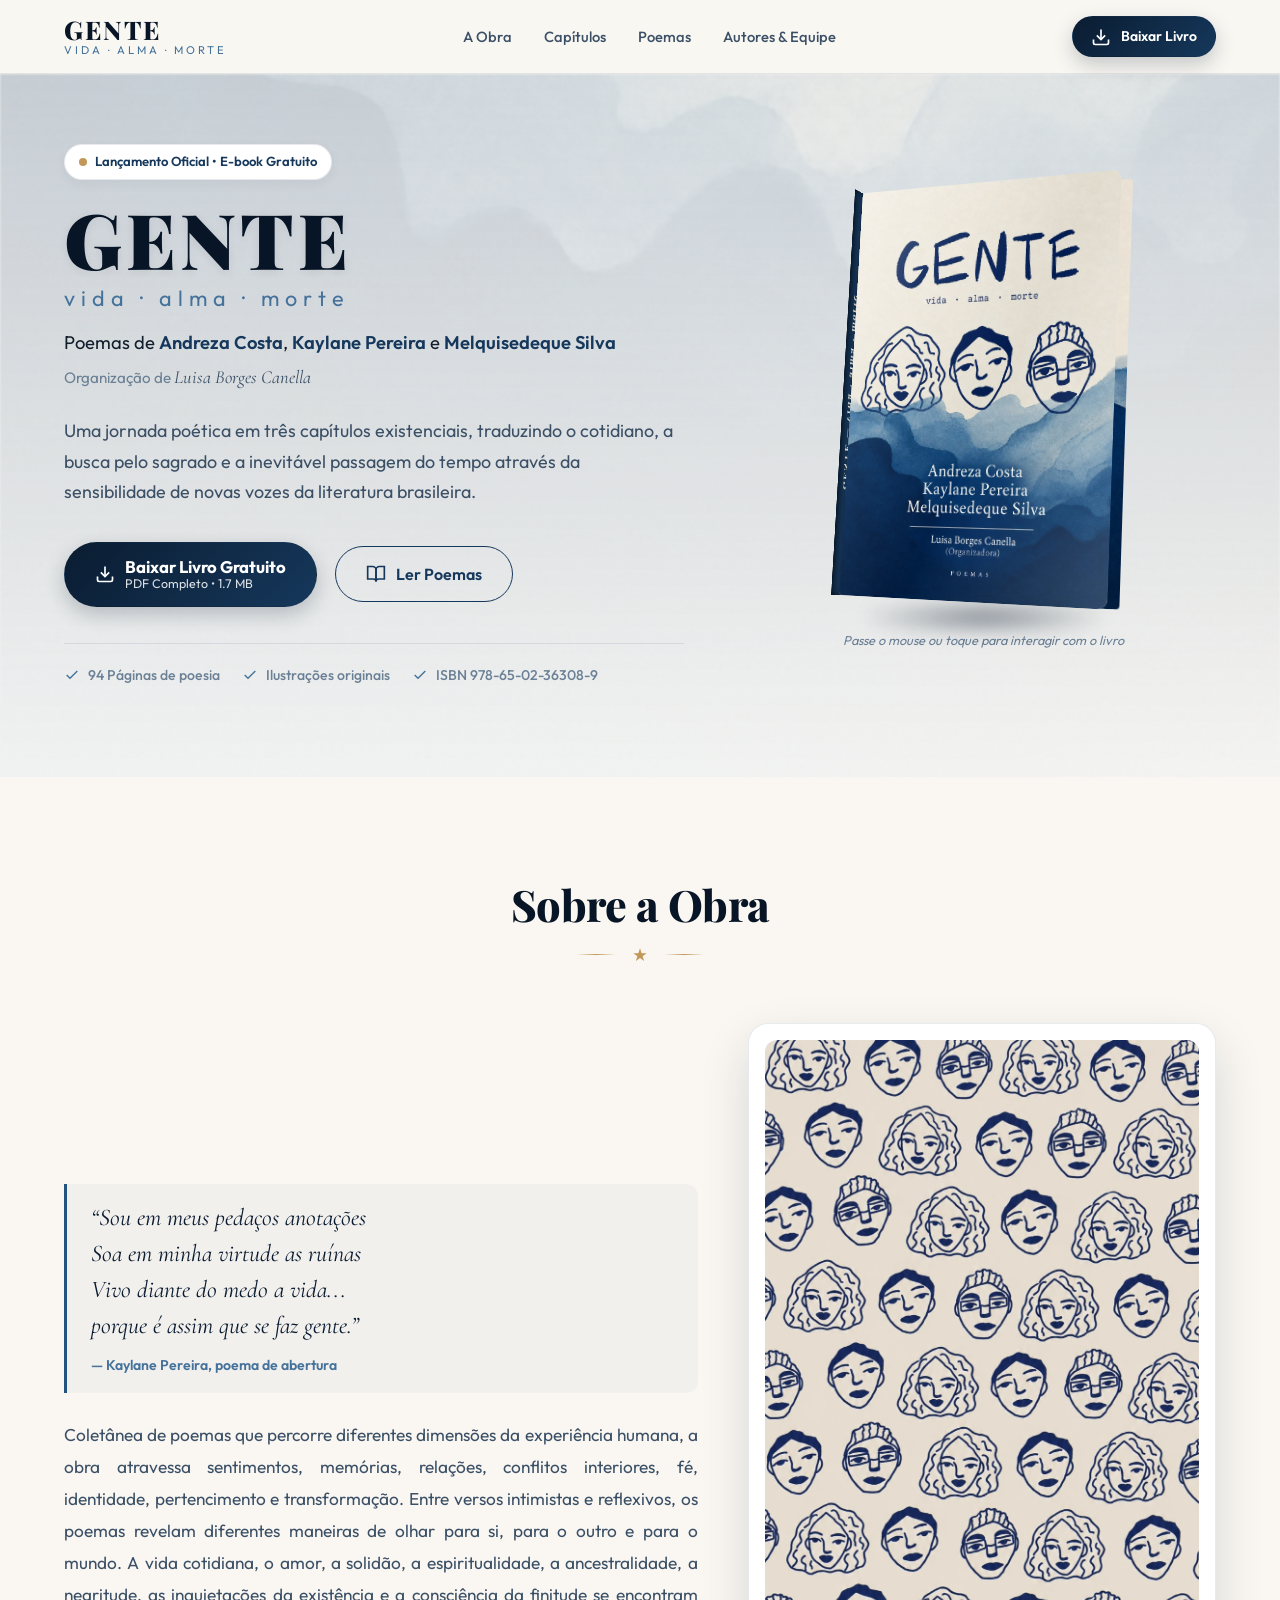
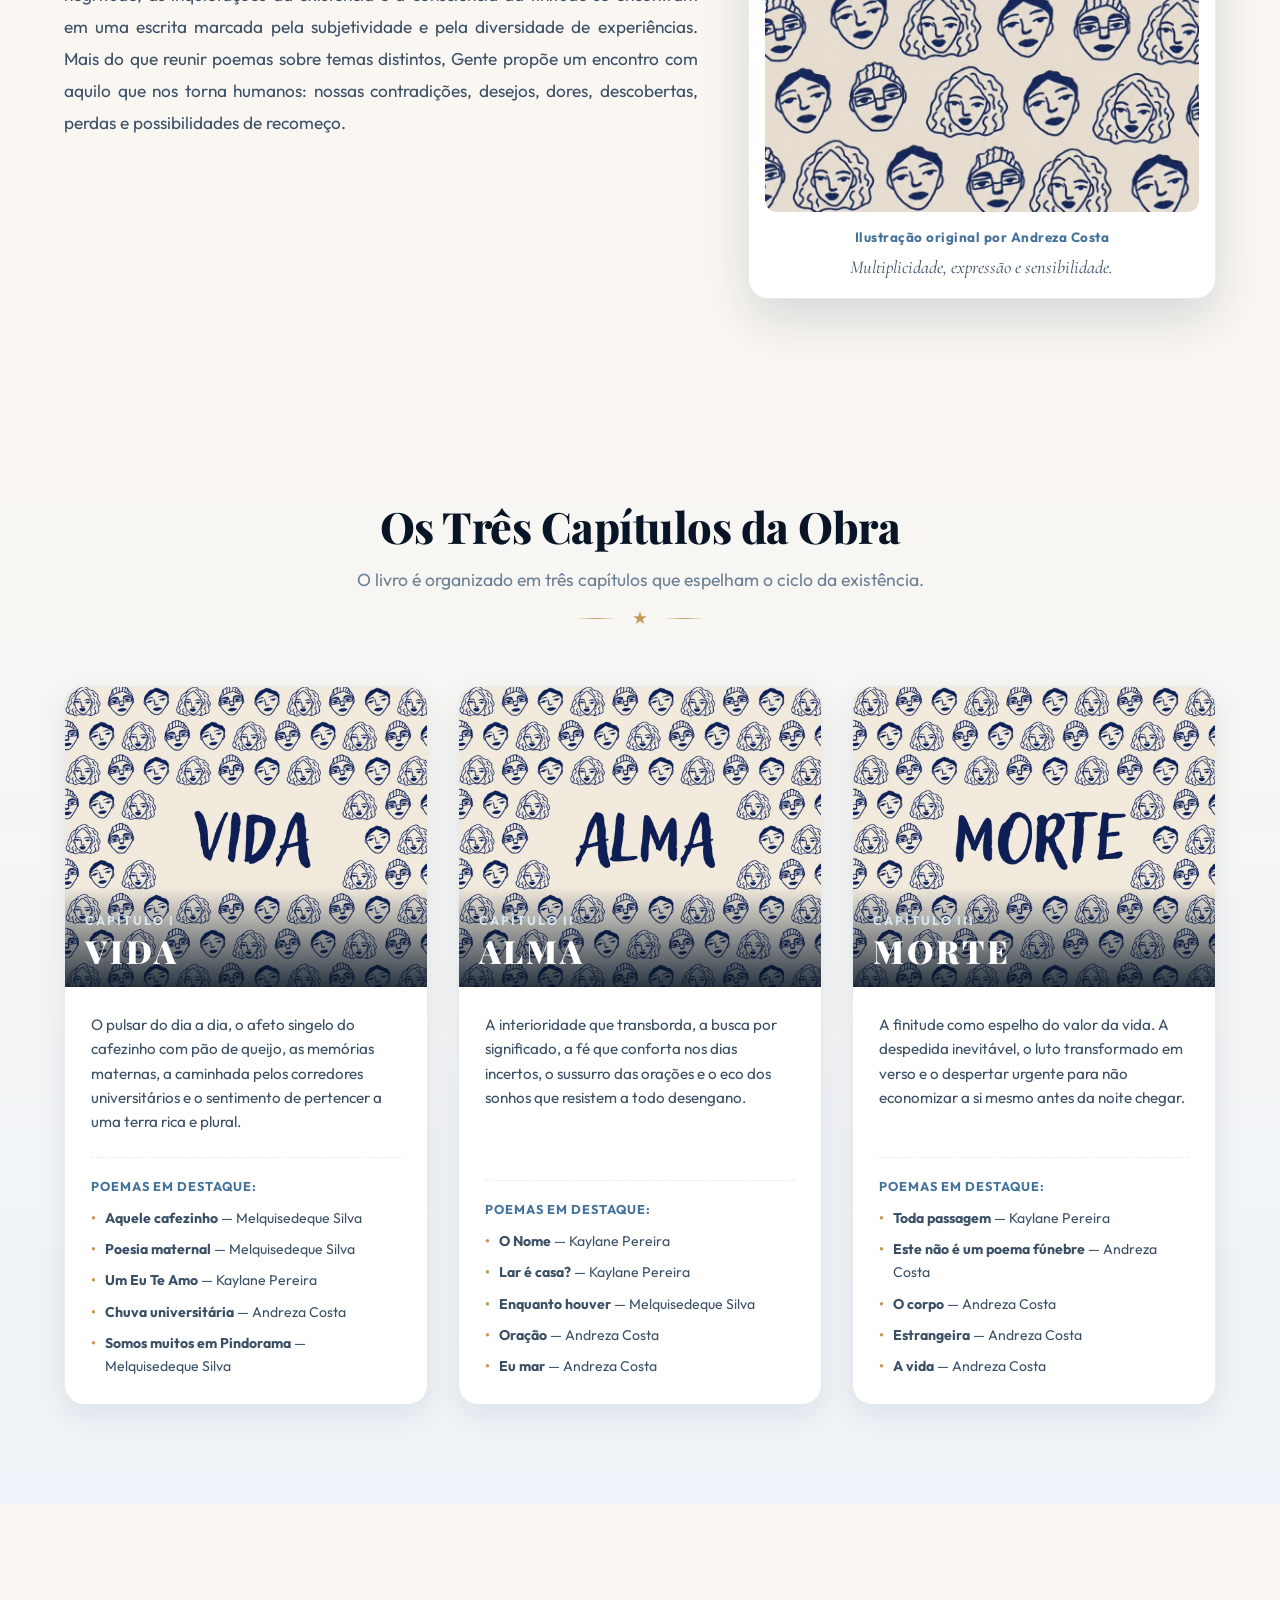
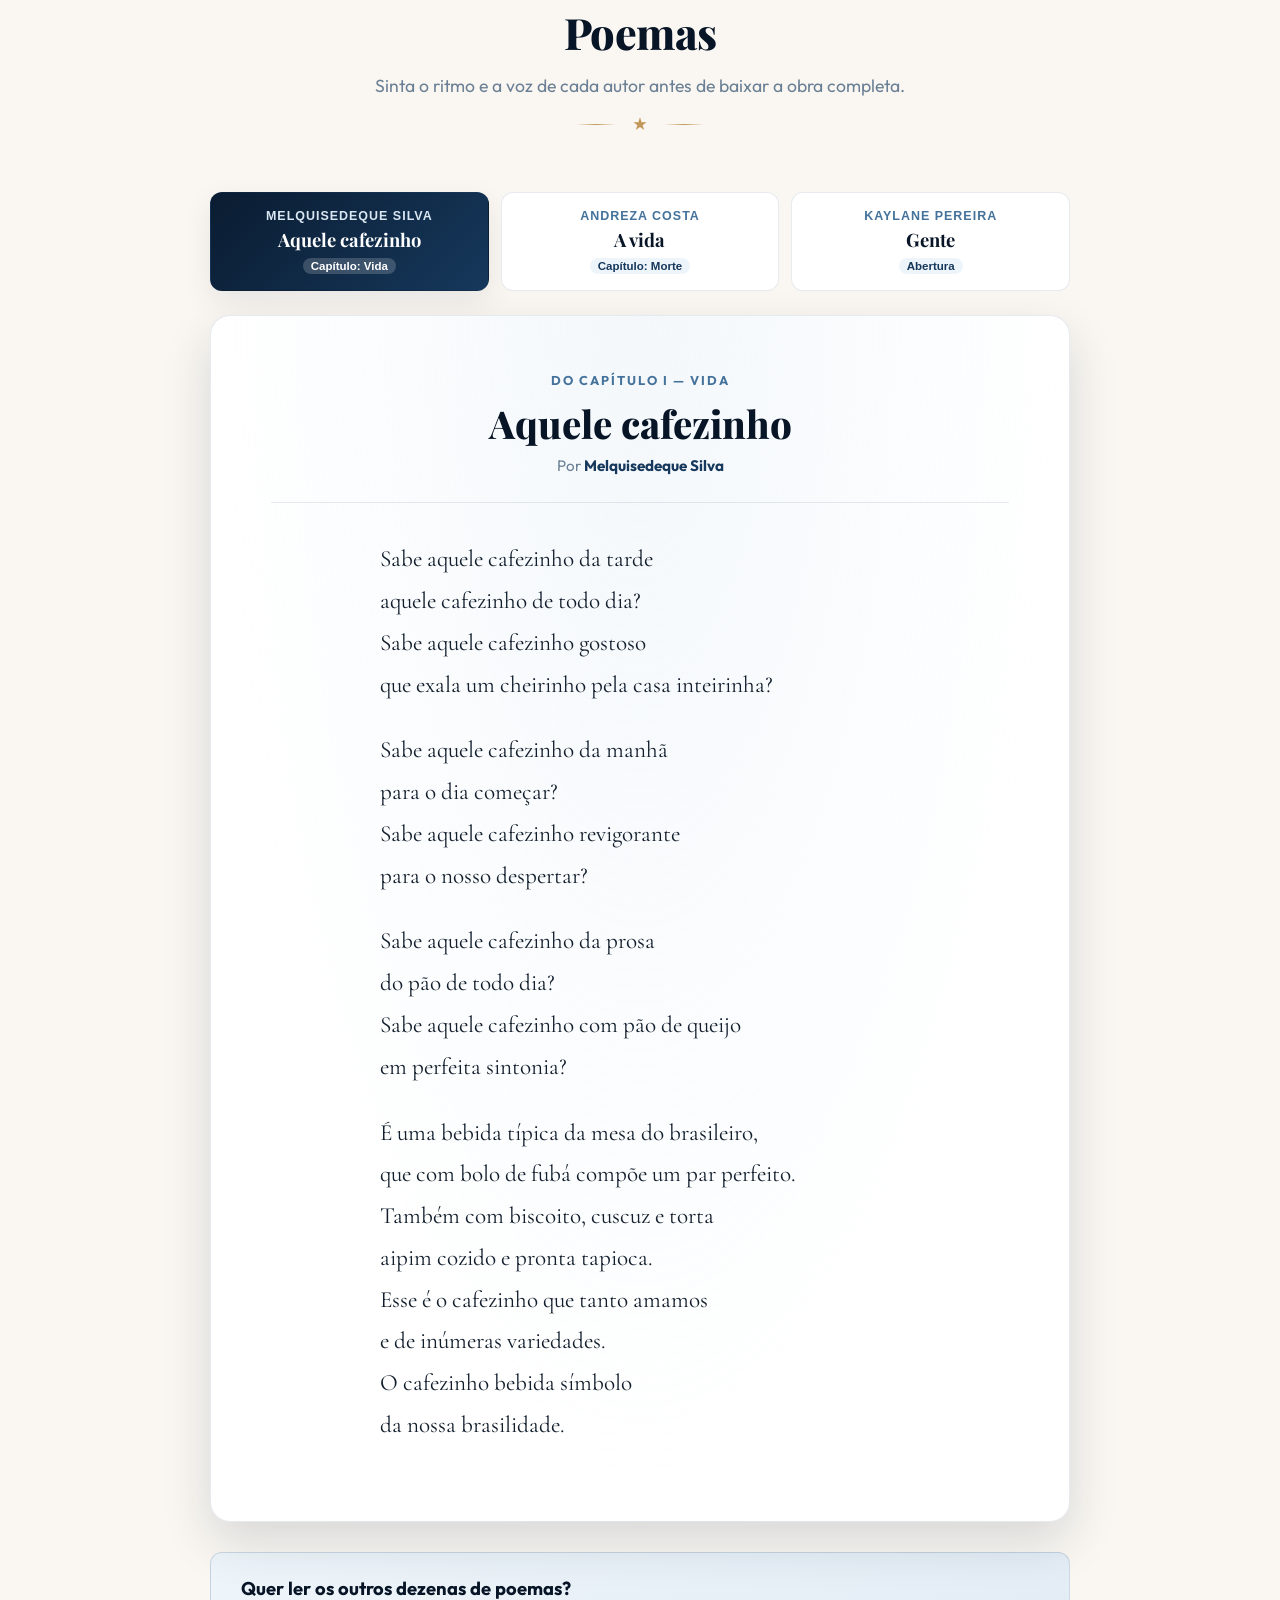
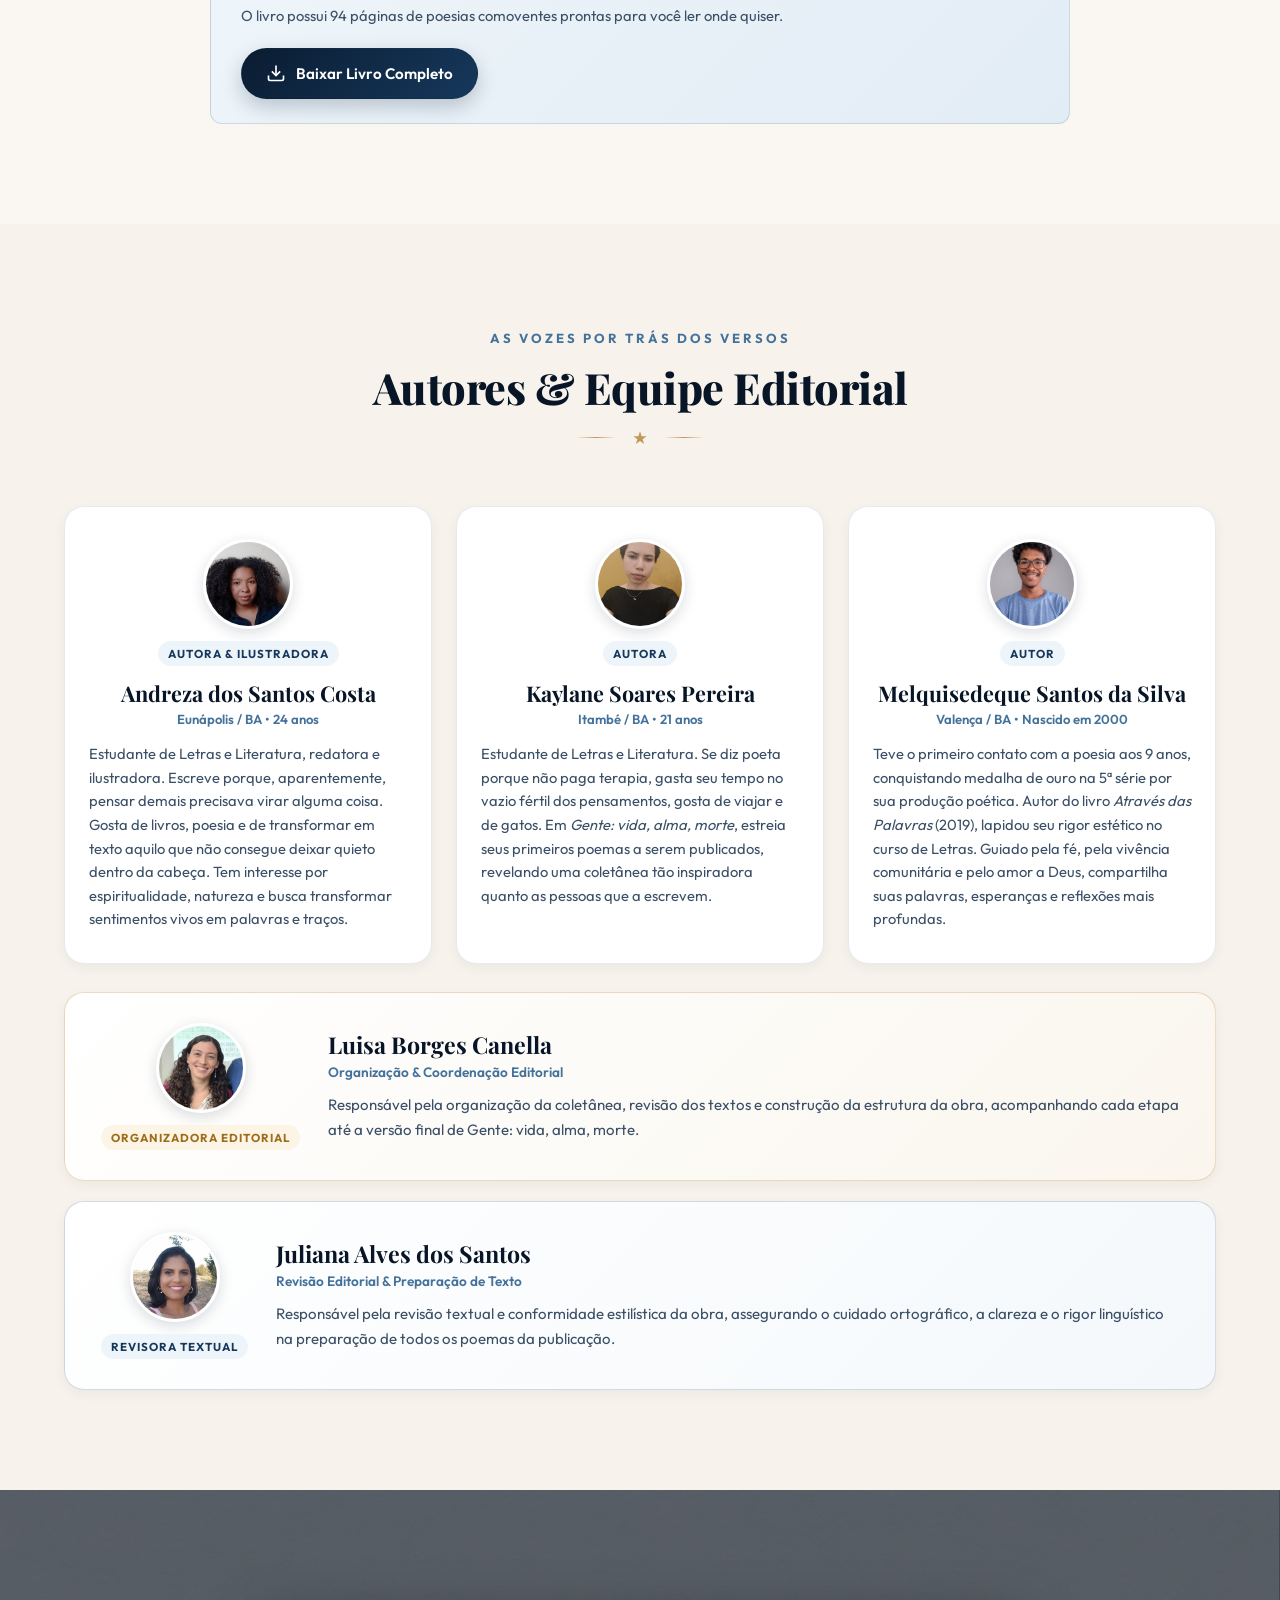
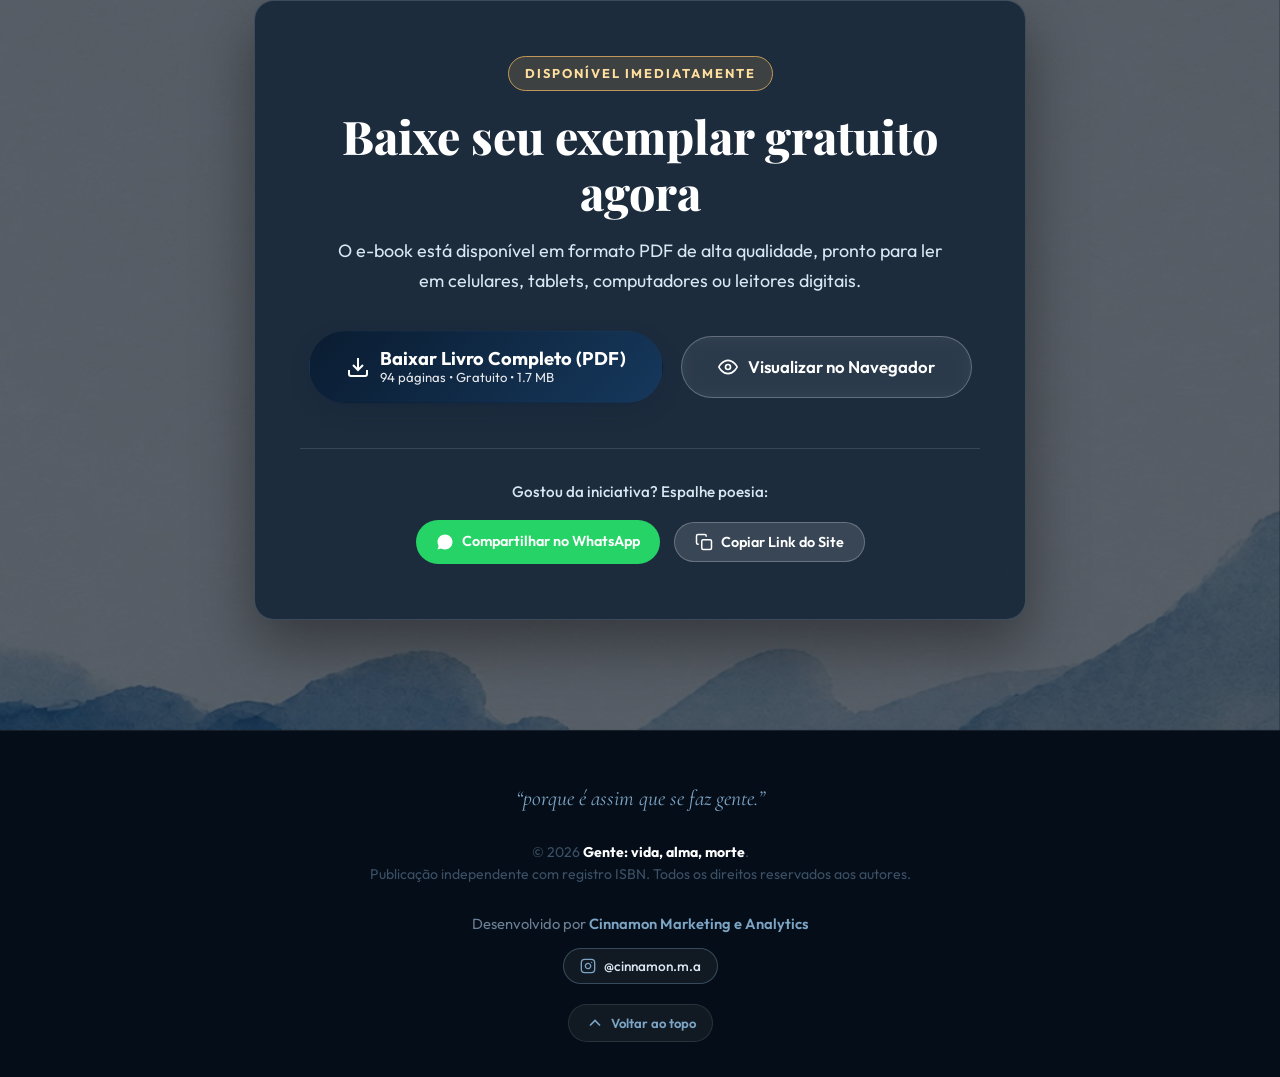
==== commit 187f5b9e: "feat: insere foto da revisora Juliana Alves dos Santos" ====
--- a/index.html
+++ b/index.html
@@ -556,8 +556,8 @@
         <!-- Revisora: Juliana Alves dos Santos -->
         <article class="team-card reviewer-card">
           <div class="author-avatar-wrapper">
-            <div class="author-avatar-icon">
-              <svg viewBox="0 0 24 24" fill="none" stroke="currentColor" stroke-width="1.5"><path d="M12 20h9"/><path d="M16.5 3.5a2.121 2.121 0 0 1 3 3L7 19l-4 1 1-4L16.5 3.5z"/></svg>
+            <div class="author-avatar-img-wrapper">
+              <img src="Juliana_foto.jpeg" alt="Foto de Juliana Alves dos Santos" class="author-avatar-img">
             </div>
             <span class="author-role-badge">Revisora Textual</span>
           </div>
